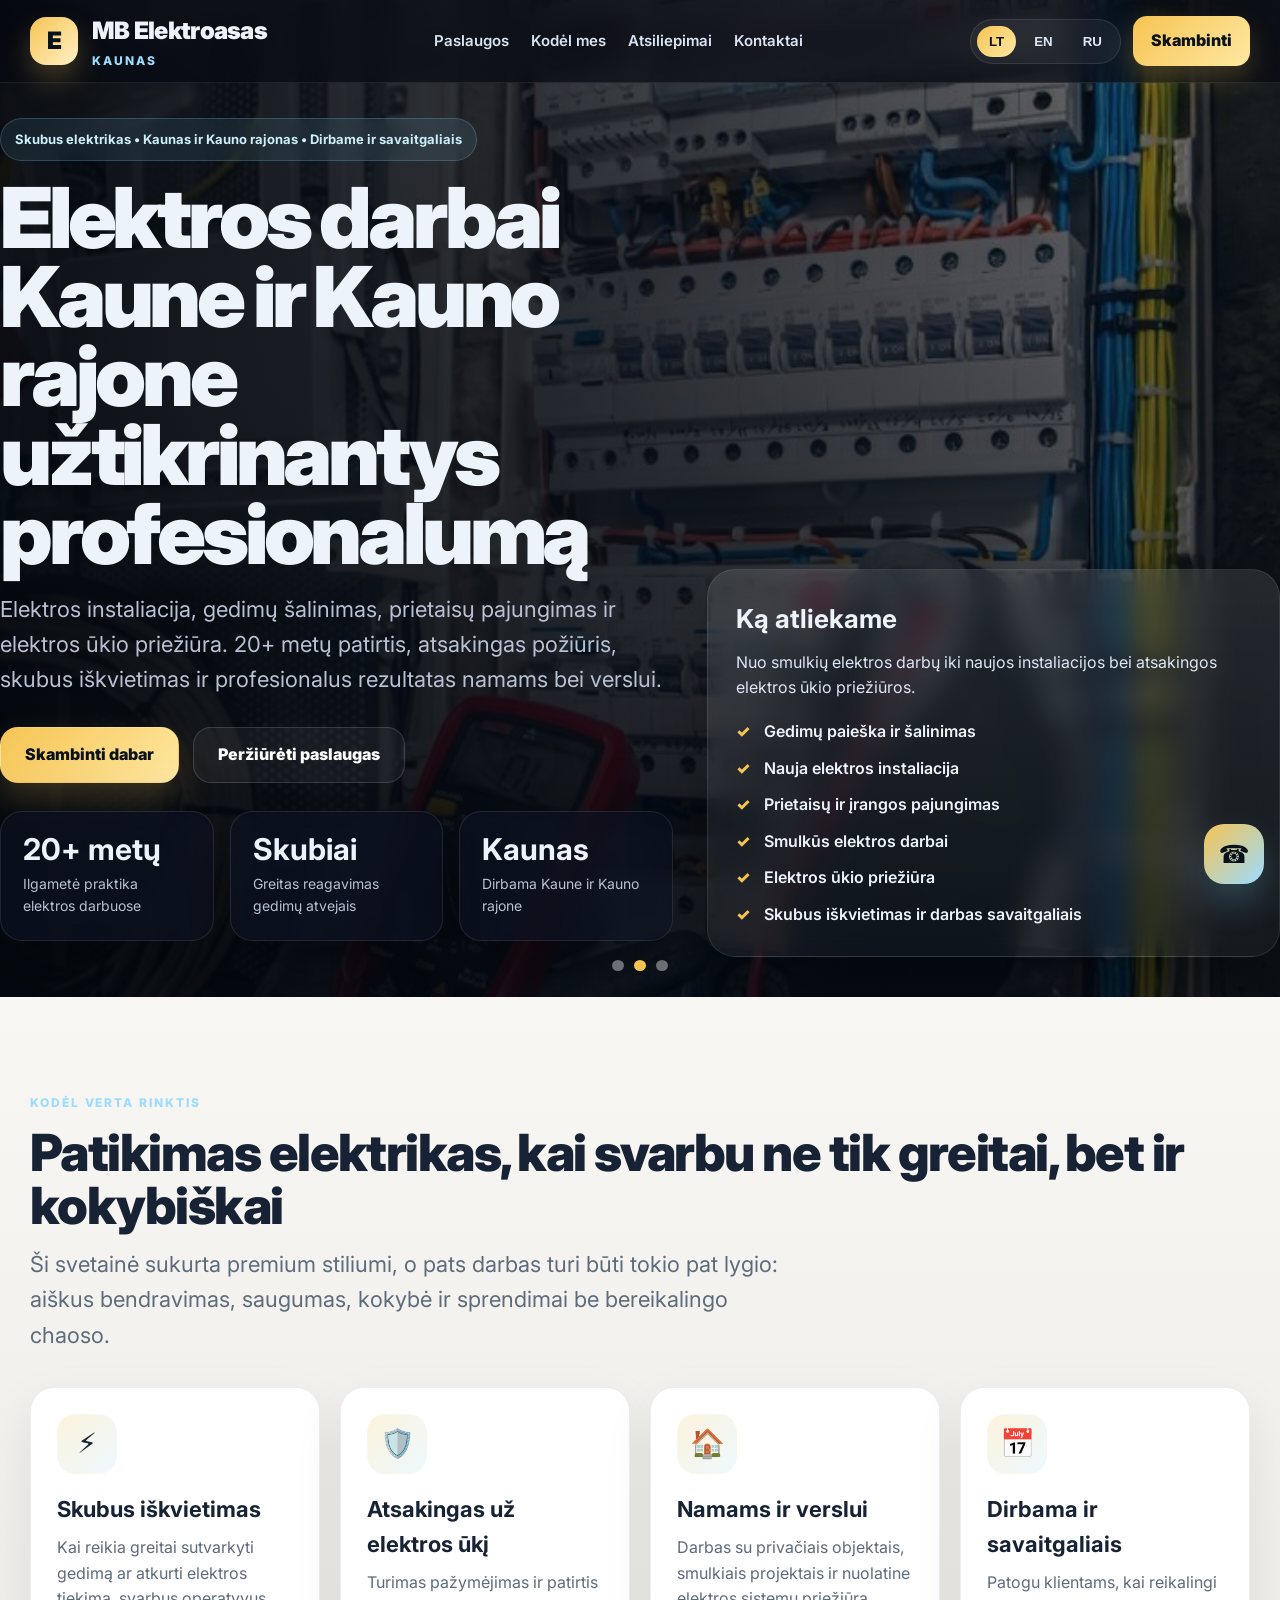
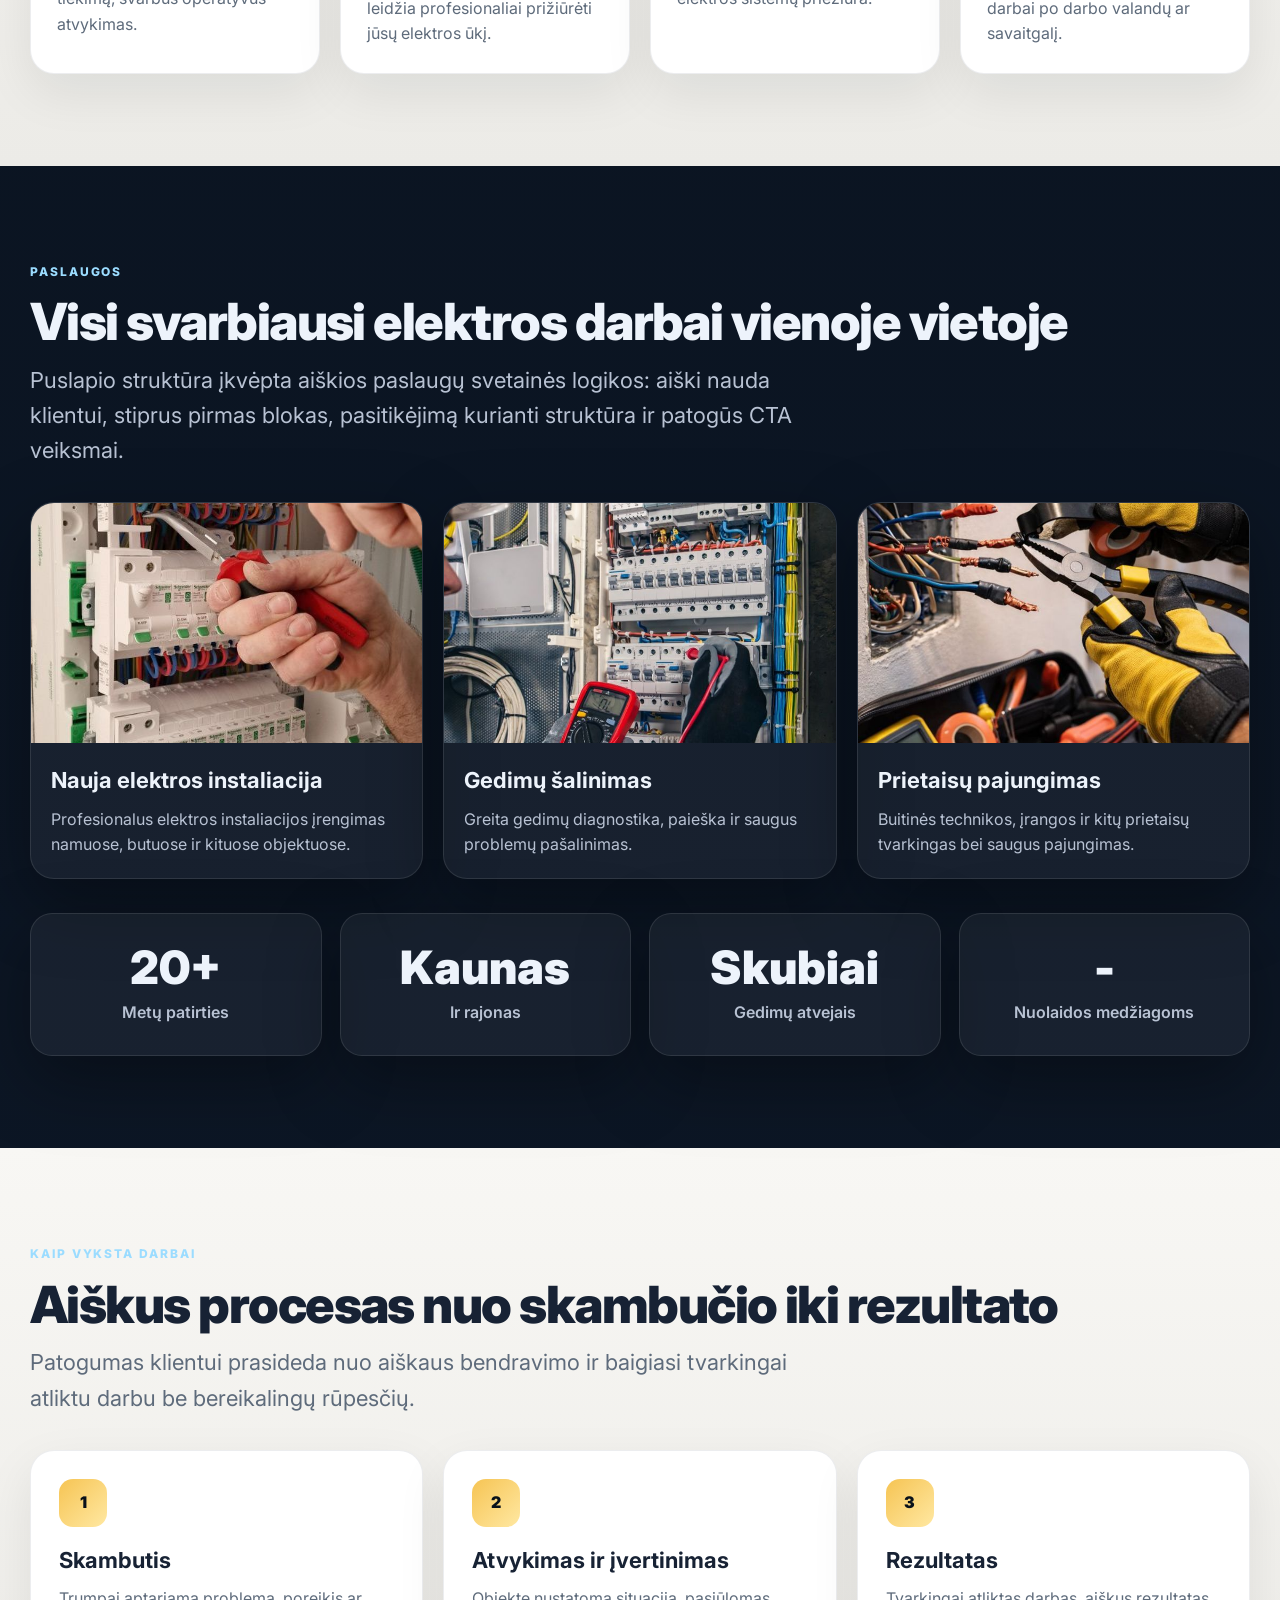
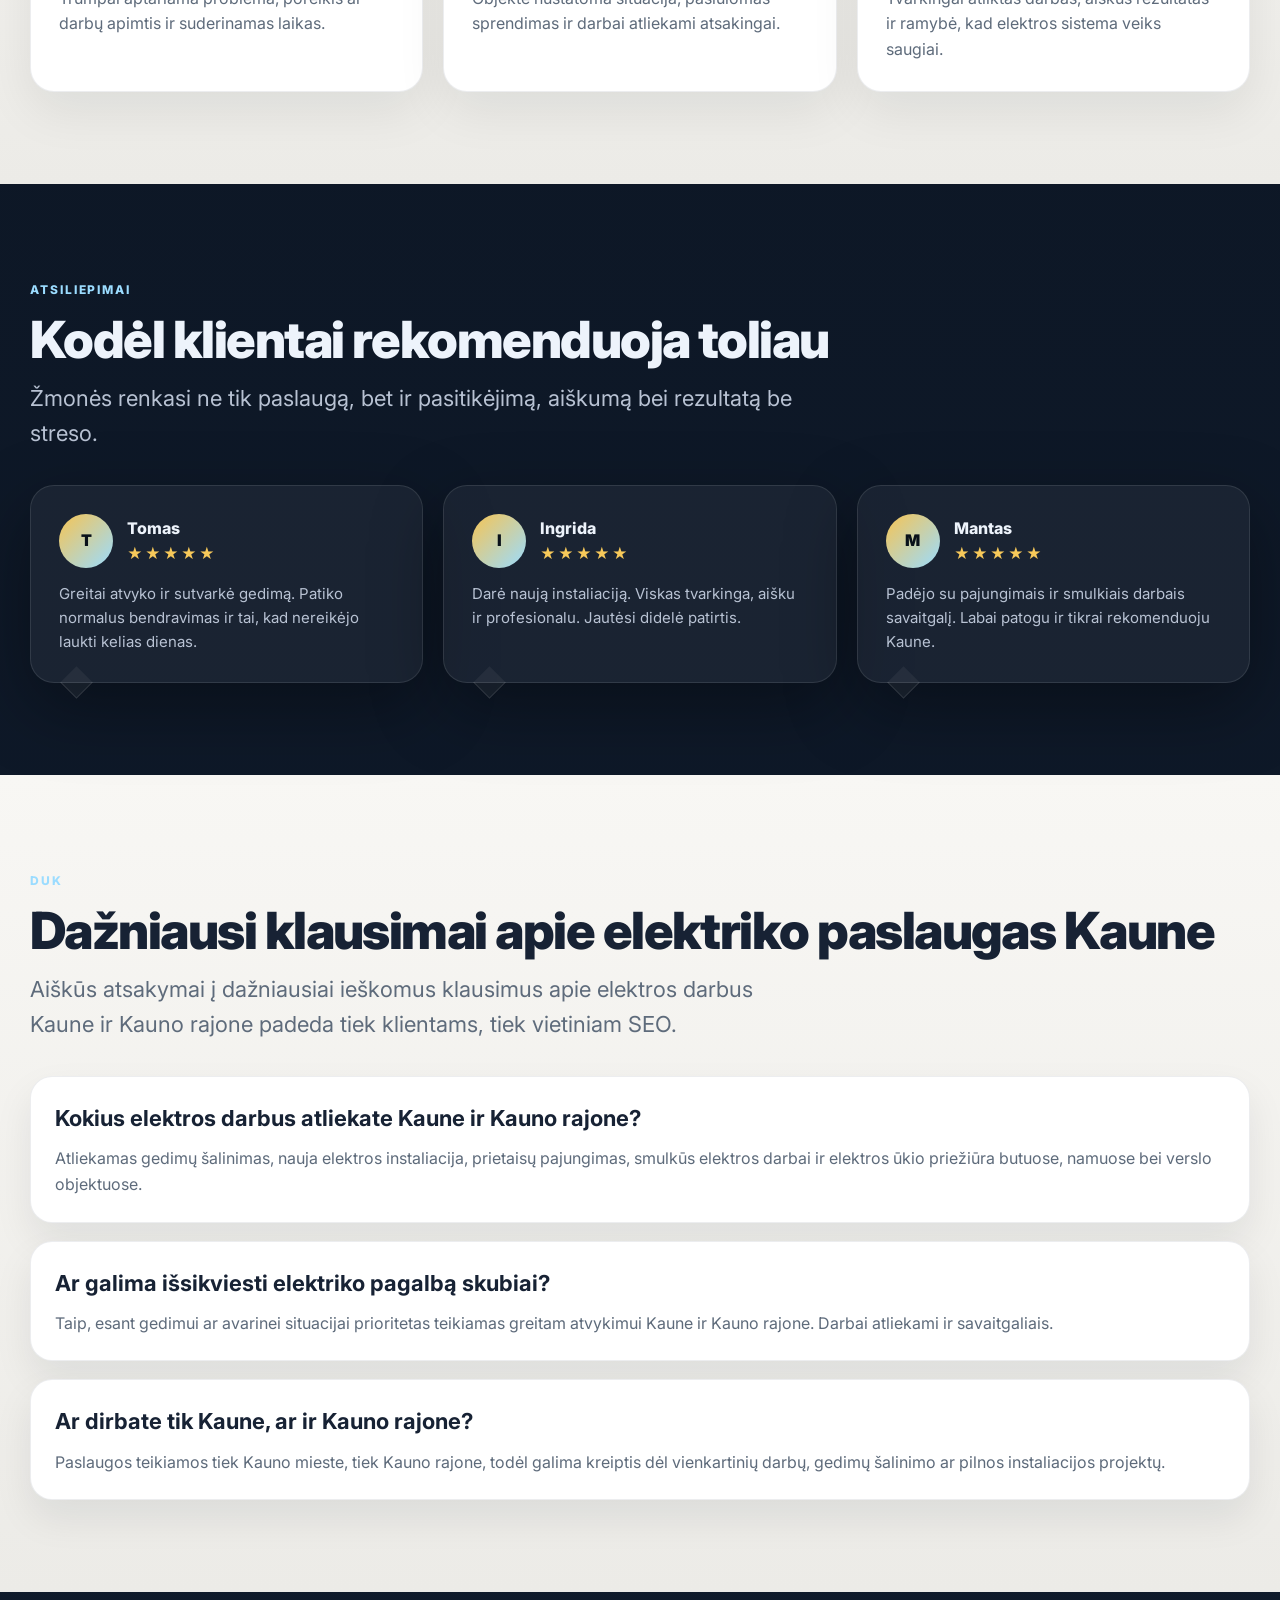
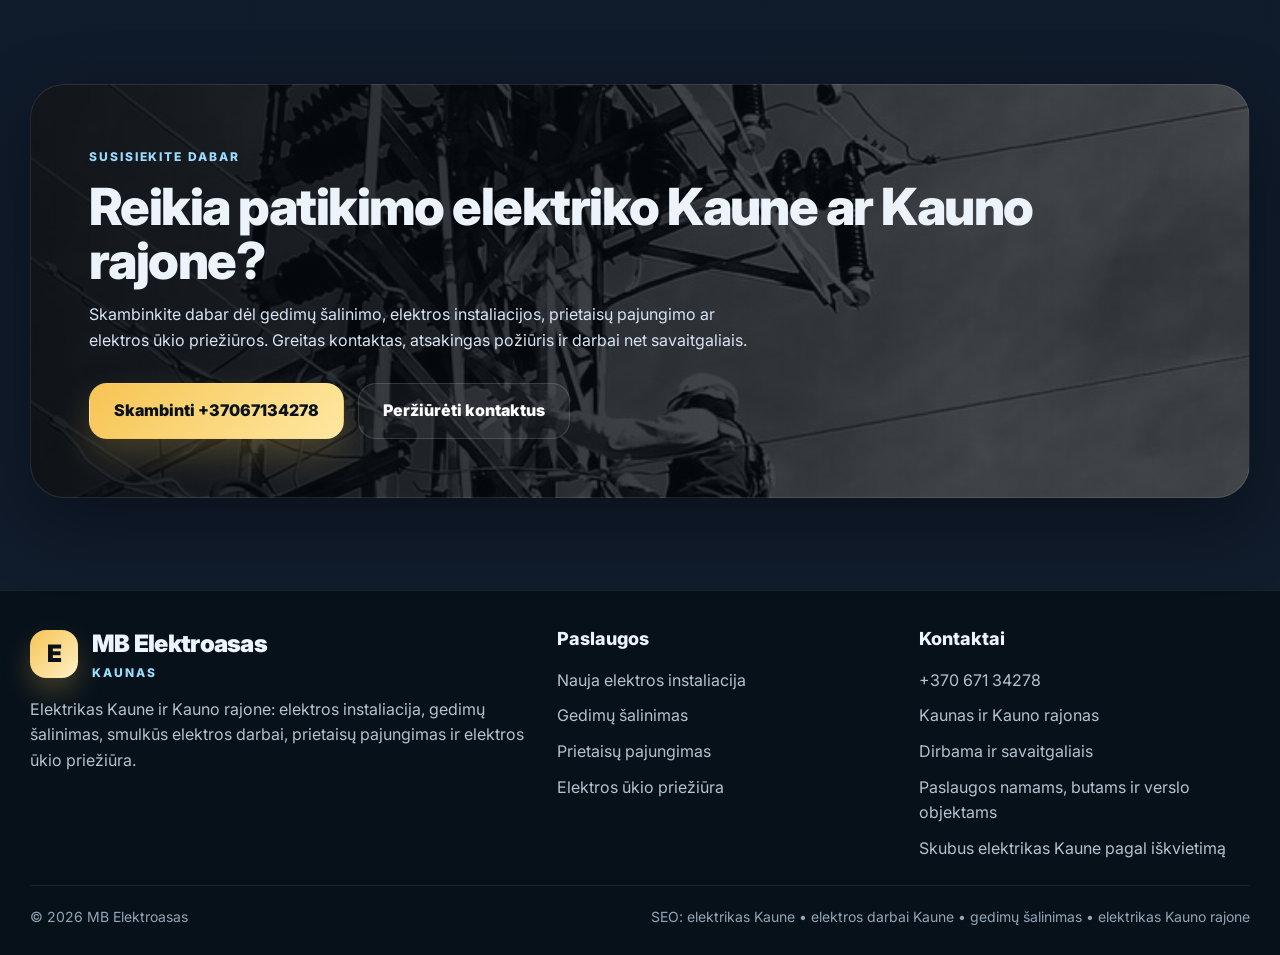
==== index.html @ 73fcef03 "Add files via upload" ====
<!DOCTYPE html>
<html lang="lt">

<head>
  <meta charset="UTF-8" />
  <meta name="viewport" content="width=device-width, initial-scale=1.0" />
  <title>Elektrikas Kaune | Elektros Darbai Kaune ir Kauno Rajone 24/7</title>
  <meta name="description"
    content="Elektrikas Kaune ir Kauno rajone. Skubus iškvietimas, gedimų šalinimas, nauja elektros instaliacija, prietaisų pajungimas, elektros ūkio priežiūra. 20+ metų patirtis, dirbama ir savaitgaliais." />
  <meta name="keywords"
    content="elektrikas Kaune, elektros darbai Kaune, elektrikas Kauno rajone, elektros instaliacija, gedimų šalinimas, skubus elektrikas Kaunas, prietaisų pajungimas" />
  <meta name="robots" content="index, follow, max-image-preview:large, max-snippet:-1, max-video-preview:-1" />
  <meta name="author" content="MB Elektroasas" />
  <meta name="format-detection" content="telephone=yes" />
  <meta name="theme-color" content="#0b1220" />
  <meta property="og:type" content="website" />
  <meta property="og:site_name" content="MB Elektroasas" />
  <meta property="og:locale" content="lt_LT" />
  <meta property="og:title" content="Elektrikas Kaune | Elektros darbai Kaune ir Kauno rajone" />
  <meta property="og:description"
    content="Skubus iškvietimas Kaune ir Kauno rajone. Elektros instaliacija, gedimų šalinimas, prietaisų pajungimas, elektros ūkio priežiūra. 20+ metų patirtis." />
  <meta property="og:image"
    content="images/pirmas.jpg" />
  <meta property="og:image:alt" content="Elektrikas Kaune atlieka elektros darbus" />
  <meta name="twitter:card" content="summary_large_image" />
  <meta name="twitter:title" content="Elektrikas Kaune | Elektros darbai Kaune ir Kauno rajone" />
  <meta name="twitter:description" content="Gedimų šalinimas, elektros instaliacija, prietaisų pajungimas ir greitas iškvietimas Kaune bei Kauno rajone." />
  <meta name="twitter:image" content="images/pirmas.jpg" />
  <link rel="preload" as="image" href="images/pirmas.jpg" />
  <link rel="preconnect" href="https://fonts.googleapis.com">
  <link rel="preconnect" href="https://fonts.gstatic.com" crossorigin>
  <link href="https://fonts.googleapis.com/css2?family=Inter:wght@400;500;600;700;800;900&display=swap"
    rel="stylesheet">

  <script type="application/ld+json">
  {
    "@context": "https://schema.org",
    "@type": "Electrician",
    "name": "Elektrikas Kaune",
    "telephone": "+37067134278",
    "description": "Elektrikas Kaune ir Kauno rajone. Gedimų šalinimas, smulkūs elektros darbai, nauja instaliacija, prietaisų pajungimas, elektros ūkio priežiūra. 20+ metų patirtis.",
    "areaServed": [
      "Kaunas",
      "Kauno rajonas"
    ],
    "priceRange": "€€",
    "image": "images/pirmas.jpg"
  }
  </script>

  <script type="application/ld+json">
  {
    "@context": "https://schema.org",
    "@graph": [
      {
        "@type": "Electrician",
        "@id": "#electrician-seo",
        "name": "MB Elektroasas",
        "alternateName": "Elektrikas Kaune",
        "telephone": "+37067134278",
        "image": [
          "images/pirmas.jpg",
          "images/antras.jpg",
          "images/trecias.jpg",
          "images/paskutinis.jpg"
        ],
        "description": "Patikimas elektrikas Kaune ir Kauno rajone. Gedimų šalinimas, nauja elektros instaliacija, prietaisų pajungimas, smulkūs elektros darbai ir elektros ūkio priežiūra namams bei verslui.",
        "priceRange": "€€",
        "areaServed": [
          {
            "@type": "City",
            "name": "Kaunas"
          },
          {
            "@type": "AdministrativeArea",
            "name": "Kauno rajonas"
          }
        ],
        "serviceArea": [
          {
            "@type": "City",
            "name": "Kaunas"
          },
          {
            "@type": "AdministrativeArea",
            "name": "Kauno rajonas"
          }
        ],
        "availableLanguage": [
          "lt",
          "en",
          "ru"
        ],
        "hasOfferCatalog": {
          "@type": "OfferCatalog",
          "name": "Elektros darbai Kaune",
          "itemListElement": [
            {
              "@type": "Offer",
              "itemOffered": {
                "@type": "Service",
                "name": "Nauja elektros instaliacija"
              }
            },
            {
              "@type": "Offer",
              "itemOffered": {
                "@type": "Service",
                "name": "Gedimų šalinimas"
              }
            },
            {
              "@type": "Offer",
              "itemOffered": {
                "@type": "Service",
                "name": "Prietaisų pajungimas"
              }
            },
            {
              "@type": "Offer",
              "itemOffered": {
                "@type": "Service",
                "name": "Elektros ūkio priežiūra"
              }
            }
          ]
        }
      },
      {
        "@type": "FAQPage",
        "@id": "#faq",
        "mainEntity": [
          {
            "@type": "Question",
            "name": "Kokius elektros darbus atliekate Kaune ir Kauno rajone?",
            "acceptedAnswer": {
              "@type": "Answer",
              "text": "Atliekami gedimų šalinimo, naujos elektros instaliacijos, prietaisų pajungimo, smulkių elektros darbų ir elektros ūkio priežiūros darbai namams bei verslui."
            }
          },
          {
            "@type": "Question",
            "name": "Ar atvykstate skubiai gedimo atveju?",
            "acceptedAnswer": {
              "@type": "Answer",
              "text": "Taip, skubaus gedimo atveju dirbama operatyviai Kaune ir Kauno rajone, taip pat ir savaitgaliais."
            }
          },
          {
            "@type": "Question",
            "name": "Ar dirbate su butais, namais ir verslo objektais?",
            "acceptedAnswer": {
              "@type": "Answer",
              "text": "Taip, elektros darbai atliekami butuose, namuose, komercinėse patalpose ir kituose objektuose pagal poreikį."
            }
          }
        ]
      }
    ]
  }
  </script>

  <style>
    :root {
      --bg: #07101d;
      --bg2: #0d1729;
      --card: rgba(255, 255, 255, .05);
      --line: rgba(255, 255, 255, .10);
      --text: #edf3fb;
      --muted: #b8c2d3;
      --accent: #f6c453;
      --accent2: #7fd4ff;
      --shadow: 0 24px 70px rgba(0, 0, 0, .35);
      --radius: 24px;
      --max: 1220px;
    }

    * {
      box-sizing: border-box
    }

    html {
      scroll-behavior: smooth
    }

    body {
      margin: 0;
      font-family: "Inter", system-ui, sans-serif;
      color: var(--text);
      line-height: 1.6;
      background:
        radial-gradient(circle at top right, rgba(127, 212, 255, .10), transparent 18%),
        radial-gradient(circle at top left, rgba(246, 196, 83, .10), transparent 18%),
        linear-gradient(180deg, #08111d 0%, #111c2d 100%);
      overflow-x: hidden;
    }

    a {
      text-decoration: none;
      color: inherit
    }

    img {
      max-width: 100%;
      display: block
    }

    .container {
      width: min(calc(100% - 32px), var(--max));
      margin-inline: auto
    }

    .section {
      padding: 92px 0
    }

    .eyebrow {
      display: inline-flex;
      align-items: center;
      gap: 8px;
      color: #9bdcff;
      font-size: 12px;
      font-weight: 800;
      text-transform: uppercase;
      letter-spacing: .16em;
      margin-bottom: 14px
    }

    h1,
    h2,
    h3,
    p {
      margin: 0
    }

    h1 {
      font-size: clamp(44px, 7vw, 84px);
      line-height: .94;
      font-weight: 900;
      letter-spacing: -.05em;
      max-width: 880px;
    }

    h2 {
      font-size: clamp(30px, 4vw, 54px);
      line-height: 1.05;
      font-weight: 850;
      letter-spacing: -.03em;
      margin-bottom: 14px;
    }

    .lead {
      max-width: 780px;
      color: var(--muted);
      font-size: clamp(17px, 2vw, 22px);
    }

    .topbar {
      position: fixed;
      inset: 0 0 auto 0;
      z-index: 90;
      background: rgba(6, 10, 18, .68);
      backdrop-filter: blur(14px);
      border-bottom: 1px solid rgba(255, 255, 255, .08);
    }

    .nav {
      min-height: 82px;
      display: flex;
      align-items: center;
      justify-content: space-between;
      gap: 18px;
    }

    .brand {
      display: flex;
      align-items: center;
      gap: 14px;
      font-size: 24px;
      font-weight: 900;
      letter-spacing: -.03em;
    }

    .brand-mark {
      width: 48px;
      height: 48px;
      border-radius: 16px;
      display: grid;
      place-items: center;
      background: linear-gradient(135deg, var(--accent), #fff1c6);
      color: #09111a;
      font-weight: 900;
      box-shadow: 0 14px 28px rgba(246, 196, 83, .24);
    }

    .brand small {
      display: block;
      font-size: 12px;
      font-weight: 800;
      letter-spacing: .16em;
      text-transform: uppercase;
      color: #9bdcff
    }

    .nav-links {
      display: flex;
      gap: 22px;
      flex-wrap: wrap;
    }

    .nav-links a {
      font-size: 15px;
      font-weight: 600;
      color: #d9e4f3
    }

    .nav-links a:hover {
      color: #fff
    }

    .nav-right {
      display: flex;
      align-items: center;
      gap: 12px;
      flex-wrap: wrap
    }

    .lang-switch {
      display: flex;
      gap: 6px;
      padding: 6px;
      border-radius: 999px;
      background: rgba(255, 255, 255, .05);
      border: 1px solid rgba(255, 255, 255, .09)
    }

    .lang-btn {
      border: 0;
      background: transparent;
      color: #dce6f4;
      padding: 8px 12px;
      border-radius: 999px;
      font-weight: 800;
      cursor: pointer
    }

    .lang-btn.active {
      background: linear-gradient(135deg, var(--accent), #ffe8a2);
      color: #09111a
    }

    .call-mini {
      padding: 12px 18px;
      border-radius: 14px;
      font-weight: 850;
      color: #09111a;
      background: linear-gradient(135deg, var(--accent), #ffe8a2);
      box-shadow: 0 14px 28px rgba(246, 196, 83, .22)
    }

    .hero {
      min-height: 100vh;
      display: flex;
      align-items: center;
      position: relative;
      overflow: hidden;
    }

    .hero::before {
      content: "";
      position: absolute;
      inset: 0;
      z-index: 1;
      background:
        linear-gradient(90deg, rgba(4, 8, 14, .92) 0%, rgba(5, 10, 18, .76) 44%, rgba(5, 10, 18, .34) 100%),
        linear-gradient(180deg, rgba(4, 8, 14, .16), rgba(4, 8, 14, .62));
    }

    .slides {
      position: absolute;
      inset: 0
    }

    .slide {
      position: absolute;
      inset: 0;
      opacity: 0;
      transition: opacity .9s ease;
      background-size: cover;
      background-position: center;
      transform: scale(1.04);
    }

    .slide.active {
      opacity: 1
    }

    .hero-grid {
      position: relative;
      z-index: 2;
      width: 100%;
      display: grid;
      grid-template-columns: 1.08fr .92fr;
      gap: 34px;
      align-items: end;
    }

    .hero-content {
      padding-top: 118px;
      padding-bottom: 56px
    }

    .badge {
      display: inline-flex;
      align-items: center;
      gap: 10px;
      padding: 10px 14px;
      border-radius: 999px;
      background: rgba(127, 212, 255, .10);
      border: 1px solid rgba(127, 212, 255, .22);
      color: #cceef9;
      font-size: 13px;
      font-weight: 700;
      backdrop-filter: blur(10px);
    }

    .hero-actions {
      display: flex;
      gap: 14px;
      flex-wrap: wrap;
      margin-top: 30px
    }

    .btn {
      min-height: 56px;
      padding: 0 24px;
      border-radius: 18px;
      display: inline-flex;
      align-items: center;
      justify-content: center;
      font-weight: 850;
      border: 1px solid transparent;
      transition: .25s ease
    }

    .btn:hover {
      transform: translateY(-2px)
    }

    .btn-primary {
      color: #09111a;
      background: linear-gradient(135deg, var(--accent), #ffe8a2);
      box-shadow: 0 16px 35px rgba(246, 196, 83, .22)
    }

    .btn-secondary {
      color: #fff;
      background: rgba(255, 255, 255, .05);
      border-color: rgba(255, 255, 255, .14)
    }

    .hero-stats {
      display: grid;
      grid-template-columns: repeat(3, 1fr);
      gap: 16px;
      margin-top: 28px
    }

    .glass,
    .service,
    .feature-card,
    .stat,
    .review,
    .hero-panel {
      border: 1px solid var(--line);
      box-shadow: var(--shadow)
    }

    .glass {
      border-radius: 22px;
      padding: 22px;
      background: rgba(12, 19, 34, .62);
      backdrop-filter: blur(10px)
    }

    .glass strong {
      display: block;
      font-size: 30px;
      line-height: 1.02
    }

    .glass span {
      display: block;
      color: var(--muted);
      margin-top: 8px;
      font-size: 14px
    }

    .hero-panel {
      margin-bottom: 40px;
      padding: 28px;
      border-radius: 28px;
      background: linear-gradient(180deg, rgba(255, 255, 255, .10), rgba(255, 255, 255, .04));
      backdrop-filter: blur(14px)
    }

    .hero-panel h3 {
      font-size: 26px;
      margin-bottom: 10px
    }

    .hero-panel p {
      color: #dde6f4
    }

    .checklist {
      list-style: none;
      padding: 0;
      margin: 18px 0 0;
      display: grid;
      gap: 11px
    }

    .checklist li {
      position: relative;
      padding-left: 28px;
      font-weight: 600
    }

    .checklist li::before {
      content: "✓";
      position: absolute;
      left: 0;
      top: 0;
      color: var(--accent);
      font-weight: 900
    }

    .slider-dots {
      position: absolute;
      left: 50%;
      bottom: 26px;
      transform: translateX(-50%);
      z-index: 3;
      display: flex;
      gap: 10px
    }

    .dot {
      width: 11px;
      height: 11px;
      border-radius: 50%;
      background: rgba(255, 255, 255, .4);
      border: 0;
      cursor: pointer
    }

    .dot.active {
      background: var(--accent)
    }

    .light {
      background: linear-gradient(180deg, #f8f7f4, #ecebe7);
      color: #172234;
    }

    .light .lead,
    .light .feature-card p,
    .light .review p {
      color: #5e6b7b
    }

    .cards {
      display: grid;
      grid-template-columns: repeat(4, 1fr);
      gap: 20px;
      margin-top: 34px
    }

    .feature-card {
      padding: 26px;
      border-radius: 24px;
      background: var(--card)
    }

    .light .feature-card,
    .light .review {
      background: #fff;
      border-color: rgba(23, 34, 52, .08);
      box-shadow: 0 18px 50px rgba(10, 20, 30, .08)
    }

    .icon {
      width: 60px;
      height: 60px;
      border-radius: 18px;
      display: grid;
      place-items: center;
      font-size: 28px;
      background: linear-gradient(135deg, rgba(246, 196, 83, .20), rgba(127, 212, 255, .14));
      border: 1px solid rgba(255, 255, 255, .12);
      margin-bottom: 18px
    }

    .feature-card h3 {
      font-size: 22px;
      margin-bottom: 8px
    }

    .feature-card p {
      color: var(--muted)
    }

    .services {
      display: grid;
      grid-template-columns: repeat(3, 1fr);
      gap: 20px;
      margin-top: 34px
    }

    .service {
      overflow: hidden;
      border-radius: 24px;
      background: rgba(255, 255, 255, .05);
      transition: .25s ease
    }

    .service:hover {
      transform: translateY(-4px)
    }

    .service img {
      width: 100%;
      height: 240px;
      object-fit: cover
    }

    .service-body {
      padding: 20px
    }

    .service h3 {
      font-size: 22px;
      margin-bottom: 8px
    }

    .service p {
      color: var(--muted)
    }

    .stats {
      display: grid;
      grid-template-columns: repeat(4, 1fr);
      gap: 18px;
      margin-top: 34px
    }

    .stat {
      text-align: center;
      padding: 30px 18px;
      border-radius: 22px;
      background: rgba(255, 255, 255, .05)
    }

    .stat strong {
      display: block;
      font-size: 46px;
      line-height: 1;
      font-weight: 900;
      margin-bottom: 10px
    }

    .stat span {
      color: var(--muted);
      font-weight: 600
    }

    .process {
      display: grid;
      grid-template-columns: repeat(3, 1fr);
      gap: 20px;
      margin-top: 34px
    }

    .process-card {
      padding: 28px;
      border-radius: 24px;
      background: rgba(255, 255, 255, .05);
      border: 1px solid var(--line);
      box-shadow: var(--shadow)
    }

    .process-card .num {
      width: 48px;
      height: 48px;
      border-radius: 14px;
      display: grid;
      place-items: center;
      margin-bottom: 16px;
      background: linear-gradient(135deg, var(--accent), #ffe8a2);
      color: #09111a;
      font-weight: 900
    }

    .process-card h3 {
      font-size: 22px;
      margin-bottom: 8px
    }

    .process-card p {
      color: var(--muted)
    }

    .light .process-card {
      background: #fff;
      border-color: rgba(23, 34, 52, .08);
      box-shadow: 0 18px 50px rgba(10, 20, 30, .08)
    }

    .light .process-card p {
      color: #5e6b7b
    }

    .reviews {
      display: grid;
      grid-template-columns: repeat(3, 1fr);
      gap: 20px;
      margin-top: 34px
    }

    .review {
      padding: 28px;
      border-radius: 24px;
      background: var(--card);
      position: relative
    }

    .review::after {
      content: "";
      position: absolute;
      left: 34px;
      bottom: -12px;
      width: 22px;
      height: 22px;
      background: inherit;
      transform: rotate(45deg);
      border-right: inherit;
      border-bottom: inherit
    }

    .review-head {
      display: flex;
      align-items: center;
      gap: 14px;
      margin-bottom: 14px
    }

    .avatar {
      width: 54px;
      height: 54px;
      border-radius: 50%;
      display: grid;
      place-items: center;
      background: linear-gradient(135deg, var(--accent), #9bdcff);
      color: #09111a;
      font-weight: 900
    }

    .review-name {
      font-weight: 800
    }

    .stars {
      color: #f7c95a;
      letter-spacing: 2px;
      font-size: 15px
    }

    .review p {
      color: var(--muted);
      font-size: 15px
    }

    .cta {
      position: relative;
      overflow: hidden;
      border-radius: 34px;
      padding: 58px;
      background:
        linear-gradient(90deg, rgba(5, 10, 16, .90), rgba(5, 10, 16, .62)),
        url('images/paskutinis.jpg') center/cover no-repeat;
      border: 1px solid rgba(255, 255, 255, .10);
      box-shadow: var(--shadow)
    }

    .cta p {
      max-width: 680px;
      color: #d8e4f4
    }

    .faq {
      display: grid;
      gap: 18px;
      margin-top: 34px
    }

    .faq-item {
      padding: 24px;
      border-radius: 22px;
      background: rgba(255, 255, 255, .05);
      border: 1px solid rgba(255, 255, 255, .09);
      box-shadow: var(--shadow)
    }

    .faq-item h3 {
      font-size: 22px;
      margin-bottom: 10px
    }

    .faq-item p {
      color: var(--muted)
    }

    .light .faq-item {
      background: #fff;
      border-color: rgba(23, 34, 52, .08);
      box-shadow: 0 18px 38px rgba(18, 26, 39, .08)
    }

    .light .faq-item p {
      color: #5e6b7b
    }

    footer {
      background: #07111a;
      padding: 34px 0 26px;
      border-top: 1px solid rgba(255, 255, 255, .08)
    }

    .footer-grid {
      display: grid;
      grid-template-columns: 1.2fr .8fr .8fr;
      gap: 30px
    }

    .footer-title {
      font-size: 18px;
      font-weight: 800;
      margin-bottom: 14px
    }

    .footer-links {
      display: grid;
      gap: 10px
    }

    .footer-links a,
    .footer-text {
      color: #b6c1cf
    }

    .footer-bottom {
      margin-top: 24px;
      padding-top: 20px;
      border-top: 1px solid rgba(255, 255, 255, .08);
      display: flex;
      justify-content: space-between;
      gap: 16px;
      flex-wrap: wrap;
      color: #96a4b7;
      font-size: 14px
    }

    .sticky {
      position: fixed;
      right: 16px;
      bottom: 16px;
      z-index: 95;
      display: grid;
      gap: 12px
    }

    .fab {
      width: 60px;
      height: 60px;
      border-radius: 20px;
      display: grid;
      place-items: center;
      background: linear-gradient(135deg, var(--accent), #9bdcff);
      color: #09111a;
      font-size: 25px;
      font-weight: 900;
      box-shadow: 0 18px 35px rgba(127, 212, 255, .22)
    }

    @media (max-width:1100px) {
      .hero-grid {
        grid-template-columns: 1fr
      }

      .cards,
      .stats,
      .reviews,
      .footer-grid,
      .process {
        grid-template-columns: repeat(2, 1fr)
      }

      .services {
        grid-template-columns: repeat(2, 1fr)
      }
    }

    @media (max-width:720px) {

      .nav-links,
      .call-mini {
        display: none
      }

      .hero {
        min-height: auto;
        padding-top: 84px
      }

      .hero-content {
        padding-top: 56px;
        padding-bottom: 28px
      }

      .hero-stats,
      .cards,
      .services,
      .stats,
      .reviews,
      .footer-grid,
      .process {
        grid-template-columns: 1fr
      }

      .section {
        padding: 72px 0
      }

      .cta {
        padding: 34px 24px
      }

      .brand {
        font-size: 20px
      }

      .brand-mark {
        width: 42px;
        height: 42px
      }
    }
  </style>
</head>

<body>
  <header class="topbar">
    <div class="container nav">
      <a href="#top" class="brand">
        <div class="brand-mark">E</div>
        <span data-i18n="brand"> MB Elektroasas <small>Kaunas</small></span>
      </a>

      <nav class="nav-links">
        <a href="#services" data-i18n="nav_services">Paslaugos</a>
        <a href="#why" data-i18n="nav_why">Kodėl mes</a>
        <a href="#reviews" data-i18n="nav_reviews">Atsiliepimai</a>
        <a href="#contact" data-i18n="nav_contact">Kontaktai</a>
      </nav>

      <div class="nav-right">
        <div class="lang-switch">
          <button class="lang-btn active" data-lang="lt">LT</button>
          <button class="lang-btn" data-lang="en">EN</button>
          <button class="lang-btn" data-lang="ru">RU</button>
        </div>
        <a class="call-mini" href="tel:+37067134278" data-i18n="call_now">Skambinti</a>
      </div>
    </div>
  </header>

  <main id="top">
    <section class="hero">
      <div class="slides">
        <div class="slide active"
          style="background-image:url('images/pirmas.jpg')">
        </div>
        <div class="slide"
          style="background-image:url('images/antras.jpg')">
        </div>
        <div class="slide"
          style="background-image:url('images/trecias.jpg')">
        </div>
      </div>

      <div class="container hero-grid">
        <div class="hero-content">
          <div class="badge" data-i18n="badge">Skubus elektrikas • Kaunas ir Kauno rajonas • Dirbame ir savaitgaliais
          </div>
          <div style="height:18px"></div>
          <h1 data-i18n="hero_title">Elektros darbai Kaune užtikrinantys profesionalumą</h1>
          <p class="lead" style="margin-top:18px" data-i18n="hero_text">Elektros instaliacija, gedimų šalinimas,
            prietaisų pajungimas ir elektros ūkio priežiūra. 20+ metų patirtis, atsakingas požiūris, skubus iškvietimas
            ir profesionalus rezultatas namams bei verslui.</p>

          <div class="hero-actions">
            <a class="btn btn-primary" href="tel:+37067134278" data-i18n="hero_btn1">Skambinti dabar</a>
            <a class="btn btn-secondary" href="#services" data-i18n="hero_btn2">Peržiūrėti paslaugas</a>
          </div>

          <div class="hero-stats">
            <div class="glass">
              <strong data-i18n="glass1n">20+ metų</strong>
              <span data-i18n="glass1t">Ilgametė praktika elektros darbuose</span>
            </div>
            <div class="glass">
              <strong data-i18n="glass2n">Skubiai</strong>
              <span data-i18n="glass2t">Greitas reagavimas gedimų atvejais</span>
            </div>
            <div class="glass">
              <strong data-i18n="glass3n">Kaunas</strong>
              <span data-i18n="glass3t">Dirbama Kaune ir Kauno rajone</span>
            </div>
          </div>
        </div>

        <aside class="hero-panel">
          <h3 data-i18n="panel_title">Ką atliekame</h3>
          <p data-i18n="panel_text">Nuo smulkių elektros darbų iki naujos instaliacijos bei atsakingos elektros ūkio
            priežiūros.</p>
          <ul class="checklist">
            <li data-i18n="panel_li1">Gedimų paieška ir šalinimas</li>
            <li data-i18n="panel_li2">Nauja elektros instaliacija</li>
            <li data-i18n="panel_li3">Prietaisų ir įrangos pajungimas</li>
            <li data-i18n="panel_li4">Smulkūs elektros darbai</li>
            <li data-i18n="panel_li5">Elektros ūkio priežiūra</li>
            <li data-i18n="panel_li6">Skubus iškvietimas ir darbas savaitgaliais</li>
          </ul>
        </aside>
      </div>

      <div class="slider-dots">
        <button class="dot active" data-slide="0"></button>
        <button class="dot" data-slide="1"></button>
        <button class="dot" data-slide="2"></button>
      </div>
    </section>

    <section class="section light" id="why">
      <div class="container">
        <div class="eyebrow" data-i18n="why_eyebrow">Kodėl verta rinktis</div>
        <h2 data-i18n="why_title">Patikimas elektrikas, kai svarbu ne tik greitai, bet ir kokybiškai</h2>
        <p class="lead" data-i18n="why_text">Ši svetainė sukurta premium stiliumi, o pats darbas turi būti tokio pat
          lygio: aiškus bendravimas, saugumas, kokybė ir sprendimai be bereikalingo chaoso.</p>

        <div class="cards">
          <article class="feature-card">
            <div class="icon">⚡</div>
            <h3 data-i18n="why1t">Skubus iškvietimas</h3>
            <p data-i18n="why1d">Kai reikia greitai sutvarkyti gedimą ar atkurti elektros tiekimą, svarbus operatyvus
              atvykimas.</p>
          </article>
          <article class="feature-card">
            <div class="icon">🛡️</div>
            <h3 data-i18n="why2t">Atsakingas už elektros ūkį</h3>
            <p data-i18n="why2d">Turimas pažymėjimas ir patirtis leidžia profesionaliai prižiūrėti jūsų elektros ūkį.
            </p>
          </article>
          <article class="feature-card">
            <div class="icon">🏠</div>
            <h3 data-i18n="why3t">Namams ir verslui</h3>
            <p data-i18n="why3d">Darbas su privačiais objektais, smulkiais projektais ir nuolatine elektros sistemų
              priežiūra.</p>
          </article>
          <article class="feature-card">
            <div class="icon">📅</div>
            <h3 data-i18n="why4t">Dirbama ir savaitgaliais</h3>
            <p data-i18n="why4d">Patogu klientams, kai reikalingi darbai po darbo valandų ar savaitgalį.</p>
          </article>
        </div>
      </div>
    </section>

    <section class="section" id="services">
      <div class="container">
        <div class="eyebrow" data-i18n="services_eyebrow">Paslaugos</div>
        <h2 data-i18n="services_title">Visi svarbiausi elektros darbai vienoje vietoje</h2>
        <p class="lead" data-i18n="services_text">Puslapio struktūra įkvėpta aiškios paslaugų svetainės logikos: aiški
          nauda klientui, stiprus pirmas blokas, pasitikėjimą kurianti struktūra ir patogūs CTA veiksmai.</p>

        <div class="services">
          <article class="service">
            <img src="images/pirmas.jpg" loading="lazy" decoding="async"
              alt="Elektros instaliacija Kaune">
            <div class="service-body">
              <h3 data-i18n="service1t">Nauja elektros instaliacija</h3>
              <p data-i18n="service1d">Profesionalus elektros instaliacijos įrengimas namuose, butuose ir kituose
                objektuose.</p>
            </div>
          </article>
          <article class="service">
            <img src="images/antras.jpg" loading="lazy" decoding="async"
              alt="Gedimų šalinimas Kaune">
            <div class="service-body">
              <h3 data-i18n="service2t">Gedimų šalinimas</h3>
              <p data-i18n="service2d">Greita gedimų diagnostika, paieška ir saugus problemų pašalinimas.</p>
            </div>
          </article>
          <article class="service">
            <img src="images/trecias.jpg" loading="lazy" decoding="async"
              alt="Prietaisų pajungimas">
            <div class="service-body">
              <h3 data-i18n="service3t">Prietaisų pajungimas</h3>
              <p data-i18n="service3d">Buitinės technikos, įrangos ir kitų prietaisų tvarkingas bei saugus pajungimas.
              </p>
            </div>
          </article>
        </div>

        <div class="stats">
          <div class="stat">
            <strong data-i18n="stat1n">20+</strong>
            <span data-i18n="stat1t">Metų patirties</span>
          </div>
          <div class="stat">
            <strong data-i18n="stat2n">Kaunas</strong>
            <span data-i18n="stat2t">Ir Kauno rajonas</span>
          </div>
          <div class="stat">
            <strong data-i18n="stat3n">Skubiai</strong>
            <span data-i18n="stat3t">Gedimų atvejais</span>
          </div>
          <div class="stat">
            <strong data-i18n="stat4n">-</strong>
            <span data-i18n="stat4t">Nuolaidos medžiagoms</span>
          </div>
        </div>
      </div>
    </section>

    <section class="section light">
      <div class="container">
        <div class="eyebrow" data-i18n="process_eyebrow">Kaip vyksta darbai</div>
        <h2 data-i18n="process_title">Aiškus procesas nuo skambučio iki rezultato</h2>
        <p class="lead" data-i18n="process_text">Patogumas klientui prasideda nuo aiškaus bendravimo ir baigiasi
          tvarkingai atliktu darbu be bereikalingų rūpesčių.</p>

        <div class="process">
          <article class="process-card">
            <div class="num">1</div>
            <h3 data-i18n="process1t">Skambutis</h3>
            <p data-i18n="process1d">Trumpai aptariama problema, poreikis ar darbų apimtis ir suderinamas laikas.</p>
          </article>
          <article class="process-card">
            <div class="num">2</div>
            <h3 data-i18n="process2t">Atvykimas ir įvertinimas</h3>
            <p data-i18n="process2d">Objekte nustatoma situacija, pasiūlomas sprendimas ir darbai atliekami atsakingai.
            </p>
          </article>
          <article class="process-card">
            <div class="num">3</div>
            <h3 data-i18n="process3t">Rezultatas</h3>
            <p data-i18n="process3d">Tvarkingai atliktas darbas, aiškus rezultatas ir ramybė, kad elektros sistema veiks
              saugiai.</p>
          </article>
        </div>
      </div>
    </section>

    <section class="section" id="reviews">
      <div class="container">
        <div class="eyebrow" data-i18n="reviews_eyebrow">Atsiliepimai</div>
        <h2 data-i18n="reviews_title">Kodėl klientai rekomenduoja toliau</h2>
        <p class="lead" data-i18n="reviews_text">Žmonės renkasi ne tik paslaugą, bet ir pasitikėjimą, aiškumą bei
          rezultatą be streso.</p>

        <div class="reviews">
          <article class="review">
            <div class="review-head">
              <div class="avatar">T</div>
              <div>
                <div class="review-name" data-i18n="review1n">Tomas</div>
                <div class="stars">★★★★★</div>
              </div>
            </div>
            <p data-i18n="review1d">Greitai atvyko ir sutvarkė gedimą. Patiko normalus bendravimas ir tai, kad nereikėjo
              laukti kelias dienas.</p>
          </article>

          <article class="review">
            <div class="review-head">
              <div class="avatar">I</div>
              <div>
                <div class="review-name" data-i18n="review2n">Ingrida</div>
                <div class="stars">★★★★★</div>
              </div>
            </div>
            <p data-i18n="review2d">Darė naują instaliaciją. Viskas tvarkinga, aišku ir profesionalu. Jautėsi didelė
              patirtis.</p>
          </article>

          <article class="review">
            <div class="review-head">
              <div class="avatar">M</div>
              <div>
                <div class="review-name" data-i18n="review3n">Mantas</div>
                <div class="stars">★★★★★</div>
              </div>
            </div>
            <p data-i18n="review3d">Padėjo su pajungimais ir smulkiais darbais savaitgalį. Labai patogu ir tikrai
              rekomenduoju Kaune.</p>
          </article>
        </div>
      </div>
    </section>

    <section class="section light" id="faq">
      <div class="container">
        <div class="eyebrow">DUK</div>
        <h2>Dažniausi klausimai apie elektriko paslaugas Kaune</h2>
        <p class="lead">Aiškūs atsakymai į dažniausiai ieškomus klausimus apie elektros darbus Kaune ir Kauno rajone padeda tiek klientams, tiek vietiniam SEO.</p>

        <div class="faq">
          <article class="faq-item">
            <h3>Kokius elektros darbus atliekate Kaune ir Kauno rajone?</h3>
            <p>Atliekamas gedimų šalinimas, nauja elektros instaliacija, prietaisų pajungimas, smulkūs elektros darbai ir elektros ūkio priežiūra butuose, namuose bei verslo objektuose.</p>
          </article>
          <article class="faq-item">
            <h3>Ar galima išsikviesti elektriko pagalbą skubiai?</h3>
            <p>Taip, esant gedimui ar avarinei situacijai prioritetas teikiamas greitam atvykimui Kaune ir Kauno rajone. Darbai atliekami ir savaitgaliais.</p>
          </article>
          <article class="faq-item">
            <h3>Ar dirbate tik Kaune, ar ir Kauno rajone?</h3>
            <p>Paslaugos teikiamos tiek Kauno mieste, tiek Kauno rajone, todėl galima kreiptis dėl vienkartinių darbų, gedimų šalinimo ar pilnos instaliacijos projektų.</p>
          </article>
        </div>
      </div>
    </section>

    <section class="section">
      <div class="container">
        <div class="cta">
          <div class="eyebrow" data-i18n="cta_eyebrow">Susisiekite dabar</div>
          <h2 data-i18n="cta_title">Reikia patikimo elektriko Kaune ar Kauno rajone?</h2>
          <p data-i18n="cta_text">Skambinkite dabar dėl gedimų šalinimo, elektros instaliacijos, prietaisų pajungimo ar
            elektros ūkio priežiūros. Greitas kontaktas, atsakingas požiūris ir darbai net savaitgaliais.</p>

          <div class="hero-actions">
            <a class="btn btn-primary" href="tel:+37067134278" data-i18n="cta_btn1">Skambinti +37067134278</a>
            <a class="btn btn-secondary" href="#contact" data-i18n="cta_btn2">Peržiūrėti kontaktus</a>
          </div>
        </div>
      </div>
    </section>
  </main>

  <footer id="contact">
    <div class="container">
      <div class="footer-grid">
        <div>
          <a href="#top" class="brand" style="margin-bottom:14px">
            <div class="brand-mark">E</div>
            <span data-i18n="brand">MB Elektroasas <small>Kaunas</small></span>
          </a>
          <p class="footer-text" data-i18n="footer_text">Elektrikas Kaune ir Kauno rajone: elektros instaliacija, gedimų
            šalinimas, smulkūs elektros darbai, prietaisų pajungimas ir elektros ūkio priežiūra.</p>
        </div>

        <div>
          <div class="footer-title" data-i18n="footer_services">Paslaugos</div>
          <div class="footer-links">
            <a href="#services" data-i18n="footer_s1">Nauja elektros instaliacija</a>
            <a href="#services" data-i18n="footer_s2">Gedimų šalinimas</a>
            <a href="#services" data-i18n="footer_s3">Prietaisų pajungimas</a>
            <a href="#services" data-i18n="footer_s4">Elektros ūkio priežiūra</a>
          </div>
        </div>

        <div>
          <div class="footer-title" data-i18n="footer_contact">Kontaktai</div>
          <div class="footer-links">
            <a href="tel:+37067134278">+370 671 34278</a>
            <span class="footer-text" data-i18n="footer_city">Kaunas ir Kauno rajonas</span>
            <span class="footer-text" data-i18n="footer_note">Dirbama ir savaitgaliais</span>
            <span class="footer-text">Paslaugos namams, butams ir verslo objektams</span>
            <span class="footer-text">Skubus elektrikas Kaune pagal iškvietimą</span>
          </div>
        </div>
      </div>

      <div class="footer-bottom">
        <span>© 2026 MB Elektroasas</span>
        <span data-i18n="footer_seo">SEO: elektrikas Kaune • elektros darbai Kaune • gedimų šalinimas • elektrikas Kauno
          rajone</span>
      </div>
    </div>
  </footer>

  <div class="sticky">
    <a class="fab" href="tel:+37067134278" aria-label="Skambinti">☎</a>
  </div>

  <script>
    const translations = {
      lt: {
        brand: 'MB Elektroasas <small>Kaunas</small>',
        nav_services: 'Paslaugos', nav_why: 'Kodėl mes', nav_reviews: 'Atsiliepimai', nav_contact: 'Kontaktai',
        call_now: 'Skambinti',
        badge: 'Skubus elektrikas • Kaunas ir Kauno rajonas • Dirbame ir savaitgaliais',
        hero_title: 'Elektros darbai Kaune ir Kauno rajone užtikrinantys profesionalumą',
        hero_text: 'Elektros instaliacija, gedimų šalinimas, prietaisų pajungimas ir elektros ūkio priežiūra. 20+ metų patirtis, atsakingas požiūris, skubus iškvietimas ir profesionalus rezultatas namams bei verslui.',
        hero_btn1: 'Skambinti dabar', hero_btn2: 'Peržiūrėti paslaugas',
        glass1n: '20+ metų', glass1t: 'Ilgametė praktika elektros darbuose',
        glass2n: 'Skubiai', glass2t: 'Greitas reagavimas gedimų atvejais',
        glass3n: 'Kaunas', glass3t: 'Dirbama Kaune ir Kauno rajone',
        panel_title: 'Ką atliekame',
        panel_text: 'Nuo smulkių elektros darbų iki naujos instaliacijos bei atsakingos elektros ūkio priežiūros.',
        panel_li1: 'Gedimų paieška ir šalinimas', panel_li2: 'Nauja elektros instaliacija', panel_li3: 'Prietaisų ir įrangos pajungimas',
        panel_li4: 'Smulkūs elektros darbai', panel_li5: 'Elektros ūkio priežiūra', panel_li6: 'Skubus iškvietimas ir darbas savaitgaliais',
        why_eyebrow: 'Kodėl verta rinktis', why_title: 'Patikimas elektrikas, kai svarbu ne tik greitai, bet ir kokybiškai',
        why_text: 'Ši svetainė sukurta premium stiliumi, o pats darbas turi būti tokio pat lygio: aiškus bendravimas, saugumas, kokybė ir sprendimai be bereikalingo chaoso.',
        why1t: 'Skubus iškvietimas', why1d: 'Kai reikia greitai sutvarkyti gedimą ar atkurti elektros tiekimą, svarbus operatyvus atvykimas.',
        why2t: 'Atsakingas už elektros ūkį', why2d: 'Turimas pažymėjimas ir patirtis leidžia profesionaliai prižiūrėti jūsų elektros ūkį.',
        why3t: 'Namams ir verslui', why3d: 'Darbas su privačiais objektais, smulkiais projektais ir nuolatine elektros sistemų priežiūra.',
        why4t: 'Dirbama ir savaitgaliais', why4d: 'Patogu klientams, kai reikalingi darbai po darbo valandų ar savaitgalį.',
        services_eyebrow: 'Paslaugos', services_title: 'Visi svarbiausi elektros darbai vienoje vietoje',
        services_text: 'Puslapio struktūra įkvėpta aiškios paslaugų svetainės logikos: aiški nauda klientui, stiprus pirmas blokas, pasitikėjimą kurianti struktūra ir patogūs CTA veiksmai.',
        service1t: 'Nauja elektros instaliacija', service1d: 'Profesionalus elektros instaliacijos įrengimas namuose, butuose ir kituose objektuose.',
        service2t: 'Gedimų šalinimas', service2d: 'Greita gedimų diagnostika, paieška ir saugus problemų pašalinimas.',
        service3t: 'Prietaisų pajungimas', service3d: 'Buitinės technikos, įrangos ir kitų prietaisų tvarkingas bei saugus pajungimas.',
        stat1n: '20+', stat1t: 'Metų patirties', stat2n: 'Kaunas', stat2t: 'Ir rajonas', stat3n: 'Skubiai', stat3t: 'Gedimų atvejais', stat4n: '-', stat4t: 'Nuolaidos medžiagoms',
        process_eyebrow: 'Kaip vyksta darbai', process_title: 'Aiškus procesas nuo skambučio iki rezultato',
        process_text: 'Patogumas klientui prasideda nuo aiškaus bendravimo ir baigiasi tvarkingai atliktu darbu be bereikalingų rūpesčių.',
        process1t: 'Skambutis', process1d: 'Trumpai aptariama problema, poreikis ar darbų apimtis ir suderinamas laikas.',
        process2t: 'Atvykimas ir įvertinimas', process2d: 'Objekte nustatoma situacija, pasiūlomas sprendimas ir darbai atliekami atsakingai.',
        process3t: 'Rezultatas', process3d: 'Tvarkingai atliktas darbas, aiškus rezultatas ir ramybė, kad elektros sistema veiks saugiai.',
        reviews_eyebrow: 'Atsiliepimai', reviews_title: 'Kodėl klientai rekomenduoja toliau',
        reviews_text: 'Žmonės renkasi ne tik paslaugą, bet ir pasitikėjimą, aiškumą bei rezultatą be streso.',
        review1n: 'Tomas', review1d: 'Greitai atvyko ir sutvarkė gedimą. Patiko normalus bendravimas ir tai, kad nereikėjo laukti kelias dienas.',
        review2n: 'Ingrida', review2d: 'Darė naują instaliaciją. Viskas tvarkinga, aišku ir profesionalu. Jautėsi didelė patirtis.',
        review3n: 'Mantas', review3d: 'Padėjo su pajungimais ir smulkiais darbais savaitgalį. Labai patogu ir tikrai rekomenduoju Kaune.',
        cta_eyebrow: 'Susisiekite dabar', cta_title: 'Reikia patikimo elektriko Kaune ar Kauno rajone?',
        cta_text: 'Skambinkite dabar dėl gedimų šalinimo, elektros instaliacijos, prietaisų pajungimo ar elektros ūkio priežiūros. Greitas kontaktas, atsakingas požiūris ir darbai net savaitgaliais.',
        cta_btn1: 'Skambinti +37067134278', cta_btn2: 'Peržiūrėti kontaktus',
        footer_text: 'Elektrikas Kaune ir Kauno rajone: elektros instaliacija, gedimų šalinimas, smulkūs elektros darbai, prietaisų pajungimas ir elektros ūkio priežiūra.',
        footer_services: 'Paslaugos', footer_s1: 'Nauja elektros instaliacija', footer_s2: 'Gedimų šalinimas', footer_s3: 'Prietaisų pajungimas', footer_s4: 'Elektros ūkio priežiūra',
        footer_contact: 'Kontaktai', footer_city: 'Kaunas ir Kauno rajonas', footer_note: 'Dirbama ir savaitgaliais',
        footer_seo: 'SEO: elektrikas Kaune • elektros darbai Kaune • gedimų šalinimas • elektrikas Kauno rajone'
      },
      en: {
        brand: 'MB Elektroasas <small>Kaunas</small>',
        nav_services: 'Services', nav_why: 'Why us', nav_reviews: 'Reviews', nav_contact: 'Contact',
        call_now: 'Call now',
        badge: 'Emergency electrician • Kaunas and district • Weekend service available',
        hero_title: 'Premium electrical services in Kaunas with a wow effect from the first impression',
        hero_text: 'Electrical installation, fault repair, appliance connection and maintenance of your electrical system. 20+ years of experience, responsible service and fast response for homes and businesses.',
        hero_btn1: 'Call now', hero_btn2: 'View services',
        glass1n: '20+ years', glass1t: 'Long-term experience in electrical work',
        glass2n: 'Fast', glass2t: 'Quick response for urgent faults',
        glass3n: 'Kaunas', glass3t: 'Serving Kaunas and district',
        panel_title: 'What we do',
        panel_text: 'From small electrical jobs to new installations and responsible maintenance of your electrical system.',
        panel_li1: 'Fault diagnostics and repair', panel_li2: 'New electrical installation', panel_li3: 'Appliance and equipment connection',
        panel_li4: 'Small electrical jobs', panel_li5: 'Electrical system maintenance', panel_li6: 'Emergency call-outs and weekend work',
        why_eyebrow: 'Why choose us', why_title: 'Reliable electrician when quality matters as much as speed',
        why_text: 'This site is designed in a premium style, and the work itself should match it: clear communication, safety, quality and practical solutions without unnecessary chaos.',
        why1t: 'Emergency response', why1d: 'Fast arrival matters when a fault needs to be solved without delay.',
        why2t: 'Responsible for electrical systems', why2d: 'Certification and experience allow professional maintenance of your electrical system.',
        why3t: 'Homes and business', why3d: 'Work for private properties, smaller projects and ongoing electrical maintenance.',
        why4t: 'Weekend availability', why4d: 'Convenient when work is needed after hours or during weekends.',
        services_eyebrow: 'Services', services_title: 'All key electrical services in one place',
        services_text: 'The structure is inspired by clear high-converting service websites: strong first impression, clear benefits and convenient call-to-action blocks.',
        service1t: 'New electrical installation', service1d: 'Professional installation work for homes, apartments and other properties.',
        service2t: 'Fault repair', service2d: 'Fast diagnostics and safe troubleshooting for electrical issues.',
        service3t: 'Appliance connection', service3d: 'Neat and safe connection of household appliances and equipment.',
        stat1n: '20+', stat1t: 'Years of experience', stat2n: 'Kaunas', stat2t: 'And district', stat3n: 'Fast', stat3t: 'For urgent faults', stat4n: '-', stat4t: 'Material discounts',
        process_eyebrow: 'How it works', process_title: 'Clear process from call to finished result',
        process_text: 'Client comfort starts with clear communication and ends with neatly completed work.',
        process1t: 'Call', process1d: 'We discuss the issue, the scope of work and agree on the best time.',
        process2t: 'Visit and evaluation', process2d: 'The situation is assessed on site, a solution is offered and the work is carried out responsibly.',
        process3t: 'Result', process3d: 'Neat work, clear result and peace of mind that the system will work safely.',
        reviews_eyebrow: 'Reviews', reviews_title: 'Why clients recommend further',
        reviews_text: 'People choose not only the service, but also trust, clarity and a stress-free result.',
        review1n: 'Tomas', review1d: 'Arrived quickly and fixed the issue. Great communication and no long waiting.',
        review2n: 'Ingrida', review2d: 'New installation was done professionally and neatly. You could feel the experience.',
        review3n: 'Mantas', review3d: 'Helped with connections and small works on the weekend. Very convenient and recommended in Kaunas.',
        cta_eyebrow: 'Contact now', cta_title: 'Need a reliable electrician in Kaunas or nearby?',
        cta_text: 'Call now for fault repair, electrical installation, appliance connection or maintenance of your electrical system. Fast contact and responsible work.',
        cta_btn1: 'Call +37067134278', cta_btn2: 'View contacts',
        footer_text: 'Electrician in Kaunas and district: installation, fault repair, small electrical jobs, appliance connection and maintenance.',
        footer_services: 'Services', footer_s1: 'New electrical installation', footer_s2: 'Fault repair', footer_s3: 'Appliance connection', footer_s4: 'Electrical maintenance',
        footer_contact: 'Contact', footer_city: 'Kaunas and district', footer_note: 'Weekend work available',
        footer_seo: 'SEO: electrician in Kaunas • electrical services Kaunas • fault repair • Kaunas district electrician'
      },
      ru: {
        brand: 'Электрик <small>Каунас</small>',
        nav_services: 'Услуги', nav_why: 'Почему мы', nav_reviews: 'Отзывы', nav_contact: 'Контакты',
        call_now: 'Позвонить',
        badge: 'Срочный электрик • Каунас и район • Работаем и в выходные',
        hero_title: 'Премиальные электромонтажные работы в Каунасе с wow-эффектом с первого взгляда',
        hero_text: 'Электромонтаж, устранение неисправностей, подключение приборов и обслуживание электрического хозяйства. Более 20 лет опыта, ответственный подход и быстрый выезд для дома и бизнеса.',
        hero_btn1: 'Позвонить сейчас', hero_btn2: 'Посмотреть услуги',
        glass1n: '20+ лет', glass1t: 'Большой опыт в электромонтажных работах',
        glass2n: 'Срочно', glass2t: 'Быстрый выезд при авариях',
        glass3n: 'Каунас', glass3t: 'Работаем в Каунасе и районе',
        panel_title: 'Что выполняем',
        panel_text: 'От мелких электромонтажных работ до новой проводки и ответственного обслуживания электрического хозяйства.',
        panel_li1: 'Поиск и устранение неисправностей', panel_li2: 'Новая электропроводка', panel_li3: 'Подключение приборов и оборудования',
        panel_li4: 'Мелкие электромонтажные работы', panel_li5: 'Обслуживание электросистемы', panel_li6: 'Срочный выезд и работа в выходные',
        why_eyebrow: 'Почему выбирают нас', why_title: 'Надежный электрик, когда важны и скорость, и качество',
        why_text: 'Сайт сделан в премиальном стиле, и сама работа должна быть такого же уровня: понятное общение, безопасность и качественный результат.',
        why1t: 'Срочный выезд', why1d: 'Когда нужно быстро устранить неисправность, важна оперативная реакция.',
        why2t: 'Ответственный за электрохозяйство', why2d: 'Наличие удостоверения и опыта позволяет профессионально обслуживать вашу электросистему.',
        why3t: 'Для дома и бизнеса', why3d: 'Работаем с частными объектами, небольшими проектами и постоянным обслуживанием.',
        why4t: 'Работаем в выходные', why4d: 'Удобно, когда работы нужны после рабочего дня или в выходные.',
        services_eyebrow: 'Услуги', services_title: 'Все основные электромонтажные услуги в одном месте',
        services_text: 'Структура вдохновлена понятной логикой продающих сайтов услуг: сильный первый экран, понятная выгода и удобные CTA-блоки.',
        service1t: 'Новая электропроводка', service1d: 'Профессиональный монтаж электропроводки в домах, квартирах и других объектах.',
        service2t: 'Устранение неисправностей', service2d: 'Быстрая диагностика и безопасное решение проблем с электрикой.',
        service3t: 'Подключение приборов', service3d: 'Аккуратное и безопасное подключение бытовой техники и оборудования.',
        stat1n: '20+', stat1t: 'Лет опыта', stat2n: 'Каунас', stat2t: 'И район', stat3n: 'Срочно', stat3t: 'При неисправностях', stat4n: '-', stat4t: 'Скидки на материалы',
        process_eyebrow: 'Как проходит работа', process_title: 'Понятный процесс от звонка до результата',
        process_text: 'Комфорт клиента начинается с понятного общения и заканчивается аккуратно выполненной работой.',
        process1t: 'Звонок', process1d: 'Кратко обсуждаем проблему, объем работ и согласовываем удобное время.',
        process2t: 'Выезд и оценка', process2d: 'На месте оценивается ситуация, предлагается решение и работа выполняется ответственно.',
        process3t: 'Результат', process3d: 'Аккуратно выполненная работа и уверенность, что система будет работать безопасно.',
        reviews_eyebrow: 'Отзывы', reviews_title: 'Почему клиенты рекомендуют дальше',
        reviews_text: 'Люди выбирают не только услугу, но и доверие, понятность и результат без стресса.',
        review1n: 'Томас', review1d: 'Быстро приехал и устранил неисправность. Понравилось нормальное общение и скорость.',
        review2n: 'Ингрида', review2d: 'Делал новую проводку. Всё аккуратно, понятно и профессионально. Видно большой опыт.',
        review3n: 'Мантас', review3d: 'Помог с подключениями и мелкими работами в выходные. Очень удобно, рекомендую в Каунасе.',
        cta_eyebrow: 'Свяжитесь сейчас', cta_title: 'Нужен надежный электрик в Каунасе или районе?',
        cta_text: 'Звоните по вопросам устранения неисправностей, монтажа проводки, подключения приборов или обслуживания электрохозяйства.',
        cta_btn1: 'Позвонить +37067134278', cta_btn2: 'Посмотреть контакты',
        footer_text: 'Электрик в Каунасе и районе: электропроводка, устранение неисправностей, мелкие работы, подключение приборов и обслуживание.',
        footer_services: 'Услуги', footer_s1: 'Новая электропроводка', footer_s2: 'Устранение неисправностей', footer_s3: 'Подключение приборов', footer_s4: 'Обслуживание электросистемы',
        footer_contact: 'Контакты', footer_city: 'Каунас и район', footer_note: 'Работаем и в выходные',
        footer_seo: 'SEO: электрик Каунас • электромонтажные работы Каунас • устранение неисправностей • электрик Каунасский район'
      }
    };

    const setLanguage = (lang) => {
      document.documentElement.lang = lang;
      document.querySelectorAll('[data-i18n]').forEach(el => {
        const key = el.dataset.i18n;
        if (translations[lang][key] !== undefined) el.innerHTML = translations[lang][key];
      });
      document.querySelectorAll('.lang-btn').forEach(btn => {
        btn.classList.toggle('active', btn.dataset.lang === lang);
      });
    };

    document.querySelectorAll('.lang-btn').forEach(btn => {
      btn.addEventListener('click', () => setLanguage(btn.dataset.lang));
    });
    setLanguage('lt');

    const slides = document.querySelectorAll('.slide');
    const dots = document.querySelectorAll('.dot');
    let current = 0;
    const showSlide = (index) => {
      slides.forEach((s, i) => s.classList.toggle('active', i === index));
      dots.forEach((d, i) => d.classList.toggle('active', i === index));
      current = index;
    };
    dots.forEach(dot => dot.addEventListener('click', () => showSlide(+dot.dataset.slide)));
    setInterval(() => showSlide((current + 1) % slides.length), 4500);
  </script>
</body>

</html>
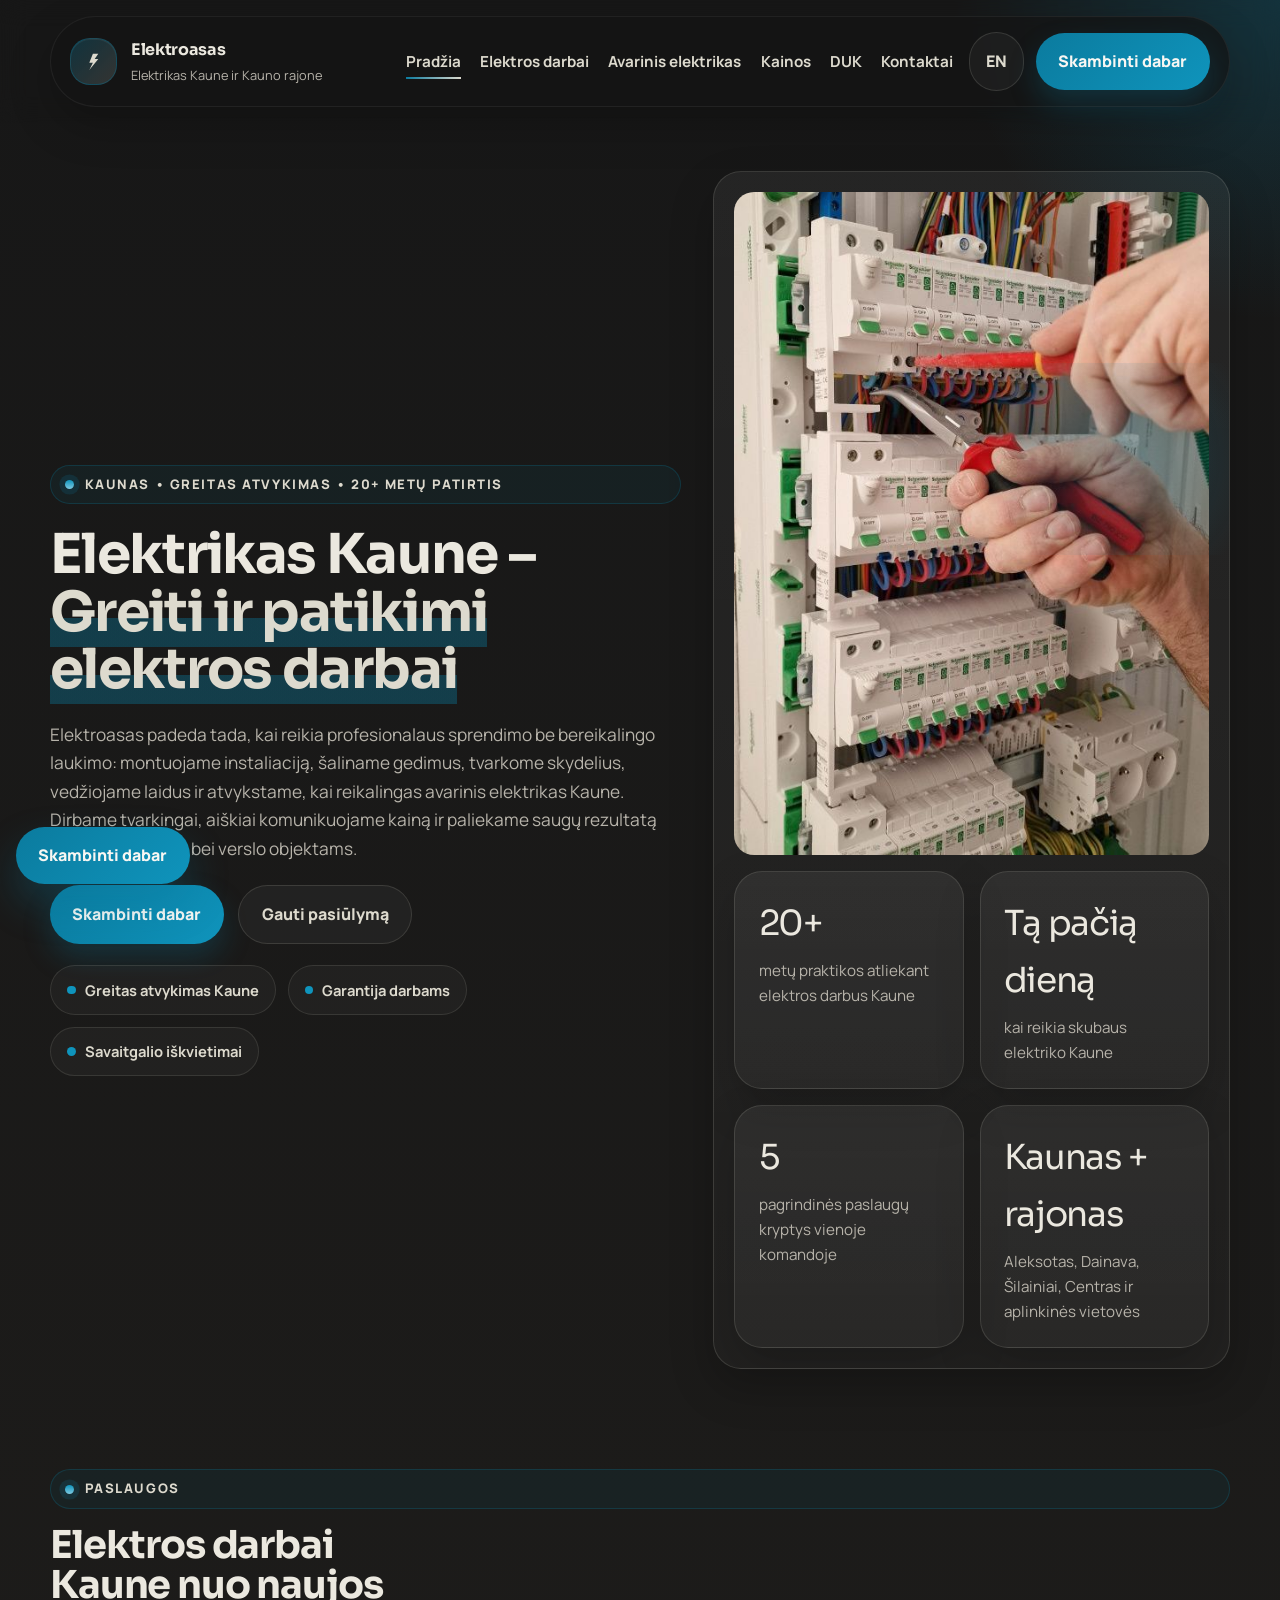
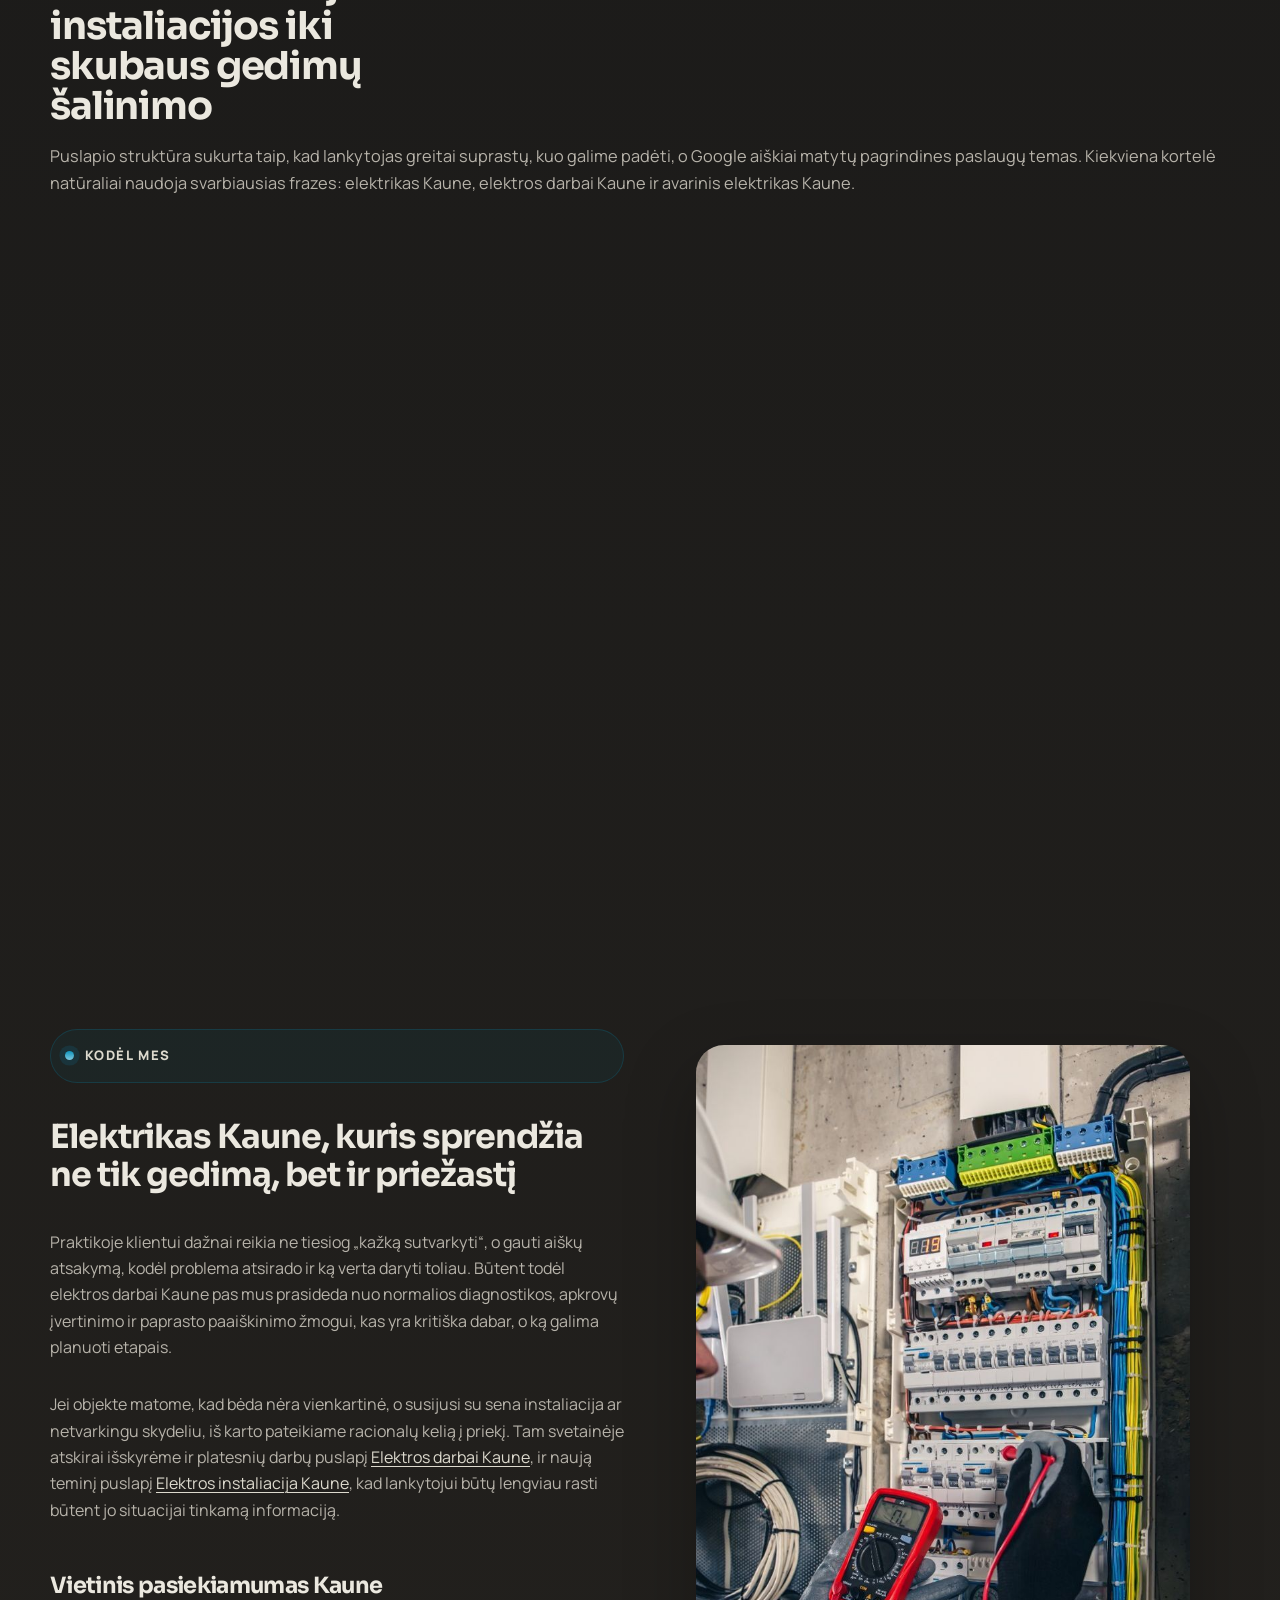
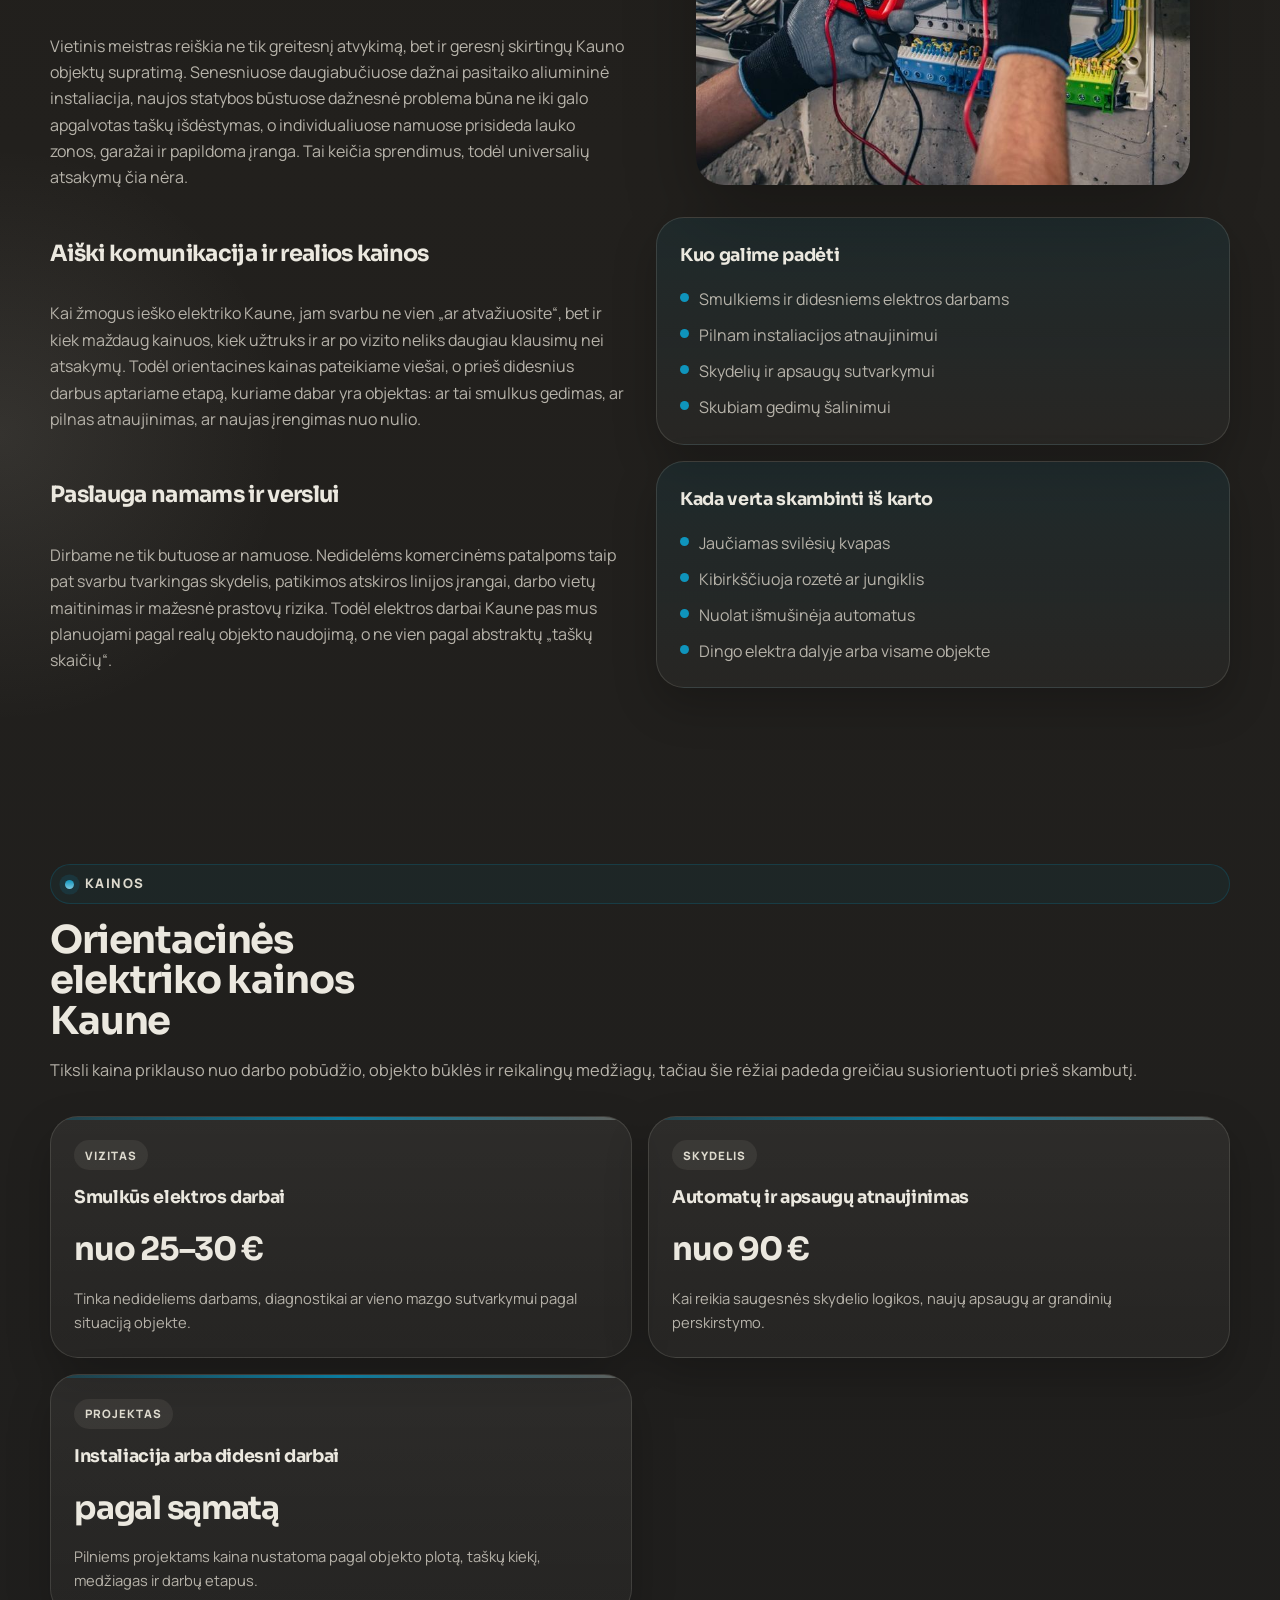
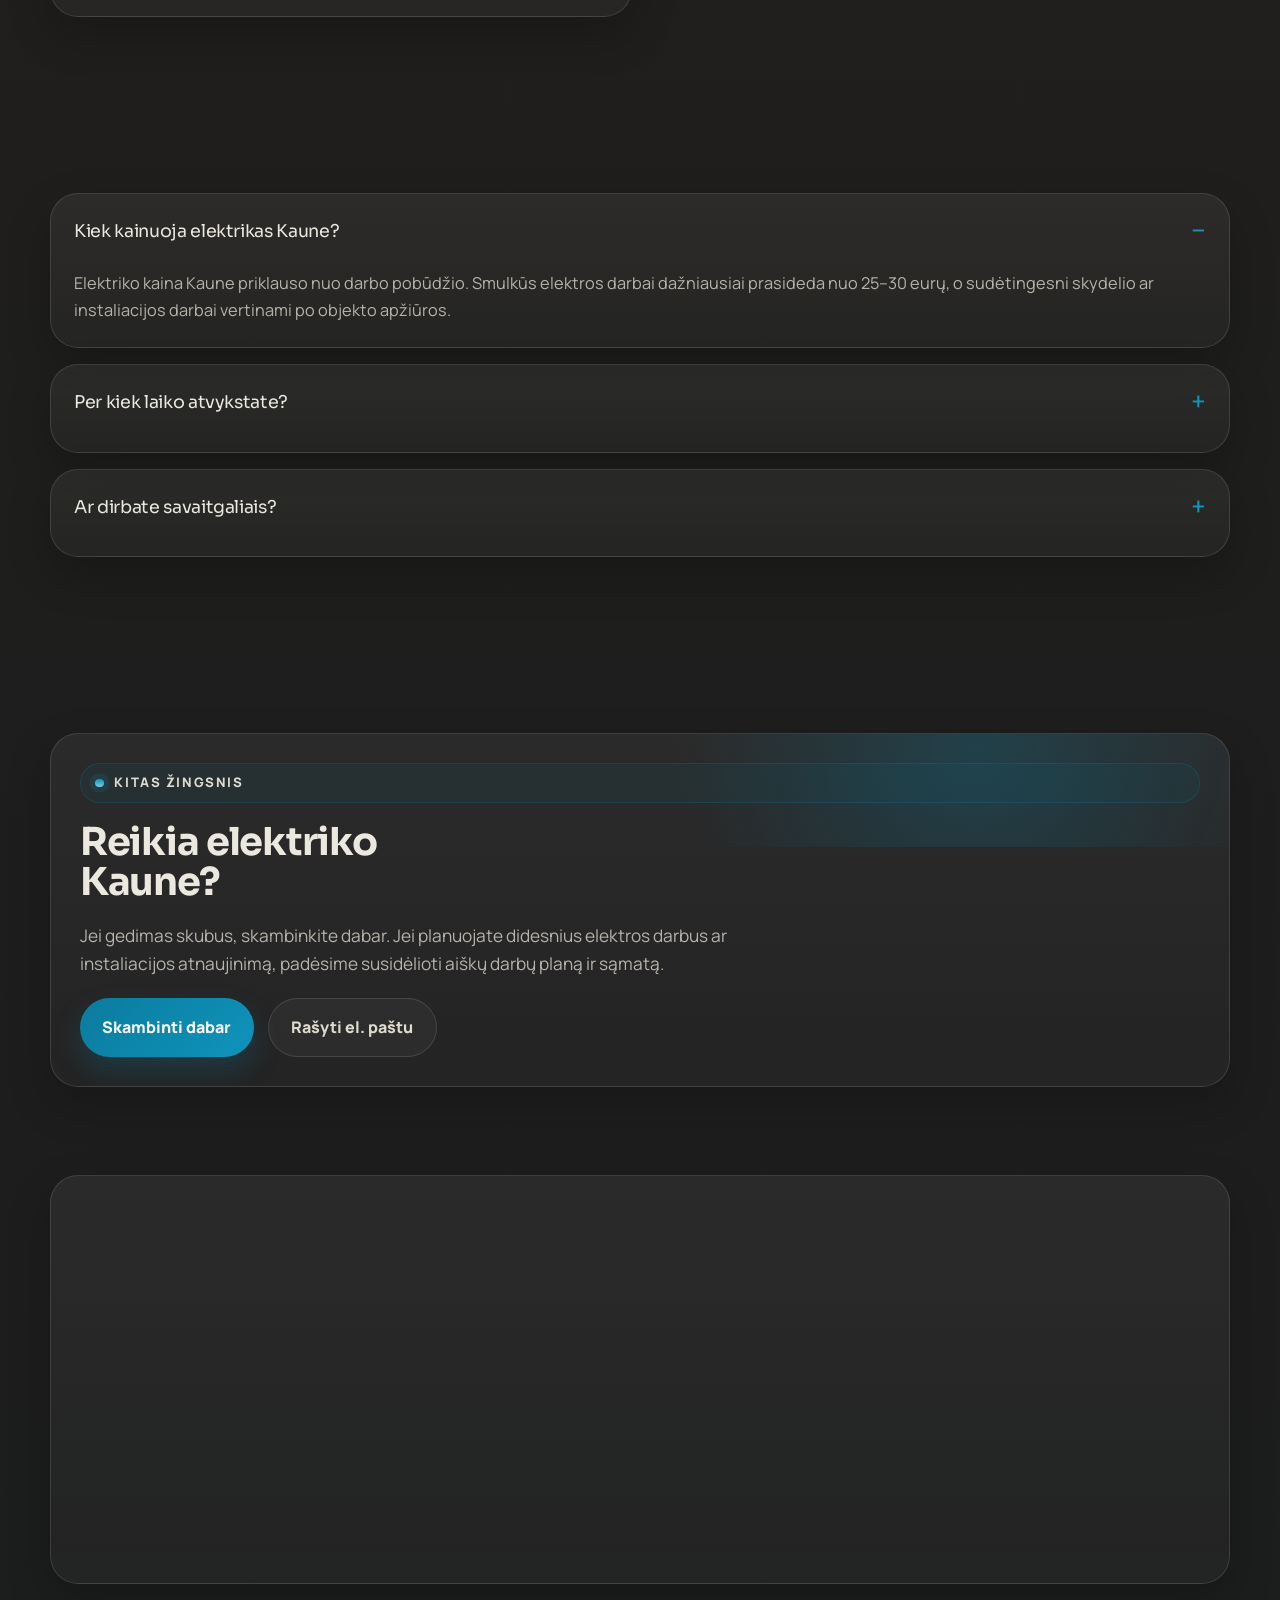
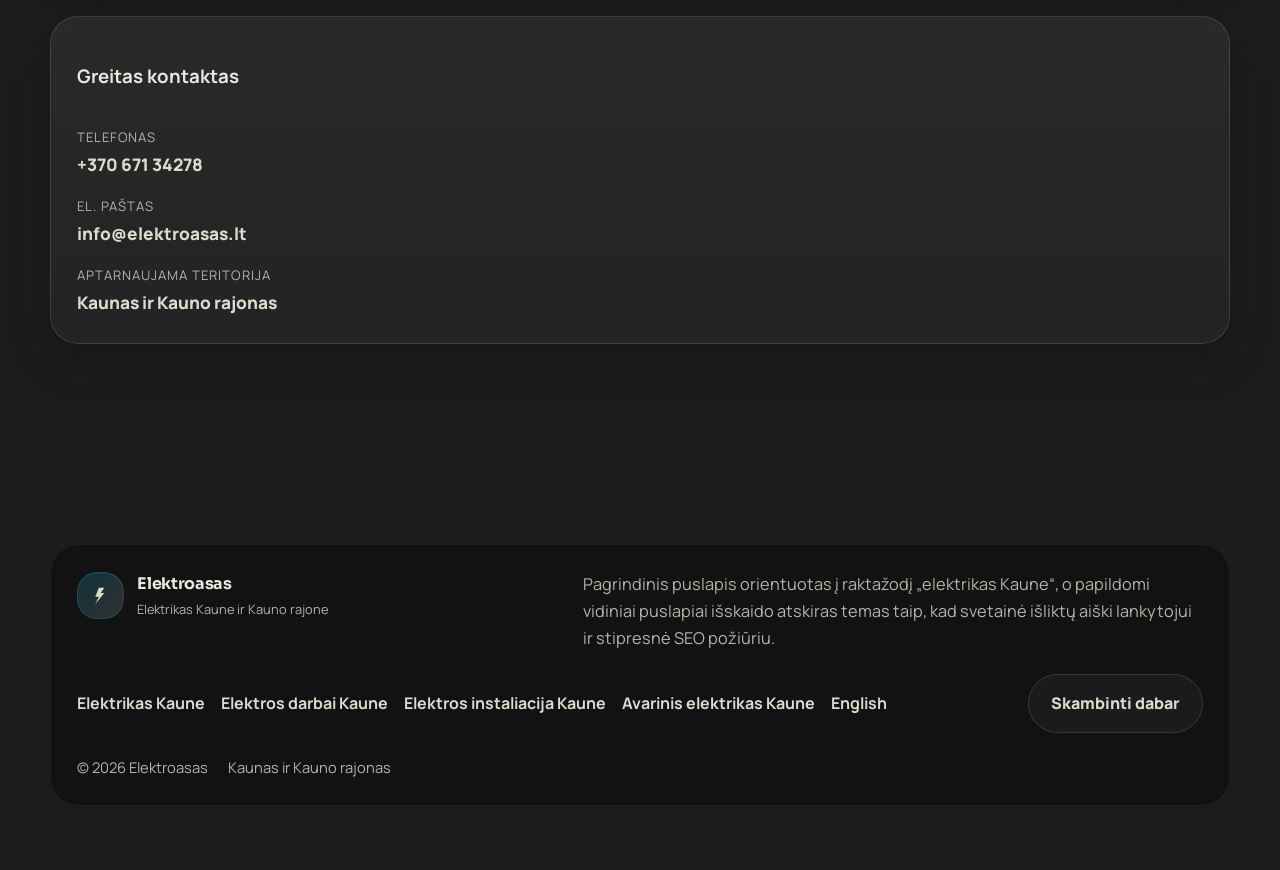
==== commit f8ded27a: "Add files via upload" ====
--- a/index.html
+++ b/index.html
@@ -1,1476 +1,18 @@
-<!DOCTYPE html>
+﻿<!DOCTYPE html>
 <html lang="lt">
-
 <head>
-  <meta charset="UTF-8" />
-  <meta name="viewport" content="width=device-width, initial-scale=1.0" />
-  <title>Elektrikas Kaune | Elektros Darbai Kaune ir Kauno Rajone 24/7</title>
-  <meta name="description"
-    content="Elektrikas Kaune ir Kauno rajone. Skubus iškvietimas, gedimų šalinimas, nauja elektros instaliacija, prietaisų pajungimas, elektros ūkio priežiūra. 20+ metų patirtis, dirbama ir savaitgaliais." />
-  <meta name="keywords"
-    content="elektrikas Kaune, elektros darbai Kaune, elektrikas Kauno rajone, elektros instaliacija, gedimų šalinimas, skubus elektrikas Kaunas, prietaisų pajungimas" />
-  <meta name="robots" content="index, follow, max-image-preview:large, max-snippet:-1, max-video-preview:-1" />
-  <meta name="author" content="MB Elektroasas" />
-  <meta name="format-detection" content="telephone=yes" />
-  <meta name="theme-color" content="#0b1220" />
-  <meta property="og:type" content="website" />
-  <meta property="og:site_name" content="MB Elektroasas" />
-  <meta property="og:locale" content="lt_LT" />
-  <meta property="og:title" content="Elektrikas Kaune | Elektros darbai Kaune ir Kauno rajone" />
-  <meta property="og:description"
-    content="Skubus iškvietimas Kaune ir Kauno rajone. Elektros instaliacija, gedimų šalinimas, prietaisų pajungimas, elektros ūkio priežiūra. 20+ metų patirtis." />
-  <meta property="og:image"
-    content="images/pirmas.jpg" />
-  <meta property="og:image:alt" content="Elektrikas Kaune atlieka elektros darbus" />
-  <meta name="twitter:card" content="summary_large_image" />
-  <meta name="twitter:title" content="Elektrikas Kaune | Elektros darbai Kaune ir Kauno rajone" />
-  <meta name="twitter:description" content="Gedimų šalinimas, elektros instaliacija, prietaisų pajungimas ir greitas iškvietimas Kaune bei Kauno rajone." />
-  <meta name="twitter:image" content="images/pirmas.jpg" />
-  <link rel="preload" as="image" href="images/pirmas.jpg" />
-  <link rel="preconnect" href="https://fonts.googleapis.com">
-  <link rel="preconnect" href="https://fonts.gstatic.com" crossorigin>
-  <link href="https://fonts.googleapis.com/css2?family=Inter:wght@400;500;600;700;800;900&display=swap"
-    rel="stylesheet">
-
-  <script type="application/ld+json">
-  {
-    "@context": "https://schema.org",
-    "@type": "Electrician",
-    "name": "Elektrikas Kaune",
-    "telephone": "+37067134278",
-    "description": "Elektrikas Kaune ir Kauno rajone. Gedimų šalinimas, smulkūs elektros darbai, nauja instaliacija, prietaisų pajungimas, elektros ūkio priežiūra. 20+ metų patirtis.",
-    "areaServed": [
-      "Kaunas",
-      "Kauno rajonas"
-    ],
-    "priceRange": "€€",
-    "image": "images/pirmas.jpg"
-  }
+  <meta charset="UTF-8">
+  <meta http-equiv="refresh" content="0; url=./elektrikas-kaune/index.html">
+  <meta name="viewport" content="width=device-width, initial-scale=1.0">
+  <title>Elektroasas | Elektrikas Kaune</title>
+  <meta name="robots" content="noindex, follow">
+  <link rel="canonical" href="./elektrikas-kaune/index.html">
+  <script>
+    window.location.replace("./elektrikas-kaune/index.html");
   </script>
-
-  <script type="application/ld+json">
-  {
-    "@context": "https://schema.org",
-    "@graph": [
-      {
-        "@type": "Electrician",
-        "@id": "#electrician-seo",
-        "name": "MB Elektroasas",
-        "alternateName": "Elektrikas Kaune",
-        "telephone": "+37067134278",
-        "image": [
-          "images/pirmas.jpg",
-          "images/antras.jpg",
-          "images/trecias.jpg",
-          "images/paskutinis.jpg"
-        ],
-        "description": "Patikimas elektrikas Kaune ir Kauno rajone. Gedimų šalinimas, nauja elektros instaliacija, prietaisų pajungimas, smulkūs elektros darbai ir elektros ūkio priežiūra namams bei verslui.",
-        "priceRange": "€€",
-        "areaServed": [
-          {
-            "@type": "City",
-            "name": "Kaunas"
-          },
-          {
-            "@type": "AdministrativeArea",
-            "name": "Kauno rajonas"
-          }
-        ],
-        "serviceArea": [
-          {
-            "@type": "City",
-            "name": "Kaunas"
-          },
-          {
-            "@type": "AdministrativeArea",
-            "name": "Kauno rajonas"
-          }
-        ],
-        "availableLanguage": [
-          "lt",
-          "en",
-          "ru"
-        ],
-        "hasOfferCatalog": {
-          "@type": "OfferCatalog",
-          "name": "Elektros darbai Kaune",
-          "itemListElement": [
-            {
-              "@type": "Offer",
-              "itemOffered": {
-                "@type": "Service",
-                "name": "Nauja elektros instaliacija"
-              }
-            },
-            {
-              "@type": "Offer",
-              "itemOffered": {
-                "@type": "Service",
-                "name": "Gedimų šalinimas"
-              }
-            },
-            {
-              "@type": "Offer",
-              "itemOffered": {
-                "@type": "Service",
-                "name": "Prietaisų pajungimas"
-              }
-            },
-            {
-              "@type": "Offer",
-              "itemOffered": {
-                "@type": "Service",
-                "name": "Elektros ūkio priežiūra"
-              }
-            }
-          ]
-        }
-      },
-      {
-        "@type": "FAQPage",
-        "@id": "#faq",
-        "mainEntity": [
-          {
-            "@type": "Question",
-            "name": "Kokius elektros darbus atliekate Kaune ir Kauno rajone?",
-            "acceptedAnswer": {
-              "@type": "Answer",
-              "text": "Atliekami gedimų šalinimo, naujos elektros instaliacijos, prietaisų pajungimo, smulkių elektros darbų ir elektros ūkio priežiūros darbai namams bei verslui."
-            }
-          },
-          {
-            "@type": "Question",
-            "name": "Ar atvykstate skubiai gedimo atveju?",
-            "acceptedAnswer": {
-              "@type": "Answer",
-              "text": "Taip, skubaus gedimo atveju dirbama operatyviai Kaune ir Kauno rajone, taip pat ir savaitgaliais."
-            }
-          },
-          {
-            "@type": "Question",
-            "name": "Ar dirbate su butais, namais ir verslo objektais?",
-            "acceptedAnswer": {
-              "@type": "Answer",
-              "text": "Taip, elektros darbai atliekami butuose, namuose, komercinėse patalpose ir kituose objektuose pagal poreikį."
-            }
-          }
-        ]
-      }
-    ]
-  }
-  </script>
-
-  <style>
-    :root {
-      --bg: #07101d;
-      --bg2: #0d1729;
-      --card: rgba(255, 255, 255, .05);
-      --line: rgba(255, 255, 255, .10);
-      --text: #edf3fb;
-      --muted: #b8c2d3;
-      --accent: #f6c453;
-      --accent2: #7fd4ff;
-      --shadow: 0 24px 70px rgba(0, 0, 0, .35);
-      --radius: 24px;
-      --max: 1220px;
-    }
-
-    * {
-      box-sizing: border-box
-    }
-
-    html {
-      scroll-behavior: smooth
-    }
-
-    body {
-      margin: 0;
-      font-family: "Inter", system-ui, sans-serif;
-      color: var(--text);
-      line-height: 1.6;
-      background:
-        radial-gradient(circle at top right, rgba(127, 212, 255, .10), transparent 18%),
-        radial-gradient(circle at top left, rgba(246, 196, 83, .10), transparent 18%),
-        linear-gradient(180deg, #08111d 0%, #111c2d 100%);
-      overflow-x: hidden;
-    }
-
-    a {
-      text-decoration: none;
-      color: inherit
-    }
-
-    img {
-      max-width: 100%;
-      display: block
-    }
-
-    .container {
-      width: min(calc(100% - 32px), var(--max));
-      margin-inline: auto
-    }
-
-    .section {
-      padding: 92px 0
-    }
-
-    .eyebrow {
-      display: inline-flex;
-      align-items: center;
-      gap: 8px;
-      color: #9bdcff;
-      font-size: 12px;
-      font-weight: 800;
-      text-transform: uppercase;
-      letter-spacing: .16em;
-      margin-bottom: 14px
-    }
-
-    h1,
-    h2,
-    h3,
-    p {
-      margin: 0
-    }
-
-    h1 {
-      font-size: clamp(44px, 7vw, 84px);
-      line-height: .94;
-      font-weight: 900;
-      letter-spacing: -.05em;
-      max-width: 880px;
-    }
-
-    h2 {
-      font-size: clamp(30px, 4vw, 54px);
-      line-height: 1.05;
-      font-weight: 850;
-      letter-spacing: -.03em;
-      margin-bottom: 14px;
-    }
-
-    .lead {
-      max-width: 780px;
-      color: var(--muted);
-      font-size: clamp(17px, 2vw, 22px);
-    }
-
-    .topbar {
-      position: fixed;
-      inset: 0 0 auto 0;
-      z-index: 90;
-      background: rgba(6, 10, 18, .68);
-      backdrop-filter: blur(14px);
-      border-bottom: 1px solid rgba(255, 255, 255, .08);
-    }
-
-    .nav {
-      min-height: 82px;
-      display: flex;
-      align-items: center;
-      justify-content: space-between;
-      gap: 18px;
-    }
-
-    .brand {
-      display: flex;
-      align-items: center;
-      gap: 14px;
-      font-size: 24px;
-      font-weight: 900;
-      letter-spacing: -.03em;
-    }
-
-    .brand-mark {
-      width: 48px;
-      height: 48px;
-      border-radius: 16px;
-      display: grid;
-      place-items: center;
-      background: linear-gradient(135deg, var(--accent), #fff1c6);
-      color: #09111a;
-      font-weight: 900;
-      box-shadow: 0 14px 28px rgba(246, 196, 83, .24);
-    }
-
-    .brand small {
-      display: block;
-      font-size: 12px;
-      font-weight: 800;
-      letter-spacing: .16em;
-      text-transform: uppercase;
-      color: #9bdcff
-    }
-
-    .nav-links {
-      display: flex;
-      gap: 22px;
-      flex-wrap: wrap;
-    }
-
-    .nav-links a {
-      font-size: 15px;
-      font-weight: 600;
-      color: #d9e4f3
-    }
-
-    .nav-links a:hover {
-      color: #fff
-    }
-
-    .nav-right {
-      display: flex;
-      align-items: center;
-      gap: 12px;
-      flex-wrap: wrap
-    }
-
-    .lang-switch {
-      display: flex;
-      gap: 6px;
-      padding: 6px;
-      border-radius: 999px;
-      background: rgba(255, 255, 255, .05);
-      border: 1px solid rgba(255, 255, 255, .09)
-    }
-
-    .lang-btn {
-      border: 0;
-      background: transparent;
-      color: #dce6f4;
-      padding: 8px 12px;
-      border-radius: 999px;
-      font-weight: 800;
-      cursor: pointer
-    }
-
-    .lang-btn.active {
-      background: linear-gradient(135deg, var(--accent), #ffe8a2);
-      color: #09111a
-    }
-
-    .call-mini {
-      padding: 12px 18px;
-      border-radius: 14px;
-      font-weight: 850;
-      color: #09111a;
-      background: linear-gradient(135deg, var(--accent), #ffe8a2);
-      box-shadow: 0 14px 28px rgba(246, 196, 83, .22)
-    }
-
-    .hero {
-      min-height: 100vh;
-      display: flex;
-      align-items: center;
-      position: relative;
-      overflow: hidden;
-    }
-
-    .hero::before {
-      content: "";
-      position: absolute;
-      inset: 0;
-      z-index: 1;
-      background:
-        linear-gradient(90deg, rgba(4, 8, 14, .92) 0%, rgba(5, 10, 18, .76) 44%, rgba(5, 10, 18, .34) 100%),
-        linear-gradient(180deg, rgba(4, 8, 14, .16), rgba(4, 8, 14, .62));
-    }
-
-    .slides {
-      position: absolute;
-      inset: 0
-    }
-
-    .slide {
-      position: absolute;
-      inset: 0;
-      opacity: 0;
-      transition: opacity .9s ease;
-      background-size: cover;
-      background-position: center;
-      transform: scale(1.04);
-    }
-
-    .slide.active {
-      opacity: 1
-    }
-
-    .hero-grid {
-      position: relative;
-      z-index: 2;
-      width: 100%;
-      display: grid;
-      grid-template-columns: 1.08fr .92fr;
-      gap: 34px;
-      align-items: end;
-    }
-
-    .hero-content {
-      padding-top: 118px;
-      padding-bottom: 56px
-    }
-
-    .badge {
-      display: inline-flex;
-      align-items: center;
-      gap: 10px;
-      padding: 10px 14px;
-      border-radius: 999px;
-      background: rgba(127, 212, 255, .10);
-      border: 1px solid rgba(127, 212, 255, .22);
-      color: #cceef9;
-      font-size: 13px;
-      font-weight: 700;
-      backdrop-filter: blur(10px);
-    }
-
-    .hero-actions {
-      display: flex;
-      gap: 14px;
-      flex-wrap: wrap;
-      margin-top: 30px
-    }
-
-    .btn {
-      min-height: 56px;
-      padding: 0 24px;
-      border-radius: 18px;
-      display: inline-flex;
-      align-items: center;
-      justify-content: center;
-      font-weight: 850;
-      border: 1px solid transparent;
-      transition: .25s ease
-    }
-
-    .btn:hover {
-      transform: translateY(-2px)
-    }
-
-    .btn-primary {
-      color: #09111a;
-      background: linear-gradient(135deg, var(--accent), #ffe8a2);
-      box-shadow: 0 16px 35px rgba(246, 196, 83, .22)
-    }
-
-    .btn-secondary {
-      color: #fff;
-      background: rgba(255, 255, 255, .05);
-      border-color: rgba(255, 255, 255, .14)
-    }
-
-    .hero-stats {
-      display: grid;
-      grid-template-columns: repeat(3, 1fr);
-      gap: 16px;
-      margin-top: 28px
-    }
-
-    .glass,
-    .service,
-    .feature-card,
-    .stat,
-    .review,
-    .hero-panel {
-      border: 1px solid var(--line);
-      box-shadow: var(--shadow)
-    }
-
-    .glass {
-      border-radius: 22px;
-      padding: 22px;
-      background: rgba(12, 19, 34, .62);
-      backdrop-filter: blur(10px)
-    }
-
-    .glass strong {
-      display: block;
-      font-size: 30px;
-      line-height: 1.02
-    }
-
-    .glass span {
-      display: block;
-      color: var(--muted);
-      margin-top: 8px;
-      font-size: 14px
-    }
-
-    .hero-panel {
-      margin-bottom: 40px;
-      padding: 28px;
-      border-radius: 28px;
-      background: linear-gradient(180deg, rgba(255, 255, 255, .10), rgba(255, 255, 255, .04));
-      backdrop-filter: blur(14px)
-    }
-
-    .hero-panel h3 {
-      font-size: 26px;
-      margin-bottom: 10px
-    }
-
-    .hero-panel p {
-      color: #dde6f4
-    }
-
-    .checklist {
-      list-style: none;
-      padding: 0;
-      margin: 18px 0 0;
-      display: grid;
-      gap: 11px
-    }
-
-    .checklist li {
-      position: relative;
-      padding-left: 28px;
-      font-weight: 600
-    }
-
-    .checklist li::before {
-      content: "✓";
-      position: absolute;
-      left: 0;
-      top: 0;
-      color: var(--accent);
-      font-weight: 900
-    }
-
-    .slider-dots {
-      position: absolute;
-      left: 50%;
-      bottom: 26px;
-      transform: translateX(-50%);
-      z-index: 3;
-      display: flex;
-      gap: 10px
-    }
-
-    .dot {
-      width: 11px;
-      height: 11px;
-      border-radius: 50%;
-      background: rgba(255, 255, 255, .4);
-      border: 0;
-      cursor: pointer
-    }
-
-    .dot.active {
-      background: var(--accent)
-    }
-
-    .light {
-      background: linear-gradient(180deg, #f8f7f4, #ecebe7);
-      color: #172234;
-    }
-
-    .light .lead,
-    .light .feature-card p,
-    .light .review p {
-      color: #5e6b7b
-    }
-
-    .cards {
-      display: grid;
-      grid-template-columns: repeat(4, 1fr);
-      gap: 20px;
-      margin-top: 34px
-    }
-
-    .feature-card {
-      padding: 26px;
-      border-radius: 24px;
-      background: var(--card)
-    }
-
-    .light .feature-card,
-    .light .review {
-      background: #fff;
-      border-color: rgba(23, 34, 52, .08);
-      box-shadow: 0 18px 50px rgba(10, 20, 30, .08)
-    }
-
-    .icon {
-      width: 60px;
-      height: 60px;
-      border-radius: 18px;
-      display: grid;
-      place-items: center;
-      font-size: 28px;
-      background: linear-gradient(135deg, rgba(246, 196, 83, .20), rgba(127, 212, 255, .14));
-      border: 1px solid rgba(255, 255, 255, .12);
-      margin-bottom: 18px
-    }
-
-    .feature-card h3 {
-      font-size: 22px;
-      margin-bottom: 8px
-    }
-
-    .feature-card p {
-      color: var(--muted)
-    }
-
-    .services {
-      display: grid;
-      grid-template-columns: repeat(3, 1fr);
-      gap: 20px;
-      margin-top: 34px
-    }
-
-    .service {
-      overflow: hidden;
-      border-radius: 24px;
-      background: rgba(255, 255, 255, .05);
-      transition: .25s ease
-    }
-
-    .service:hover {
-      transform: translateY(-4px)
-    }
-
-    .service img {
-      width: 100%;
-      height: 240px;
-      object-fit: cover
-    }
-
-    .service-body {
-      padding: 20px
-    }
-
-    .service h3 {
-      font-size: 22px;
-      margin-bottom: 8px
-    }
-
-    .service p {
-      color: var(--muted)
-    }
-
-    .stats {
-      display: grid;
-      grid-template-columns: repeat(4, 1fr);
-      gap: 18px;
-      margin-top: 34px
-    }
-
-    .stat {
-      text-align: center;
-      padding: 30px 18px;
-      border-radius: 22px;
-      background: rgba(255, 255, 255, .05)
-    }
-
-    .stat strong {
-      display: block;
-      font-size: 46px;
-      line-height: 1;
-      font-weight: 900;
-      margin-bottom: 10px
-    }
-
-    .stat span {
-      color: var(--muted);
-      font-weight: 600
-    }
-
-    .process {
-      display: grid;
-      grid-template-columns: repeat(3, 1fr);
-      gap: 20px;
-      margin-top: 34px
-    }
-
-    .process-card {
-      padding: 28px;
-      border-radius: 24px;
-      background: rgba(255, 255, 255, .05);
-      border: 1px solid var(--line);
-      box-shadow: var(--shadow)
-    }
-
-    .process-card .num {
-      width: 48px;
-      height: 48px;
-      border-radius: 14px;
-      display: grid;
-      place-items: center;
-      margin-bottom: 16px;
-      background: linear-gradient(135deg, var(--accent), #ffe8a2);
-      color: #09111a;
-      font-weight: 900
-    }
-
-    .process-card h3 {
-      font-size: 22px;
-      margin-bottom: 8px
-    }
-
-    .process-card p {
-      color: var(--muted)
-    }
-
-    .light .process-card {
-      background: #fff;
-      border-color: rgba(23, 34, 52, .08);
-      box-shadow: 0 18px 50px rgba(10, 20, 30, .08)
-    }
-
-    .light .process-card p {
-      color: #5e6b7b
-    }
-
-    .reviews {
-      display: grid;
-      grid-template-columns: repeat(3, 1fr);
-      gap: 20px;
-      margin-top: 34px
-    }
-
-    .review {
-      padding: 28px;
-      border-radius: 24px;
-      background: var(--card);
-      position: relative
-    }
-
-    .review::after {
-      content: "";
-      position: absolute;
-      left: 34px;
-      bottom: -12px;
-      width: 22px;
-      height: 22px;
-      background: inherit;
-      transform: rotate(45deg);
-      border-right: inherit;
-      border-bottom: inherit
-    }
-
-    .review-head {
-      display: flex;
-      align-items: center;
-      gap: 14px;
-      margin-bottom: 14px
-    }
-
-    .avatar {
-      width: 54px;
-      height: 54px;
-      border-radius: 50%;
-      display: grid;
-      place-items: center;
-      background: linear-gradient(135deg, var(--accent), #9bdcff);
-      color: #09111a;
-      font-weight: 900
-    }
-
-    .review-name {
-      font-weight: 800
-    }
-
-    .stars {
-      color: #f7c95a;
-      letter-spacing: 2px;
-      font-size: 15px
-    }
-
-    .review p {
-      color: var(--muted);
-      font-size: 15px
-    }
-
-    .cta {
-      position: relative;
-      overflow: hidden;
-      border-radius: 34px;
-      padding: 58px;
-      background:
-        linear-gradient(90deg, rgba(5, 10, 16, .90), rgba(5, 10, 16, .62)),
-        url('images/paskutinis.jpg') center/cover no-repeat;
-      border: 1px solid rgba(255, 255, 255, .10);
-      box-shadow: var(--shadow)
-    }
-
-    .cta p {
-      max-width: 680px;
-      color: #d8e4f4
-    }
-
-    .faq {
-      display: grid;
-      gap: 18px;
-      margin-top: 34px
-    }
-
-    .faq-item {
-      padding: 24px;
-      border-radius: 22px;
-      background: rgba(255, 255, 255, .05);
-      border: 1px solid rgba(255, 255, 255, .09);
-      box-shadow: var(--shadow)
-    }
-
-    .faq-item h3 {
-      font-size: 22px;
-      margin-bottom: 10px
-    }
-
-    .faq-item p {
-      color: var(--muted)
-    }
-
-    .light .faq-item {
-      background: #fff;
-      border-color: rgba(23, 34, 52, .08);
-      box-shadow: 0 18px 38px rgba(18, 26, 39, .08)
-    }
-
-    .light .faq-item p {
-      color: #5e6b7b
-    }
-
-    footer {
-      background: #07111a;
-      padding: 34px 0 26px;
-      border-top: 1px solid rgba(255, 255, 255, .08)
-    }
-
-    .footer-grid {
-      display: grid;
-      grid-template-columns: 1.2fr .8fr .8fr;
-      gap: 30px
-    }
-
-    .footer-title {
-      font-size: 18px;
-      font-weight: 800;
-      margin-bottom: 14px
-    }
-
-    .footer-links {
-      display: grid;
-      gap: 10px
-    }
-
-    .footer-links a,
-    .footer-text {
-      color: #b6c1cf
-    }
-
-    .footer-bottom {
-      margin-top: 24px;
-      padding-top: 20px;
-      border-top: 1px solid rgba(255, 255, 255, .08);
-      display: flex;
-      justify-content: space-between;
-      gap: 16px;
-      flex-wrap: wrap;
-      color: #96a4b7;
-      font-size: 14px
-    }
-
-    .sticky {
-      position: fixed;
-      right: 16px;
-      bottom: 16px;
-      z-index: 95;
-      display: grid;
-      gap: 12px
-    }
-
-    .fab {
-      width: 60px;
-      height: 60px;
-      border-radius: 20px;
-      display: grid;
-      place-items: center;
-      background: linear-gradient(135deg, var(--accent), #9bdcff);
-      color: #09111a;
-      font-size: 25px;
-      font-weight: 900;
-      box-shadow: 0 18px 35px rgba(127, 212, 255, .22)
-    }
-
-    @media (max-width:1100px) {
-      .hero-grid {
-        grid-template-columns: 1fr
-      }
-
-      .cards,
-      .stats,
-      .reviews,
-      .footer-grid,
-      .process {
-        grid-template-columns: repeat(2, 1fr)
-      }
-
-      .services {
-        grid-template-columns: repeat(2, 1fr)
-      }
-    }
-
-    @media (max-width:720px) {
-
-      .nav-links,
-      .call-mini {
-        display: none
-      }
-
-      .hero {
-        min-height: auto;
-        padding-top: 84px
-      }
-
-      .hero-content {
-        padding-top: 56px;
-        padding-bottom: 28px
-      }
-
-      .hero-stats,
-      .cards,
-      .services,
-      .stats,
-      .reviews,
-      .footer-grid,
-      .process {
-        grid-template-columns: 1fr
-      }
-
-      .section {
-        padding: 72px 0
-      }
-
-      .cta {
-        padding: 34px 24px
-      }
-
-      .brand {
-        font-size: 20px
-      }
-
-      .brand-mark {
-        width: 42px;
-        height: 42px
-      }
-    }
-  </style>
 </head>
-
 <body>
-  <header class="topbar">
-    <div class="container nav">
-      <a href="#top" class="brand">
-        <div class="brand-mark">E</div>
-        <span data-i18n="brand"> MB Elektroasas <small>Kaunas</small></span>
-      </a>
-
-      <nav class="nav-links">
-        <a href="#services" data-i18n="nav_services">Paslaugos</a>
-        <a href="#why" data-i18n="nav_why">Kodėl mes</a>
-        <a href="#reviews" data-i18n="nav_reviews">Atsiliepimai</a>
-        <a href="#contact" data-i18n="nav_contact">Kontaktai</a>
-      </nav>
-
-      <div class="nav-right">
-        <div class="lang-switch">
-          <button class="lang-btn active" data-lang="lt">LT</button>
-          <button class="lang-btn" data-lang="en">EN</button>
-          <button class="lang-btn" data-lang="ru">RU</button>
-        </div>
-        <a class="call-mini" href="tel:+37067134278" data-i18n="call_now">Skambinti</a>
-      </div>
-    </div>
-  </header>
-
-  <main id="top">
-    <section class="hero">
-      <div class="slides">
-        <div class="slide active"
-          style="background-image:url('images/pirmas.jpg')">
-        </div>
-        <div class="slide"
-          style="background-image:url('images/antras.jpg')">
-        </div>
-        <div class="slide"
-          style="background-image:url('images/trecias.jpg')">
-        </div>
-      </div>
-
-      <div class="container hero-grid">
-        <div class="hero-content">
-          <div class="badge" data-i18n="badge">Skubus elektrikas • Kaunas ir Kauno rajonas • Dirbame ir savaitgaliais
-          </div>
-          <div style="height:18px"></div>
-          <h1 data-i18n="hero_title">Elektros darbai Kaune užtikrinantys profesionalumą</h1>
-          <p class="lead" style="margin-top:18px" data-i18n="hero_text">Elektros instaliacija, gedimų šalinimas,
-            prietaisų pajungimas ir elektros ūkio priežiūra. 20+ metų patirtis, atsakingas požiūris, skubus iškvietimas
-            ir profesionalus rezultatas namams bei verslui.</p>
-
-          <div class="hero-actions">
-            <a class="btn btn-primary" href="tel:+37067134278" data-i18n="hero_btn1">Skambinti dabar</a>
-            <a class="btn btn-secondary" href="#services" data-i18n="hero_btn2">Peržiūrėti paslaugas</a>
-          </div>
-
-          <div class="hero-stats">
-            <div class="glass">
-              <strong data-i18n="glass1n">20+ metų</strong>
-              <span data-i18n="glass1t">Ilgametė praktika elektros darbuose</span>
-            </div>
-            <div class="glass">
-              <strong data-i18n="glass2n">Skubiai</strong>
-              <span data-i18n="glass2t">Greitas reagavimas gedimų atvejais</span>
-            </div>
-            <div class="glass">
-              <strong data-i18n="glass3n">Kaunas</strong>
-              <span data-i18n="glass3t">Dirbama Kaune ir Kauno rajone</span>
-            </div>
-          </div>
-        </div>
-
-        <aside class="hero-panel">
-          <h3 data-i18n="panel_title">Ką atliekame</h3>
-          <p data-i18n="panel_text">Nuo smulkių elektros darbų iki naujos instaliacijos bei atsakingos elektros ūkio
-            priežiūros.</p>
-          <ul class="checklist">
-            <li data-i18n="panel_li1">Gedimų paieška ir šalinimas</li>
-            <li data-i18n="panel_li2">Nauja elektros instaliacija</li>
-            <li data-i18n="panel_li3">Prietaisų ir įrangos pajungimas</li>
-            <li data-i18n="panel_li4">Smulkūs elektros darbai</li>
-            <li data-i18n="panel_li5">Elektros ūkio priežiūra</li>
-            <li data-i18n="panel_li6">Skubus iškvietimas ir darbas savaitgaliais</li>
-          </ul>
-        </aside>
-      </div>
-
-      <div class="slider-dots">
-        <button class="dot active" data-slide="0"></button>
-        <button class="dot" data-slide="1"></button>
-        <button class="dot" data-slide="2"></button>
-      </div>
-    </section>
-
-    <section class="section light" id="why">
-      <div class="container">
-        <div class="eyebrow" data-i18n="why_eyebrow">Kodėl verta rinktis</div>
-        <h2 data-i18n="why_title">Patikimas elektrikas, kai svarbu ne tik greitai, bet ir kokybiškai</h2>
-        <p class="lead" data-i18n="why_text">Ši svetainė sukurta premium stiliumi, o pats darbas turi būti tokio pat
-          lygio: aiškus bendravimas, saugumas, kokybė ir sprendimai be bereikalingo chaoso.</p>
-
-        <div class="cards">
-          <article class="feature-card">
-            <div class="icon">⚡</div>
-            <h3 data-i18n="why1t">Skubus iškvietimas</h3>
-            <p data-i18n="why1d">Kai reikia greitai sutvarkyti gedimą ar atkurti elektros tiekimą, svarbus operatyvus
-              atvykimas.</p>
-          </article>
-          <article class="feature-card">
-            <div class="icon">🛡️</div>
-            <h3 data-i18n="why2t">Atsakingas už elektros ūkį</h3>
-            <p data-i18n="why2d">Turimas pažymėjimas ir patirtis leidžia profesionaliai prižiūrėti jūsų elektros ūkį.
-            </p>
-          </article>
-          <article class="feature-card">
-            <div class="icon">🏠</div>
-            <h3 data-i18n="why3t">Namams ir verslui</h3>
-            <p data-i18n="why3d">Darbas su privačiais objektais, smulkiais projektais ir nuolatine elektros sistemų
-              priežiūra.</p>
-          </article>
-          <article class="feature-card">
-            <div class="icon">📅</div>
-            <h3 data-i18n="why4t">Dirbama ir savaitgaliais</h3>
-            <p data-i18n="why4d">Patogu klientams, kai reikalingi darbai po darbo valandų ar savaitgalį.</p>
-          </article>
-        </div>
-      </div>
-    </section>
-
-    <section class="section" id="services">
-      <div class="container">
-        <div class="eyebrow" data-i18n="services_eyebrow">Paslaugos</div>
-        <h2 data-i18n="services_title">Visi svarbiausi elektros darbai vienoje vietoje</h2>
-        <p class="lead" data-i18n="services_text">Puslapio struktūra įkvėpta aiškios paslaugų svetainės logikos: aiški
-          nauda klientui, stiprus pirmas blokas, pasitikėjimą kurianti struktūra ir patogūs CTA veiksmai.</p>
-
-        <div class="services">
-          <article class="service">
-            <img src="images/pirmas.jpg" loading="lazy" decoding="async"
-              alt="Elektros instaliacija Kaune">
-            <div class="service-body">
-              <h3 data-i18n="service1t">Nauja elektros instaliacija</h3>
-              <p data-i18n="service1d">Profesionalus elektros instaliacijos įrengimas namuose, butuose ir kituose
-                objektuose.</p>
-            </div>
-          </article>
-          <article class="service">
-            <img src="images/antras.jpg" loading="lazy" decoding="async"
-              alt="Gedimų šalinimas Kaune">
-            <div class="service-body">
-              <h3 data-i18n="service2t">Gedimų šalinimas</h3>
-              <p data-i18n="service2d">Greita gedimų diagnostika, paieška ir saugus problemų pašalinimas.</p>
-            </div>
-          </article>
-          <article class="service">
-            <img src="images/trecias.jpg" loading="lazy" decoding="async"
-              alt="Prietaisų pajungimas">
-            <div class="service-body">
-              <h3 data-i18n="service3t">Prietaisų pajungimas</h3>
-              <p data-i18n="service3d">Buitinės technikos, įrangos ir kitų prietaisų tvarkingas bei saugus pajungimas.
-              </p>
-            </div>
-          </article>
-        </div>
-
-        <div class="stats">
-          <div class="stat">
-            <strong data-i18n="stat1n">20+</strong>
-            <span data-i18n="stat1t">Metų patirties</span>
-          </div>
-          <div class="stat">
-            <strong data-i18n="stat2n">Kaunas</strong>
-            <span data-i18n="stat2t">Ir Kauno rajonas</span>
-          </div>
-          <div class="stat">
-            <strong data-i18n="stat3n">Skubiai</strong>
-            <span data-i18n="stat3t">Gedimų atvejais</span>
-          </div>
-          <div class="stat">
-            <strong data-i18n="stat4n">-</strong>
-            <span data-i18n="stat4t">Nuolaidos medžiagoms</span>
-          </div>
-        </div>
-      </div>
-    </section>
-
-    <section class="section light">
-      <div class="container">
-        <div class="eyebrow" data-i18n="process_eyebrow">Kaip vyksta darbai</div>
-        <h2 data-i18n="process_title">Aiškus procesas nuo skambučio iki rezultato</h2>
-        <p class="lead" data-i18n="process_text">Patogumas klientui prasideda nuo aiškaus bendravimo ir baigiasi
-          tvarkingai atliktu darbu be bereikalingų rūpesčių.</p>
-
-        <div class="process">
-          <article class="process-card">
-            <div class="num">1</div>
-            <h3 data-i18n="process1t">Skambutis</h3>
-            <p data-i18n="process1d">Trumpai aptariama problema, poreikis ar darbų apimtis ir suderinamas laikas.</p>
-          </article>
-          <article class="process-card">
-            <div class="num">2</div>
-            <h3 data-i18n="process2t">Atvykimas ir įvertinimas</h3>
-            <p data-i18n="process2d">Objekte nustatoma situacija, pasiūlomas sprendimas ir darbai atliekami atsakingai.
-            </p>
-          </article>
-          <article class="process-card">
-            <div class="num">3</div>
-            <h3 data-i18n="process3t">Rezultatas</h3>
-            <p data-i18n="process3d">Tvarkingai atliktas darbas, aiškus rezultatas ir ramybė, kad elektros sistema veiks
-              saugiai.</p>
-          </article>
-        </div>
-      </div>
-    </section>
-
-    <section class="section" id="reviews">
-      <div class="container">
-        <div class="eyebrow" data-i18n="reviews_eyebrow">Atsiliepimai</div>
-        <h2 data-i18n="reviews_title">Kodėl klientai rekomenduoja toliau</h2>
-        <p class="lead" data-i18n="reviews_text">Žmonės renkasi ne tik paslaugą, bet ir pasitikėjimą, aiškumą bei
-          rezultatą be streso.</p>
-
-        <div class="reviews">
-          <article class="review">
-            <div class="review-head">
-              <div class="avatar">T</div>
-              <div>
-                <div class="review-name" data-i18n="review1n">Tomas</div>
-                <div class="stars">★★★★★</div>
-              </div>
-            </div>
-            <p data-i18n="review1d">Greitai atvyko ir sutvarkė gedimą. Patiko normalus bendravimas ir tai, kad nereikėjo
-              laukti kelias dienas.</p>
-          </article>
-
-          <article class="review">
-            <div class="review-head">
-              <div class="avatar">I</div>
-              <div>
-                <div class="review-name" data-i18n="review2n">Ingrida</div>
-                <div class="stars">★★★★★</div>
-              </div>
-            </div>
-            <p data-i18n="review2d">Darė naują instaliaciją. Viskas tvarkinga, aišku ir profesionalu. Jautėsi didelė
-              patirtis.</p>
-          </article>
-
-          <article class="review">
-            <div class="review-head">
-              <div class="avatar">M</div>
-              <div>
-                <div class="review-name" data-i18n="review3n">Mantas</div>
-                <div class="stars">★★★★★</div>
-              </div>
-            </div>
-            <p data-i18n="review3d">Padėjo su pajungimais ir smulkiais darbais savaitgalį. Labai patogu ir tikrai
-              rekomenduoju Kaune.</p>
-          </article>
-        </div>
-      </div>
-    </section>
-
-    <section class="section light" id="faq">
-      <div class="container">
-        <div class="eyebrow">DUK</div>
-        <h2>Dažniausi klausimai apie elektriko paslaugas Kaune</h2>
-        <p class="lead">Aiškūs atsakymai į dažniausiai ieškomus klausimus apie elektros darbus Kaune ir Kauno rajone padeda tiek klientams, tiek vietiniam SEO.</p>
-
-        <div class="faq">
-          <article class="faq-item">
-            <h3>Kokius elektros darbus atliekate Kaune ir Kauno rajone?</h3>
-            <p>Atliekamas gedimų šalinimas, nauja elektros instaliacija, prietaisų pajungimas, smulkūs elektros darbai ir elektros ūkio priežiūra butuose, namuose bei verslo objektuose.</p>
-          </article>
-          <article class="faq-item">
-            <h3>Ar galima išsikviesti elektriko pagalbą skubiai?</h3>
-            <p>Taip, esant gedimui ar avarinei situacijai prioritetas teikiamas greitam atvykimui Kaune ir Kauno rajone. Darbai atliekami ir savaitgaliais.</p>
-          </article>
-          <article class="faq-item">
-            <h3>Ar dirbate tik Kaune, ar ir Kauno rajone?</h3>
-            <p>Paslaugos teikiamos tiek Kauno mieste, tiek Kauno rajone, todėl galima kreiptis dėl vienkartinių darbų, gedimų šalinimo ar pilnos instaliacijos projektų.</p>
-          </article>
-        </div>
-      </div>
-    </section>
-
-    <section class="section">
-      <div class="container">
-        <div class="cta">
-          <div class="eyebrow" data-i18n="cta_eyebrow">Susisiekite dabar</div>
-          <h2 data-i18n="cta_title">Reikia patikimo elektriko Kaune ar Kauno rajone?</h2>
-          <p data-i18n="cta_text">Skambinkite dabar dėl gedimų šalinimo, elektros instaliacijos, prietaisų pajungimo ar
-            elektros ūkio priežiūros. Greitas kontaktas, atsakingas požiūris ir darbai net savaitgaliais.</p>
-
-          <div class="hero-actions">
-            <a class="btn btn-primary" href="tel:+37067134278" data-i18n="cta_btn1">Skambinti +37067134278</a>
-            <a class="btn btn-secondary" href="#contact" data-i18n="cta_btn2">Peržiūrėti kontaktus</a>
-          </div>
-        </div>
-      </div>
-    </section>
-  </main>
-
-  <footer id="contact">
-    <div class="container">
-      <div class="footer-grid">
-        <div>
-          <a href="#top" class="brand" style="margin-bottom:14px">
-            <div class="brand-mark">E</div>
-            <span data-i18n="brand">MB Elektroasas <small>Kaunas</small></span>
-          </a>
-          <p class="footer-text" data-i18n="footer_text">Elektrikas Kaune ir Kauno rajone: elektros instaliacija, gedimų
-            šalinimas, smulkūs elektros darbai, prietaisų pajungimas ir elektros ūkio priežiūra.</p>
-        </div>
-
-        <div>
-          <div class="footer-title" data-i18n="footer_services">Paslaugos</div>
-          <div class="footer-links">
-            <a href="#services" data-i18n="footer_s1">Nauja elektros instaliacija</a>
-            <a href="#services" data-i18n="footer_s2">Gedimų šalinimas</a>
-            <a href="#services" data-i18n="footer_s3">Prietaisų pajungimas</a>
-            <a href="#services" data-i18n="footer_s4">Elektros ūkio priežiūra</a>
-          </div>
-        </div>
-
-        <div>
-          <div class="footer-title" data-i18n="footer_contact">Kontaktai</div>
-          <div class="footer-links">
-            <a href="tel:+37067134278">+370 671 34278</a>
-            <span class="footer-text" data-i18n="footer_city">Kaunas ir Kauno rajonas</span>
-            <span class="footer-text" data-i18n="footer_note">Dirbama ir savaitgaliais</span>
-            <span class="footer-text">Paslaugos namams, butams ir verslo objektams</span>
-            <span class="footer-text">Skubus elektrikas Kaune pagal iškvietimą</span>
-          </div>
-        </div>
-      </div>
-
-      <div class="footer-bottom">
-        <span>© 2026 MB Elektroasas</span>
-        <span data-i18n="footer_seo">SEO: elektrikas Kaune • elektros darbai Kaune • gedimų šalinimas • elektrikas Kauno
-          rajone</span>
-      </div>
-    </div>
-  </footer>
-
-  <div class="sticky">
-    <a class="fab" href="tel:+37067134278" aria-label="Skambinti">☎</a>
-  </div>
-
-  <script>
-    const translations = {
-      lt: {
-        brand: 'MB Elektroasas <small>Kaunas</small>',
-        nav_services: 'Paslaugos', nav_why: 'Kodėl mes', nav_reviews: 'Atsiliepimai', nav_contact: 'Kontaktai',
-        call_now: 'Skambinti',
-        badge: 'Skubus elektrikas • Kaunas ir Kauno rajonas • Dirbame ir savaitgaliais',
-        hero_title: 'Elektros darbai Kaune ir Kauno rajone užtikrinantys profesionalumą',
-        hero_text: 'Elektros instaliacija, gedimų šalinimas, prietaisų pajungimas ir elektros ūkio priežiūra. 20+ metų patirtis, atsakingas požiūris, skubus iškvietimas ir profesionalus rezultatas namams bei verslui.',
-        hero_btn1: 'Skambinti dabar', hero_btn2: 'Peržiūrėti paslaugas',
-        glass1n: '20+ metų', glass1t: 'Ilgametė praktika elektros darbuose',
-        glass2n: 'Skubiai', glass2t: 'Greitas reagavimas gedimų atvejais',
-        glass3n: 'Kaunas', glass3t: 'Dirbama Kaune ir Kauno rajone',
-        panel_title: 'Ką atliekame',
-        panel_text: 'Nuo smulkių elektros darbų iki naujos instaliacijos bei atsakingos elektros ūkio priežiūros.',
-        panel_li1: 'Gedimų paieška ir šalinimas', panel_li2: 'Nauja elektros instaliacija', panel_li3: 'Prietaisų ir įrangos pajungimas',
-        panel_li4: 'Smulkūs elektros darbai', panel_li5: 'Elektros ūkio priežiūra', panel_li6: 'Skubus iškvietimas ir darbas savaitgaliais',
-        why_eyebrow: 'Kodėl verta rinktis', why_title: 'Patikimas elektrikas, kai svarbu ne tik greitai, bet ir kokybiškai',
-        why_text: 'Ši svetainė sukurta premium stiliumi, o pats darbas turi būti tokio pat lygio: aiškus bendravimas, saugumas, kokybė ir sprendimai be bereikalingo chaoso.',
-        why1t: 'Skubus iškvietimas', why1d: 'Kai reikia greitai sutvarkyti gedimą ar atkurti elektros tiekimą, svarbus operatyvus atvykimas.',
-        why2t: 'Atsakingas už elektros ūkį', why2d: 'Turimas pažymėjimas ir patirtis leidžia profesionaliai prižiūrėti jūsų elektros ūkį.',
-        why3t: 'Namams ir verslui', why3d: 'Darbas su privačiais objektais, smulkiais projektais ir nuolatine elektros sistemų priežiūra.',
-        why4t: 'Dirbama ir savaitgaliais', why4d: 'Patogu klientams, kai reikalingi darbai po darbo valandų ar savaitgalį.',
-        services_eyebrow: 'Paslaugos', services_title: 'Visi svarbiausi elektros darbai vienoje vietoje',
-        services_text: 'Puslapio struktūra įkvėpta aiškios paslaugų svetainės logikos: aiški nauda klientui, stiprus pirmas blokas, pasitikėjimą kurianti struktūra ir patogūs CTA veiksmai.',
-        service1t: 'Nauja elektros instaliacija', service1d: 'Profesionalus elektros instaliacijos įrengimas namuose, butuose ir kituose objektuose.',
-        service2t: 'Gedimų šalinimas', service2d: 'Greita gedimų diagnostika, paieška ir saugus problemų pašalinimas.',
-        service3t: 'Prietaisų pajungimas', service3d: 'Buitinės technikos, įrangos ir kitų prietaisų tvarkingas bei saugus pajungimas.',
-        stat1n: '20+', stat1t: 'Metų patirties', stat2n: 'Kaunas', stat2t: 'Ir rajonas', stat3n: 'Skubiai', stat3t: 'Gedimų atvejais', stat4n: '-', stat4t: 'Nuolaidos medžiagoms',
-        process_eyebrow: 'Kaip vyksta darbai', process_title: 'Aiškus procesas nuo skambučio iki rezultato',
-        process_text: 'Patogumas klientui prasideda nuo aiškaus bendravimo ir baigiasi tvarkingai atliktu darbu be bereikalingų rūpesčių.',
-        process1t: 'Skambutis', process1d: 'Trumpai aptariama problema, poreikis ar darbų apimtis ir suderinamas laikas.',
-        process2t: 'Atvykimas ir įvertinimas', process2d: 'Objekte nustatoma situacija, pasiūlomas sprendimas ir darbai atliekami atsakingai.',
-        process3t: 'Rezultatas', process3d: 'Tvarkingai atliktas darbas, aiškus rezultatas ir ramybė, kad elektros sistema veiks saugiai.',
-        reviews_eyebrow: 'Atsiliepimai', reviews_title: 'Kodėl klientai rekomenduoja toliau',
-        reviews_text: 'Žmonės renkasi ne tik paslaugą, bet ir pasitikėjimą, aiškumą bei rezultatą be streso.',
-        review1n: 'Tomas', review1d: 'Greitai atvyko ir sutvarkė gedimą. Patiko normalus bendravimas ir tai, kad nereikėjo laukti kelias dienas.',
-        review2n: 'Ingrida', review2d: 'Darė naują instaliaciją. Viskas tvarkinga, aišku ir profesionalu. Jautėsi didelė patirtis.',
-        review3n: 'Mantas', review3d: 'Padėjo su pajungimais ir smulkiais darbais savaitgalį. Labai patogu ir tikrai rekomenduoju Kaune.',
-        cta_eyebrow: 'Susisiekite dabar', cta_title: 'Reikia patikimo elektriko Kaune ar Kauno rajone?',
-        cta_text: 'Skambinkite dabar dėl gedimų šalinimo, elektros instaliacijos, prietaisų pajungimo ar elektros ūkio priežiūros. Greitas kontaktas, atsakingas požiūris ir darbai net savaitgaliais.',
-        cta_btn1: 'Skambinti +37067134278', cta_btn2: 'Peržiūrėti kontaktus',
-        footer_text: 'Elektrikas Kaune ir Kauno rajone: elektros instaliacija, gedimų šalinimas, smulkūs elektros darbai, prietaisų pajungimas ir elektros ūkio priežiūra.',
-        footer_services: 'Paslaugos', footer_s1: 'Nauja elektros instaliacija', footer_s2: 'Gedimų šalinimas', footer_s3: 'Prietaisų pajungimas', footer_s4: 'Elektros ūkio priežiūra',
-        footer_contact: 'Kontaktai', footer_city: 'Kaunas ir Kauno rajonas', footer_note: 'Dirbama ir savaitgaliais',
-        footer_seo: 'SEO: elektrikas Kaune • elektros darbai Kaune • gedimų šalinimas • elektrikas Kauno rajone'
-      },
-      en: {
-        brand: 'MB Elektroasas <small>Kaunas</small>',
-        nav_services: 'Services', nav_why: 'Why us', nav_reviews: 'Reviews', nav_contact: 'Contact',
-        call_now: 'Call now',
-        badge: 'Emergency electrician • Kaunas and district • Weekend service available',
-        hero_title: 'Premium electrical services in Kaunas with a wow effect from the first impression',
-        hero_text: 'Electrical installation, fault repair, appliance connection and maintenance of your electrical system. 20+ years of experience, responsible service and fast response for homes and businesses.',
-        hero_btn1: 'Call now', hero_btn2: 'View services',
-        glass1n: '20+ years', glass1t: 'Long-term experience in electrical work',
-        glass2n: 'Fast', glass2t: 'Quick response for urgent faults',
-        glass3n: 'Kaunas', glass3t: 'Serving Kaunas and district',
-        panel_title: 'What we do',
-        panel_text: 'From small electrical jobs to new installations and responsible maintenance of your electrical system.',
-        panel_li1: 'Fault diagnostics and repair', panel_li2: 'New electrical installation', panel_li3: 'Appliance and equipment connection',
-        panel_li4: 'Small electrical jobs', panel_li5: 'Electrical system maintenance', panel_li6: 'Emergency call-outs and weekend work',
-        why_eyebrow: 'Why choose us', why_title: 'Reliable electrician when quality matters as much as speed',
-        why_text: 'This site is designed in a premium style, and the work itself should match it: clear communication, safety, quality and practical solutions without unnecessary chaos.',
-        why1t: 'Emergency response', why1d: 'Fast arrival matters when a fault needs to be solved without delay.',
-        why2t: 'Responsible for electrical systems', why2d: 'Certification and experience allow professional maintenance of your electrical system.',
-        why3t: 'Homes and business', why3d: 'Work for private properties, smaller projects and ongoing electrical maintenance.',
-        why4t: 'Weekend availability', why4d: 'Convenient when work is needed after hours or during weekends.',
-        services_eyebrow: 'Services', services_title: 'All key electrical services in one place',
-        services_text: 'The structure is inspired by clear high-converting service websites: strong first impression, clear benefits and convenient call-to-action blocks.',
-        service1t: 'New electrical installation', service1d: 'Professional installation work for homes, apartments and other properties.',
-        service2t: 'Fault repair', service2d: 'Fast diagnostics and safe troubleshooting for electrical issues.',
-        service3t: 'Appliance connection', service3d: 'Neat and safe connection of household appliances and equipment.',
-        stat1n: '20+', stat1t: 'Years of experience', stat2n: 'Kaunas', stat2t: 'And district', stat3n: 'Fast', stat3t: 'For urgent faults', stat4n: '-', stat4t: 'Material discounts',
-        process_eyebrow: 'How it works', process_title: 'Clear process from call to finished result',
-        process_text: 'Client comfort starts with clear communication and ends with neatly completed work.',
-        process1t: 'Call', process1d: 'We discuss the issue, the scope of work and agree on the best time.',
-        process2t: 'Visit and evaluation', process2d: 'The situation is assessed on site, a solution is offered and the work is carried out responsibly.',
-        process3t: 'Result', process3d: 'Neat work, clear result and peace of mind that the system will work safely.',
-        reviews_eyebrow: 'Reviews', reviews_title: 'Why clients recommend further',
-        reviews_text: 'People choose not only the service, but also trust, clarity and a stress-free result.',
-        review1n: 'Tomas', review1d: 'Arrived quickly and fixed the issue. Great communication and no long waiting.',
-        review2n: 'Ingrida', review2d: 'New installation was done professionally and neatly. You could feel the experience.',
-        review3n: 'Mantas', review3d: 'Helped with connections and small works on the weekend. Very convenient and recommended in Kaunas.',
-        cta_eyebrow: 'Contact now', cta_title: 'Need a reliable electrician in Kaunas or nearby?',
-        cta_text: 'Call now for fault repair, electrical installation, appliance connection or maintenance of your electrical system. Fast contact and responsible work.',
-        cta_btn1: 'Call +37067134278', cta_btn2: 'View contacts',
-        footer_text: 'Electrician in Kaunas and district: installation, fault repair, small electrical jobs, appliance connection and maintenance.',
-        footer_services: 'Services', footer_s1: 'New electrical installation', footer_s2: 'Fault repair', footer_s3: 'Appliance connection', footer_s4: 'Electrical maintenance',
-        footer_contact: 'Contact', footer_city: 'Kaunas and district', footer_note: 'Weekend work available',
-        footer_seo: 'SEO: electrician in Kaunas • electrical services Kaunas • fault repair • Kaunas district electrician'
-      },
-      ru: {
-        brand: 'Электрик <small>Каунас</small>',
-        nav_services: 'Услуги', nav_why: 'Почему мы', nav_reviews: 'Отзывы', nav_contact: 'Контакты',
-        call_now: 'Позвонить',
-        badge: 'Срочный электрик • Каунас и район • Работаем и в выходные',
-        hero_title: 'Премиальные электромонтажные работы в Каунасе с wow-эффектом с первого взгляда',
-        hero_text: 'Электромонтаж, устранение неисправностей, подключение приборов и обслуживание электрического хозяйства. Более 20 лет опыта, ответственный подход и быстрый выезд для дома и бизнеса.',
-        hero_btn1: 'Позвонить сейчас', hero_btn2: 'Посмотреть услуги',
-        glass1n: '20+ лет', glass1t: 'Большой опыт в электромонтажных работах',
-        glass2n: 'Срочно', glass2t: 'Быстрый выезд при авариях',
-        glass3n: 'Каунас', glass3t: 'Работаем в Каунасе и районе',
-        panel_title: 'Что выполняем',
-        panel_text: 'От мелких электромонтажных работ до новой проводки и ответственного обслуживания электрического хозяйства.',
-        panel_li1: 'Поиск и устранение неисправностей', panel_li2: 'Новая электропроводка', panel_li3: 'Подключение приборов и оборудования',
-        panel_li4: 'Мелкие электромонтажные работы', panel_li5: 'Обслуживание электросистемы', panel_li6: 'Срочный выезд и работа в выходные',
-        why_eyebrow: 'Почему выбирают нас', why_title: 'Надежный электрик, когда важны и скорость, и качество',
-        why_text: 'Сайт сделан в премиальном стиле, и сама работа должна быть такого же уровня: понятное общение, безопасность и качественный результат.',
-        why1t: 'Срочный выезд', why1d: 'Когда нужно быстро устранить неисправность, важна оперативная реакция.',
-        why2t: 'Ответственный за электрохозяйство', why2d: 'Наличие удостоверения и опыта позволяет профессионально обслуживать вашу электросистему.',
-        why3t: 'Для дома и бизнеса', why3d: 'Работаем с частными объектами, небольшими проектами и постоянным обслуживанием.',
-        why4t: 'Работаем в выходные', why4d: 'Удобно, когда работы нужны после рабочего дня или в выходные.',
-        services_eyebrow: 'Услуги', services_title: 'Все основные электромонтажные услуги в одном месте',
-        services_text: 'Структура вдохновлена понятной логикой продающих сайтов услуг: сильный первый экран, понятная выгода и удобные CTA-блоки.',
-        service1t: 'Новая электропроводка', service1d: 'Профессиональный монтаж электропроводки в домах, квартирах и других объектах.',
-        service2t: 'Устранение неисправностей', service2d: 'Быстрая диагностика и безопасное решение проблем с электрикой.',
-        service3t: 'Подключение приборов', service3d: 'Аккуратное и безопасное подключение бытовой техники и оборудования.',
-        stat1n: '20+', stat1t: 'Лет опыта', stat2n: 'Каунас', stat2t: 'И район', stat3n: 'Срочно', stat3t: 'При неисправностях', stat4n: '-', stat4t: 'Скидки на материалы',
-        process_eyebrow: 'Как проходит работа', process_title: 'Понятный процесс от звонка до результата',
-        process_text: 'Комфорт клиента начинается с понятного общения и заканчивается аккуратно выполненной работой.',
-        process1t: 'Звонок', process1d: 'Кратко обсуждаем проблему, объем работ и согласовываем удобное время.',
-        process2t: 'Выезд и оценка', process2d: 'На месте оценивается ситуация, предлагается решение и работа выполняется ответственно.',
-        process3t: 'Результат', process3d: 'Аккуратно выполненная работа и уверенность, что система будет работать безопасно.',
-        reviews_eyebrow: 'Отзывы', reviews_title: 'Почему клиенты рекомендуют дальше',
-        reviews_text: 'Люди выбирают не только услугу, но и доверие, понятность и результат без стресса.',
-        review1n: 'Томас', review1d: 'Быстро приехал и устранил неисправность. Понравилось нормальное общение и скорость.',
-        review2n: 'Ингрида', review2d: 'Делал новую проводку. Всё аккуратно, понятно и профессионально. Видно большой опыт.',
-        review3n: 'Мантас', review3d: 'Помог с подключениями и мелкими работами в выходные. Очень удобно, рекомендую в Каунасе.',
-        cta_eyebrow: 'Свяжитесь сейчас', cta_title: 'Нужен надежный электрик в Каунасе или районе?',
-        cta_text: 'Звоните по вопросам устранения неисправностей, монтажа проводки, подключения приборов или обслуживания электрохозяйства.',
-        cta_btn1: 'Позвонить +37067134278', cta_btn2: 'Посмотреть контакты',
-        footer_text: 'Электрик в Каунасе и районе: электропроводка, устранение неисправностей, мелкие работы, подключение приборов и обслуживание.',
-        footer_services: 'Услуги', footer_s1: 'Новая электропроводка', footer_s2: 'Устранение неисправностей', footer_s3: 'Подключение приборов', footer_s4: 'Обслуживание электросистемы',
-        footer_contact: 'Контакты', footer_city: 'Каунас и район', footer_note: 'Работаем и в выходные',
-        footer_seo: 'SEO: электрик Каунас • электромонтажные работы Каунас • устранение неисправностей • электрик Каунасский район'
-      }
-    };
-
-    const setLanguage = (lang) => {
-      document.documentElement.lang = lang;
-      document.querySelectorAll('[data-i18n]').forEach(el => {
-        const key = el.dataset.i18n;
-        if (translations[lang][key] !== undefined) el.innerHTML = translations[lang][key];
-      });
-      document.querySelectorAll('.lang-btn').forEach(btn => {
-        btn.classList.toggle('active', btn.dataset.lang === lang);
-      });
-    };
-
-    document.querySelectorAll('.lang-btn').forEach(btn => {
-      btn.addEventListener('click', () => setLanguage(btn.dataset.lang));
-    });
-    setLanguage('lt');
-
-    const slides = document.querySelectorAll('.slide');
-    const dots = document.querySelectorAll('.dot');
-    let current = 0;
-    const showSlide = (index) => {
-      slides.forEach((s, i) => s.classList.toggle('active', i === index));
-      dots.forEach((d, i) => d.classList.toggle('active', i === index));
-      current = index;
-    };
-    dots.forEach(dot => dot.addEventListener('click', () => showSlide(+dot.dataset.slide)));
-    setInterval(() => showSlide((current + 1) % slides.length), 4500);
-  </script>
+  <p>Redirecting to the main page. If it does not open automatically, use <a href="./elektrikas-kaune/index.html">Elektrikas Kaune</a>.</p>
 </body>
-
 </html>
+
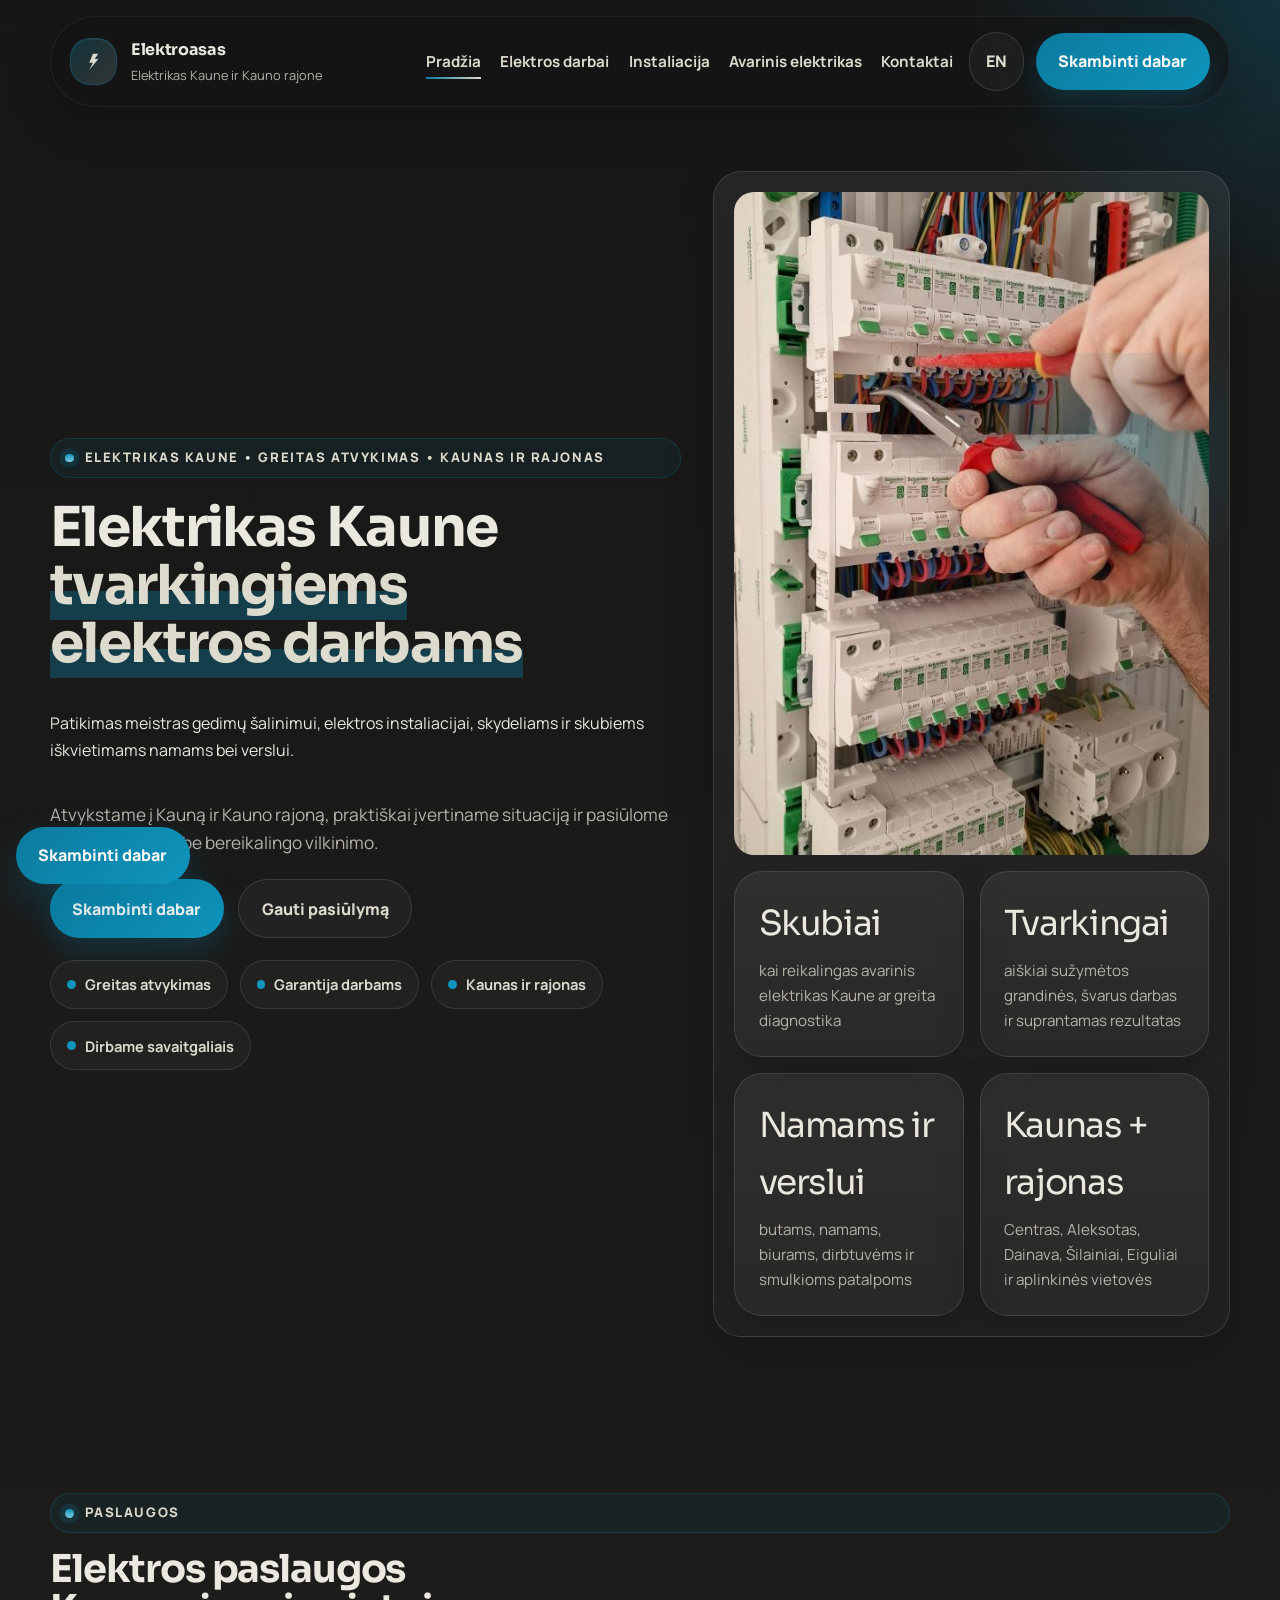
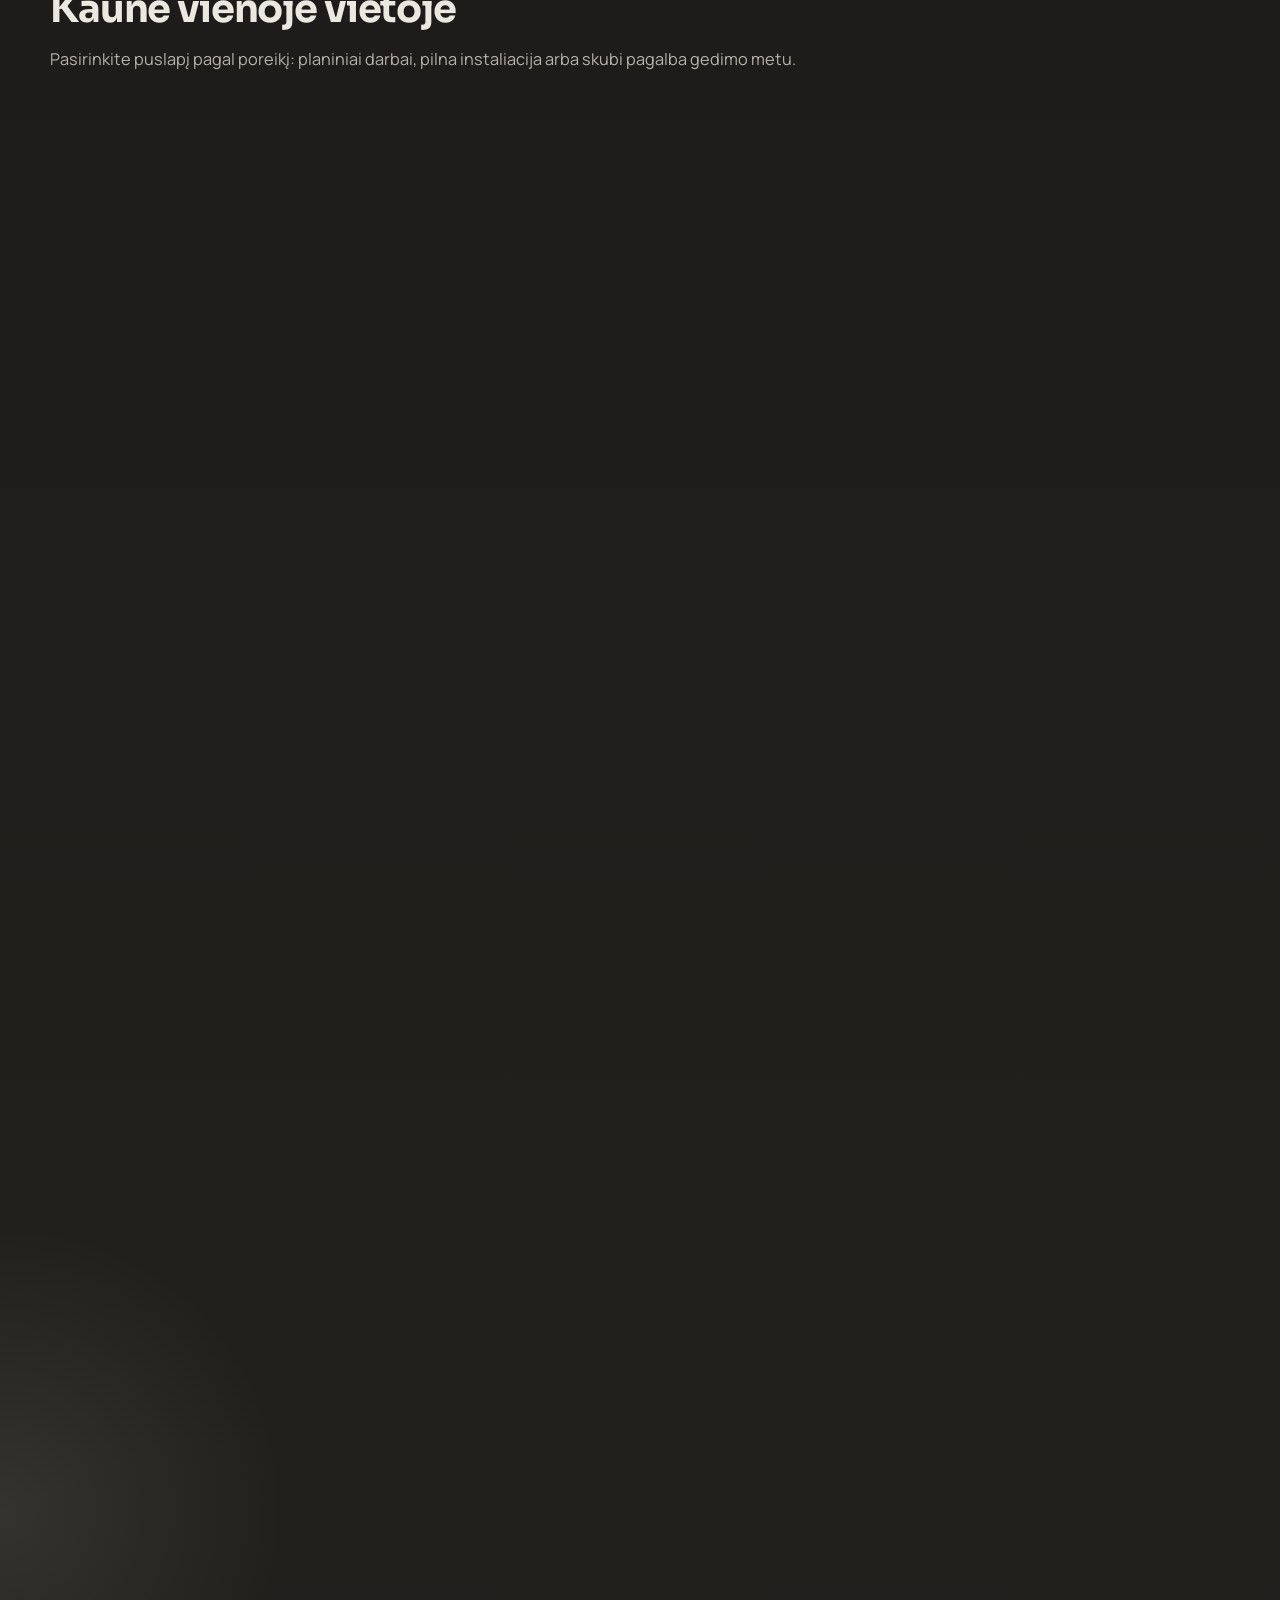
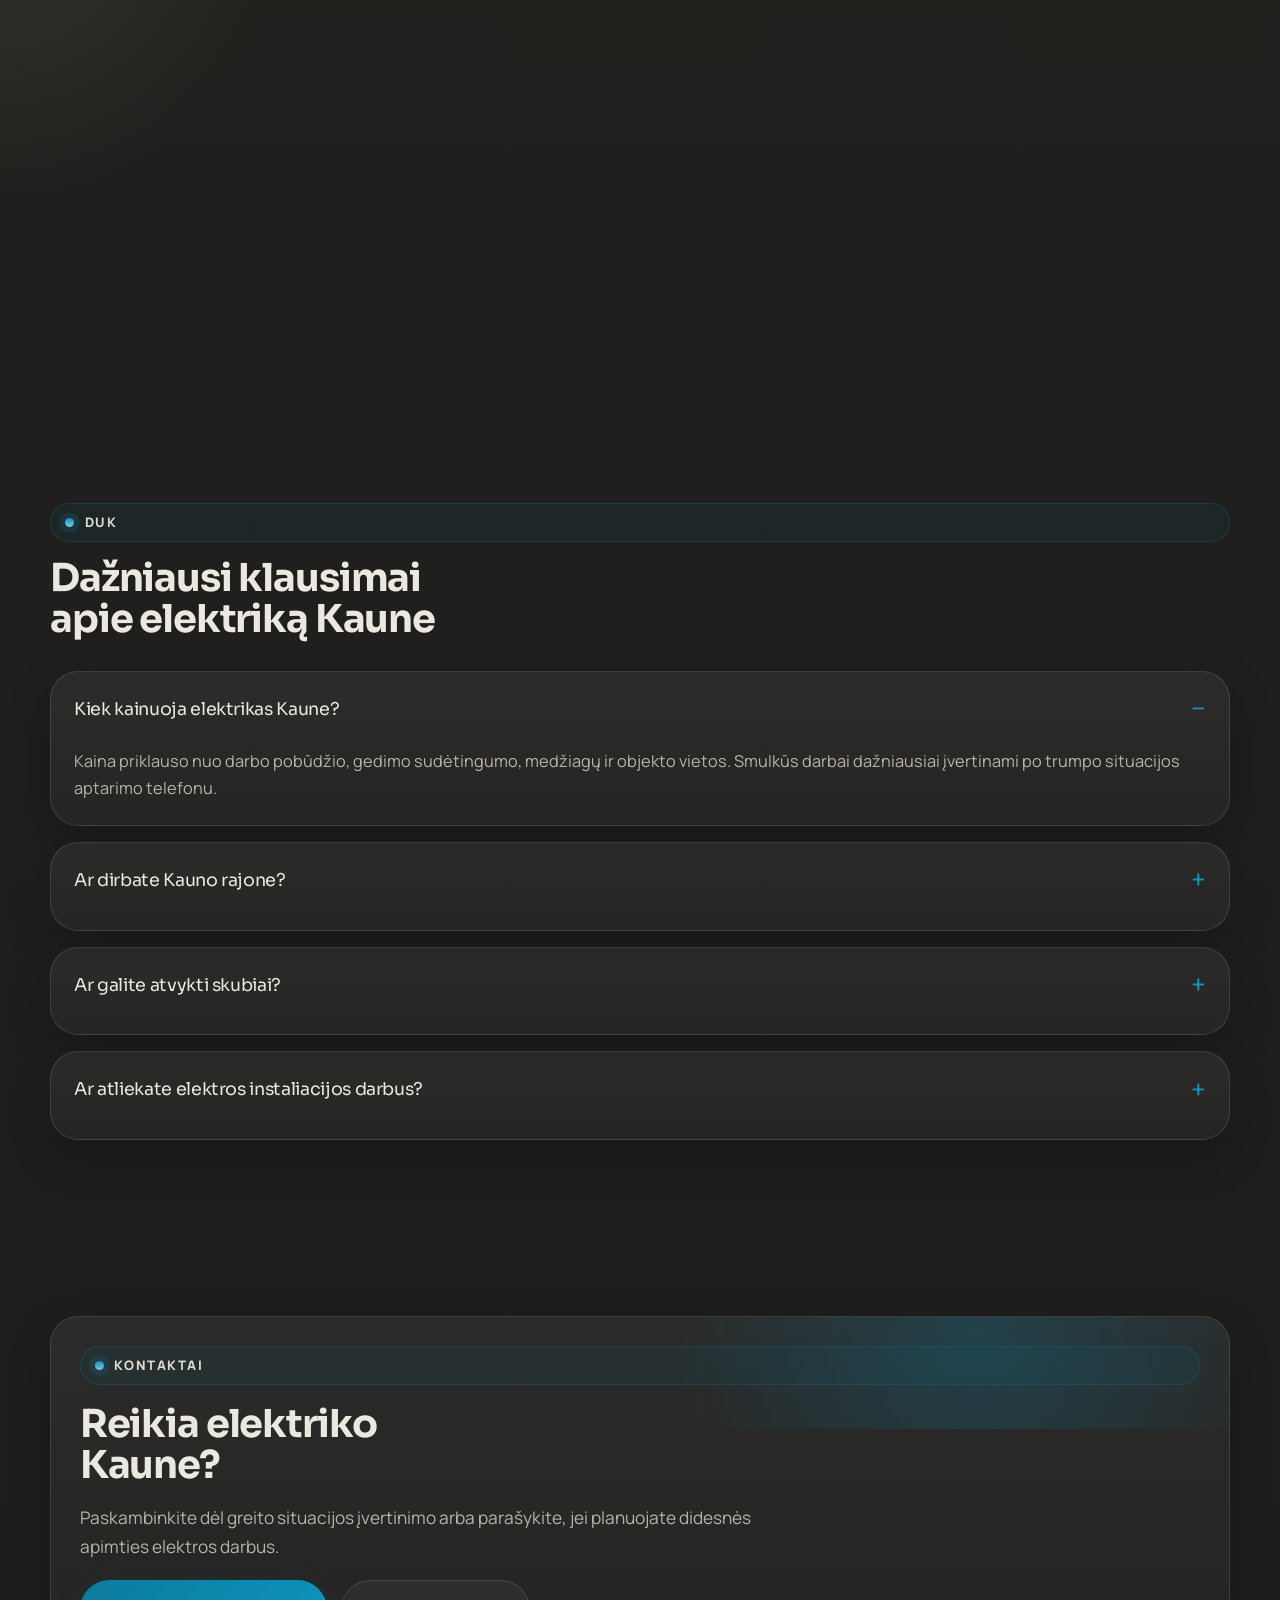
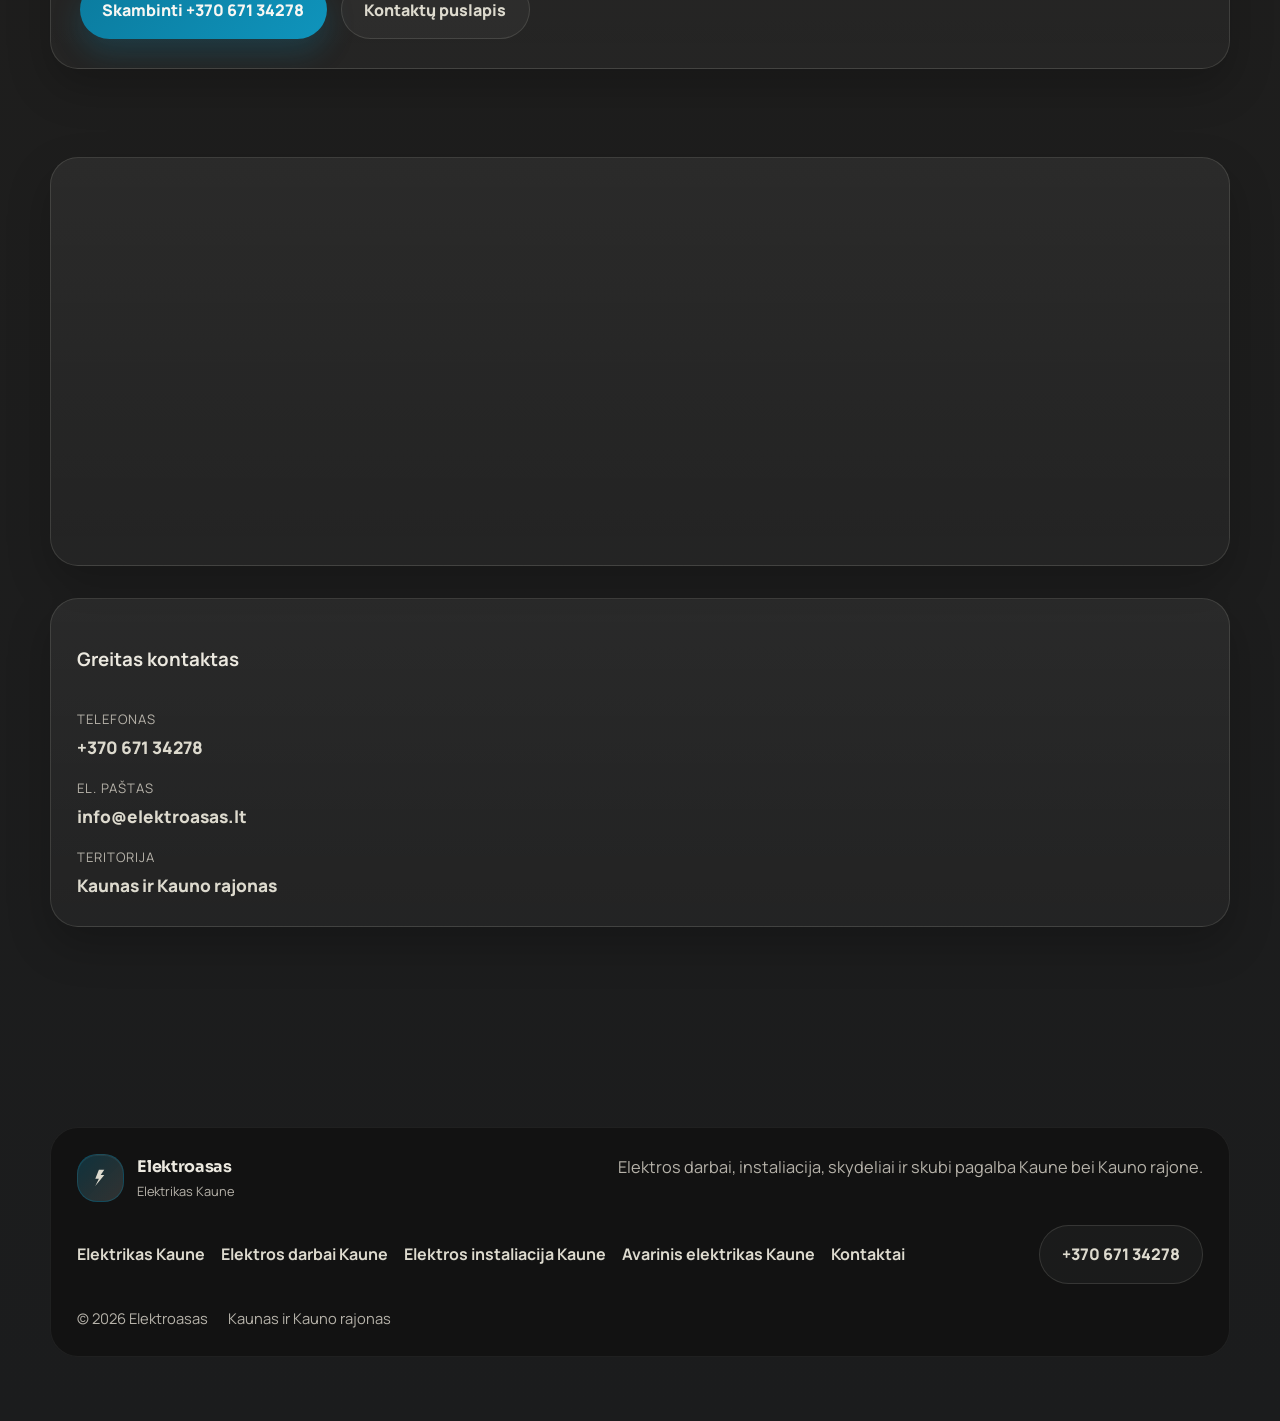
==== commit 0181007f: "Add files via upload" ====
--- a/index.html
+++ b/index.html
@@ -1,18 +1,483 @@
-﻿<!DOCTYPE html>
+<!DOCTYPE html>
 <html lang="lt">
 <head>
   <meta charset="UTF-8">
-  <meta http-equiv="refresh" content="0; url=./elektrikas-kaune/index.html">
   <meta name="viewport" content="width=device-width, initial-scale=1.0">
-  <title>Elektroasas | Elektrikas Kaune</title>
-  <meta name="robots" content="noindex, follow">
-  <link rel="canonical" href="./elektrikas-kaune/index.html">
+  <title>Elektrikas Kaune | Elektroasas</title>
+  <meta name="description" content="Reikia elektriko Kaune ar Kauno rajone? Gedimai, instaliacija, skydeliai ir skubūs iškvietimai. Skambinkite Elektroasas.">
+  <meta name="robots" content="index, follow">
+  <meta name="theme-color" content="#212121">
+  <meta name="format-detection" content="telephone=yes">
+  <meta name="author" content="Elektroasas">
+  <link rel="canonical" href="https://elektroasas.lt/">
+  <link rel="alternate" hreflang="lt" href="https://elektroasas.lt/">
+  <link rel="alternate" hreflang="en" href="https://elektroasas.lt/en/">
+  <link rel="alternate" hreflang="x-default" href="https://elektroasas.lt/">
+  <meta property="og:type" content="website">
+  <meta property="og:locale" content="lt_LT">
+  <meta property="og:site_name" content="Elektroasas">
+  <meta property="og:url" content="https://elektroasas.lt/">
+  <meta property="og:title" content="Elektrikas Kaune | Elektroasas">
+  <meta property="og:description" content="Reikia elektriko Kaune ar Kauno rajone? Gedimai, instaliacija, skydeliai ir skubūs iškvietimai. Skambinkite Elektroasas.">
+  <meta property="og:image" content="https://elektroasas.lt/images/pirmas.jpg">
+  <meta property="og:image:alt" content="Elektrikas Kaune tikrina elektros skydelį objekte">
+  <meta name="twitter:card" content="summary_large_image">
+  <meta name="twitter:title" content="Elektrikas Kaune | Elektroasas">
+  <meta name="twitter:description" content="Reikia elektriko Kaune ar Kauno rajone? Gedimai, instaliacija, skydeliai ir skubūs iškvietimai. Skambinkite Elektroasas.">
+  <meta name="twitter:image" content="https://elektroasas.lt/images/pirmas.jpg">
+  <link rel="icon" href="assets/favicon.svg" type="image/svg+xml">
+  <link rel="preconnect" href="https://fonts.googleapis.com">
+  <link rel="preconnect" href="https://fonts.gstatic.com" crossorigin>
+  <link href="https://fonts.googleapis.com/css2?family=Manrope:wght@400;500;700;800&family=Sora:wght@500;700;800&display=swap" rel="stylesheet">
+  <link rel="stylesheet" href="assets/styles.css">
+  <!-- Google Search Console verification placeholder -->
+  <meta name="google-site-verification" content="PASTE_GOOGLE_SEARCH_CONSOLE_TOKEN_HERE">
+  <!-- Google Analytics 4 placeholder: replace G-XXXXXXXXXX and uncomment when ready. -->
+  <!--
+  <script async src="https://www.googletagmanager.com/gtag/js?id=G-XXXXXXXXXX"></script>
   <script>
-    window.location.replace("./elektrikas-kaune/index.html");
+    window.dataLayer = window.dataLayer || [];
+    function gtag(){dataLayer.push(arguments);}
+    gtag("js", new Date());
+    gtag("config", "G-XXXXXXXXXX");
+  </script>
+  -->
+  <!-- Google Tag Manager placeholder: replace GTM-XXXXXXX and add the matching noscript iframe after <body> if used. -->
+  <script type="application/ld+json">
+  {
+    "@context": "https://schema.org",
+    "@graph": [
+      {
+        "@type": "WebSite",
+        "@id": "https://elektroasas.lt/#website",
+        "name": "Elektroasas",
+        "url": "https://elektroasas.lt/",
+        "inLanguage": "lt-LT"
+      },
+      {
+        "@type": "WebPage",
+        "@id": "https://elektroasas.lt/#webpage",
+        "url": "https://elektroasas.lt/",
+        "name": "Elektrikas Kaune | Elektroasas",
+        "isPartOf": {
+          "@id": "https://elektroasas.lt/#website"
+        },
+        "about": {
+          "@id": "https://elektroasas.lt/#elektroasas"
+        },
+        "inLanguage": "lt-LT"
+      },
+      {
+        "@type": [
+          "LocalBusiness",
+          "Electrician"
+        ],
+        "@id": "https://elektroasas.lt/#elektroasas",
+        "name": "Elektroasas",
+        "description": "Elektrikas Kaune ir Kauno rajone: elektros darbai, elektros instaliacija, skydelių montavimas, gedimų šalinimas ir skubūs iškvietimai.",
+        "url": "https://elektroasas.lt/",
+        "telephone": "+37067134278",
+        "email": "info@elektroasas.lt",
+        "image": "https://elektroasas.lt/images/pirmas.jpg",
+        "logo": "https://elektroasas.lt/assets/favicon.svg",
+        "priceRange": "€€",
+        "address": {
+          "@type": "PostalAddress",
+          "addressLocality": "Kaunas",
+          "addressRegion": "Kauno apskritis",
+          "addressCountry": "LT"
+        },
+        "areaServed": [
+          {
+            "@type": "City",
+            "name": "Kaunas"
+          },
+          {
+            "@type": "AdministrativeArea",
+            "name": "Kauno rajonas"
+          }
+        ],
+        "knowsAbout": [
+          "Elektrikas Kaune",
+          "Elektros darbai Kaune",
+          "Avarinis elektrikas Kaune",
+          "Elektros instaliacija Kaune",
+          "Skydelių montavimas"
+        ],
+        "hasOfferCatalog": {
+          "@type": "OfferCatalog",
+          "name": "Elektriko paslaugos Kaune",
+          "itemListElement": [
+            {
+              "@type": "Offer",
+              "url": "https://elektroasas.lt/elektros-darbai-kaune/",
+              "itemOffered": {
+                "@type": "Service",
+                "name": "Elektros darbai Kaune"
+              }
+            },
+            {
+              "@type": "Offer",
+              "url": "https://elektroasas.lt/elektros-instaliacija-kaune/",
+              "itemOffered": {
+                "@type": "Service",
+                "name": "Elektros instaliacija Kaune"
+              }
+            },
+            {
+              "@type": "Offer",
+              "url": "https://elektroasas.lt/avarinis-elektrikas-kaune/",
+              "itemOffered": {
+                "@type": "Service",
+                "name": "Avarinis elektrikas Kaune"
+              }
+            }
+          ]
+        }
+      },
+      {
+        "@type": "FAQPage",
+        "@id": "https://elektroasas.lt/#faq",
+        "mainEntity": [
+          {
+            "@type": "Question",
+            "name": "Kiek kainuoja elektrikas Kaune?",
+            "acceptedAnswer": {
+              "@type": "Answer",
+              "text": "Kaina priklauso nuo darbo pobūdžio, gedimo sudėtingumo, medžiagų ir objekto vietos. Smulkūs darbai dažniausiai įvertinami po trumpo situacijos aptarimo telefonu."
+            }
+          },
+          {
+            "@type": "Question",
+            "name": "Ar dirbate Kauno rajone?",
+            "acceptedAnswer": {
+              "@type": "Answer",
+              "text": "Taip, elektriko paslaugos teikiamos Kaune ir Kauno rajone pagal darbų pobūdį ir užimtumą."
+            }
+          },
+          {
+            "@type": "Question",
+            "name": "Ar galite atvykti skubiai?",
+            "acceptedAnswer": {
+              "@type": "Answer",
+              "text": "Skubiems gedimams Kaune teikiamas prioritetas. Jei kibirkščiuoja rozetė, kaista skydelis ar dingo elektra, geriausia skambinti iš karto."
+            }
+          },
+          {
+            "@type": "Question",
+            "name": "Ar atliekate elektros instaliacijos darbus?",
+            "acceptedAnswer": {
+              "@type": "Answer",
+              "text": "Taip, atliekame naujos elektros instaliacijos įrengimą, senos instaliacijos keitimą, taškų planavimą ir skydelio paruošimą."
+            }
+          },
+          {
+            "@type": "Question",
+            "name": "Kaip greičiausia susisiekti?",
+            "acceptedAnswer": {
+              "@type": "Answer",
+              "text": "Greičiausias būdas yra skambutis telefonu +370 671 34278. Didesniems darbams galima parašyti ir el. paštu info@elektroasas.lt."
+            }
+          }
+        ]
+      },
+      {
+        "@type": "BreadcrumbList",
+        "@id": "https://elektroasas.lt/#breadcrumbs",
+        "itemListElement": [
+          {
+            "@type": "ListItem",
+            "position": 1,
+            "name": "Elektrikas Kaune",
+            "item": "https://elektroasas.lt/"
+          }
+        ]
+      }
+    ]
+  }
   </script>
 </head>
 <body>
-  <p>Redirecting to the main page. If it does not open automatically, use <a href="./elektrikas-kaune/index.html">Elektrikas Kaune</a>.</p>
+  <div class="page-shell">
+    <header class="site-header">
+      <div class="container">
+        <div class="header-bar">
+          <a class="brand" href="/" aria-label="Elektroasas pradžia">
+            <span class="brand-mark" aria-hidden="true">
+              <svg viewBox="0 0 24 24" fill="none">
+                <path d="M7 3h10l-4 6h4l-10 12 4-8H7l4-10Z" fill="currentColor"/>
+              </svg>
+            </span>
+            <span class="brand-copy">
+              <span class="brand-name">Elektroasas</span>
+              <span class="brand-meta">Elektrikas Kaune ir Kauno rajone</span>
+            </span>
+          </a>
+
+          <button class="nav-toggle" type="button" data-nav-toggle aria-label="Atidaryti meniu" aria-expanded="false">
+            <svg viewBox="0 0 24 24" fill="none" stroke="currentColor" stroke-width="2">
+              <path d="M4 7h16M4 12h16M4 17h16"/>
+            </svg>
+          </button>
+
+          <nav class="nav" data-nav-panel aria-label="Pagrindinė navigacija">
+            <div class="nav-links">
+              <a class="nav-link" href="/" aria-current="page">Pradžia</a>
+              <a class="nav-link" href="/elektros-darbai-kaune/">Elektros darbai</a>
+              <a class="nav-link" href="/elektros-instaliacija-kaune/">Instaliacija</a>
+              <a class="nav-link" href="/avarinis-elektrikas-kaune/">Avarinis elektrikas</a>
+              <a class="nav-link" href="/kontaktai/">Kontaktai</a>
+            </div>
+            <div class="nav-actions">
+              <a class="language-link" href="/en/" lang="en" hreflang="en">EN</a>
+              <a class="nav-phone" href="tel:+37067134278">Skambinti dabar</a>
+            </div>
+          </nav>
+        </div>
+      </div>
+    </header>
+
+    <main>
+      <section class="hero">
+        <div class="container">
+          <div class="hero-grid">
+            <div class="hero-copy reveal">
+              <span class="eyebrow">Elektrikas Kaune • Greitas atvykimas • Kaunas ir rajonas</span>
+              <h1 class="hero-title">Elektrikas Kaune <span class="highlight">tvarkingiems elektros darbams</span></h1>
+              <p class="hero-subtitle">Patikimas meistras gedimų šalinimui, elektros instaliacijai, skydeliams ir skubiems iškvietimams namams bei verslui.</p>
+              <p class="hero-text">Atvykstame į Kauną ir Kauno rajoną, praktiškai įvertiname situaciją ir pasiūlome aiškų sprendimą be bereikalingo vilkinimo.</p>
+              <div class="button-row">
+                <a class="button button-primary" href="tel:+37067134278">Skambinti dabar</a>
+                <a class="button button-secondary" href="/kontaktai/">Gauti pasiūlymą</a>
+              </div>
+              <div class="trust-row">
+                <span class="trust-pill"><span></span>Greitas atvykimas</span>
+                <span class="trust-pill"><span></span>Garantija darbams</span>
+                <span class="trust-pill"><span></span>Kaunas ir rajonas</span>
+                <span class="trust-pill"><span></span>Dirbame savaitgaliais</span>
+              </div>
+            </div>
+
+            <div class="hero-panel reveal" style="--delay: 120ms;">
+              <img src="images/pirmas.jpg" width="537" height="750" alt="Elektrikas Kaune tikrina ir montuoja elektros skydelį" loading="eager">
+              <div class="stats-grid">
+                <article class="glass-card">
+                  <p class="stat-value">Skubiai</p>
+                  <p class="stat-label">kai reikalingas avarinis elektrikas Kaune ar greita diagnostika</p>
+                </article>
+                <article class="glass-card">
+                  <p class="stat-value">Tvarkingai</p>
+                  <p class="stat-label">aiškiai sužymėtos grandinės, švarus darbas ir suprantamas rezultatas</p>
+                </article>
+                <article class="glass-card">
+                  <p class="stat-value">Namams ir verslui</p>
+                  <p class="stat-label">butams, namams, biurams, dirbtuvėms ir smulkioms patalpoms</p>
+                </article>
+                <article class="glass-card">
+                  <p class="stat-value">Kaunas + rajonas</p>
+                  <p class="stat-label">Centras, Aleksotas, Dainava, Šilainiai, Eiguliai ir aplinkinės vietovės</p>
+                </article>
+              </div>
+            </div>
+          </div>
+        </div>
+      </section>
+
+      <section class="section" id="paslaugos">
+        <div class="container">
+          <div class="section-head reveal">
+            <span class="eyebrow">Paslaugos</span>
+            <h2 class="section-title">Elektros paslaugos Kaune vienoje vietoje</h2>
+            <p class="section-text">Pasirinkite puslapį pagal poreikį: planiniai darbai, pilna instaliacija arba skubi pagalba gedimo metu.</p>
+          </div>
+
+          <div class="cards-grid cards-3">
+            <article class="service-card reveal">
+              <span class="card-tag">Darbai</span>
+              <h3>Elektros darbai Kaune</h3>
+              <p class="card-text">Instaliacija, skydeliai, laidų vedžiojimas, apšvietimo taškai ir renovacijos darbai butams, namams bei verslo patalpoms.</p>
+              <a class="text-link" href="/elektros-darbai-kaune/">Plačiau apie elektros darbus</a>
+            </article>
+            <article class="service-card reveal" style="--delay: 70ms;">
+              <span class="card-tag">Instaliacija</span>
+              <h3>Elektros instaliacija Kaune</h3>
+              <p class="card-text">Naujos sistemos įrengimas, senos instaliacijos keitimas, taškų planas, apkrovų logika ir saugus skydelio paruošimas.</p>
+              <a class="text-link" href="/elektros-instaliacija-kaune/">Plačiau apie instaliaciją</a>
+            </article>
+            <article class="service-card reveal" style="--delay: 140ms;">
+              <span class="card-tag">Skubiai</span>
+              <h3>Avarinis elektrikas Kaune</h3>
+              <p class="card-text">Pagalba dingus elektrai, kibirkščiuojant rozetėms, kaistant skydeliui, išmušinėjant automatams ar jaučiant svilėsių kvapą.</p>
+              <a class="text-link" href="/avarinis-elektrikas-kaune/">Skubių gedimų pagalba</a>
+            </article>
+          </div>
+        </div>
+      </section>
+
+      <section class="section">
+        <div class="container">
+          <div class="split-grid">
+            <article class="seo-copy reveal">
+              <span class="eyebrow">Kaunas ir rajonas</span>
+              <h2>Vietinis elektrikas aiškiems sprendimams</h2>
+              <p>Elektros darbai namuose ar verslo patalpose turi būti ne tik atlikti, bet ir suprantamai paaiškinti. Todėl prieš pradėdami darbus aptariame problemą, galimus sprendimus, kainos logiką ir darbų eigą.</p>
+              <p>Dirbame su dažniausiomis Kauno situacijomis: senesnėmis aliumininėmis linijomis, netvarkingais skydeliais, trūkstamais taškais virtuvėje, naujos statybos įrengimu, smulkiais gedimais ir skubiais iškvietimais.</p>
+              <h3>Kada verta skambinti</h3>
+              <p>Skambinkite, jei reikia įrengti naują tašką, sutvarkyti skydelį, suplanuoti instaliaciją, pašalinti gedimą arba greitai įvertinti pavojingą situaciją. Jei nežinote, kokio puslapio jums reikia, pradėkite nuo trumpo skambučio.</p>
+            </article>
+
+            <div class="panel-grid reveal" style="--delay: 120ms;">
+              <figure class="media-card">
+                <img src="images/trecias.jpg" width="736" height="736" alt="Elektros skydelio montavimas Kaune" loading="lazy">
+              </figure>
+              <article class="list-card">
+                <h3>Dažniausiai padedame, kai reikia</h3>
+                <ul class="check-list">
+                  <li>sutvarkyti dingusią arba nestabilią elektrą</li>
+                  <li>įrengti naują elektros instaliaciją</li>
+                  <li>sumontuoti ar atnaujinti skydelį</li>
+                  <li>pridėti rozetes, jungiklius ar apšvietimo taškus</li>
+                </ul>
+              </article>
+            </div>
+          </div>
+        </div>
+      </section>
+
+      <section class="section" id="atsiliepimai">
+        <div class="container">
+          <div class="section-head reveal">
+            <span class="eyebrow">Pasitikėjimas</span>
+            <h2 class="section-title">Tvarkinga komunikacija nuo pirmo skambučio</h2>
+            <p class="section-text">Klientams svarbiausia aiškumas: kada meistras atvyks, ką tikrins, kiek tai gali kainuoti ir koks sprendimas bus patikimiausias.</p>
+          </div>
+
+          <div class="reviews-grid">
+            <article class="review-card reveal">
+              <div class="review-stars">5/5</div>
+              <h3>Greita reakcija</h3>
+              <p class="card-text">Skubūs gedimai vertinami pirmiausia pagal saugumą, o ne pagal formalų darbų sąrašą.</p>
+            </article>
+            <article class="review-card reveal" style="--delay: 70ms;">
+              <div class="review-stars">5/5</div>
+              <h3>Aiški darbų eiga</h3>
+              <p class="card-text">Prieš pradedant darbus paaiškinama, kas bus daroma ir kodėl pasirinktas būtent toks sprendimas.</p>
+            </article>
+            <article class="review-card reveal" style="--delay: 140ms;">
+              <div class="review-stars">5/5</div>
+              <h3>Vietinis pasiekiamumas</h3>
+              <p class="card-text">Kaunas ir Kauno rajonas aptarnaujami greičiau, nes darbai planuojami vietoje.</p>
+            </article>
+          </div>
+        </div>
+      </section>
+
+      <section class="section" id="duk">
+        <div class="container">
+          <div class="section-head reveal">
+            <span class="eyebrow">DUK</span>
+            <h2 class="section-title">Dažniausi klausimai apie elektriką Kaune</h2>
+          </div>
+
+          <div class="faq-list">
+            <details class="faq-item reveal" open>
+              <summary>Kiek kainuoja elektrikas Kaune?</summary>
+              <p class="faq-answer">Kaina priklauso nuo darbo pobūdžio, gedimo sudėtingumo, medžiagų ir objekto vietos. Smulkūs darbai dažniausiai įvertinami po trumpo situacijos aptarimo telefonu.</p>
+            </details>
+            <details class="faq-item reveal" style="--delay: 60ms;">
+              <summary>Ar dirbate Kauno rajone?</summary>
+              <p class="faq-answer">Taip, elektriko paslaugos teikiamos Kaune ir Kauno rajone pagal darbų pobūdį ir užimtumą.</p>
+            </details>
+            <details class="faq-item reveal" style="--delay: 120ms;">
+              <summary>Ar galite atvykti skubiai?</summary>
+              <p class="faq-answer">Skubiems gedimams Kaune teikiamas prioritetas. Jei kibirkščiuoja rozetė, kaista skydelis ar dingo elektra, geriausia skambinti iš karto.</p>
+            </details>
+            <details class="faq-item reveal" style="--delay: 180ms;">
+              <summary>Ar atliekate elektros instaliacijos darbus?</summary>
+              <p class="faq-answer">Taip, atliekame naujos elektros instaliacijos įrengimą, senos instaliacijos keitimą, taškų planavimą ir skydelio paruošimą.</p>
+            </details>
+          </div>
+        </div>
+      </section>
+
+      <section class="section" id="kontaktai">
+        <div class="container">
+          <div class="cta-panel reveal">
+            <span class="eyebrow">Kontaktai</span>
+            <h2 class="cta-title">Reikia elektriko Kaune?</h2>
+            <p class="lead">Paskambinkite dėl greito situacijos įvertinimo arba parašykite, jei planuojate didesnės apimties elektros darbus.</p>
+            <div class="button-row">
+              <a class="button button-primary" href="tel:+37067134278">Skambinti +370 671 34278</a>
+              <a class="button button-secondary" href="/kontaktai/">Kontaktų puslapis</a>
+            </div>
+          </div>
+
+          <div class="contact-grid section">
+            <div class="map-card reveal">
+              <iframe title="Elektriko Kaune aptarnaujama teritorija" loading="lazy" referrerpolicy="no-referrer-when-downgrade" src="https://www.google.com/maps?q=Kaunas%2C%20Lithuania&z=12&output=embed"></iframe>
+            </div>
+            <aside class="contact-card reveal" style="--delay: 100ms;">
+              <h3>Greitas kontaktas</h3>
+              <div class="contact-line">
+                <span class="contact-label">Telefonas</span>
+                <a class="contact-value" href="tel:+37067134278">+370 671 34278</a>
+              </div>
+              <div class="contact-line">
+                <span class="contact-label">El. paštas</span>
+                <a class="contact-value" href="mailto:info@elektroasas.lt">info@elektroasas.lt</a>
+              </div>
+              <div class="contact-line">
+                <span class="contact-label">Teritorija</span>
+                <span class="contact-value">Kaunas ir Kauno rajonas</span>
+              </div>
+            </aside>
+          </div>
+        </div>
+      </section>
+    </main>
+
+    <footer class="footer">
+      <div class="container">
+        <div class="footer-inner">
+          <div class="footer-top">
+            <div>
+              <a class="brand" href="/">
+                <span class="brand-mark" aria-hidden="true">
+                  <svg viewBox="0 0 24 24" fill="none">
+                    <path d="M7 3h10l-4 6h4l-10 12 4-8H7l4-10Z" fill="currentColor"/>
+                  </svg>
+                </span>
+                <span class="brand-copy">
+                  <span class="brand-name">Elektroasas</span>
+                  <span class="brand-meta">Elektrikas Kaune</span>
+                </span>
+              </a>
+            </div>
+            <p class="footer-copy">Elektros darbai, instaliacija, skydeliai ir skubi pagalba Kaune bei Kauno rajone.</p>
+          </div>
+          <div class="footer-nav">
+            <div class="footer-links">
+              <a href="/">Elektrikas Kaune</a>
+              <a href="/elektros-darbai-kaune/">Elektros darbai Kaune</a>
+              <a href="/elektros-instaliacija-kaune/">Elektros instaliacija Kaune</a>
+              <a href="/avarinis-elektrikas-kaune/">Avarinis elektrikas Kaune</a>
+              <a href="/kontaktai/">Kontaktai</a>
+            </div>
+            <a class="button button-secondary" href="tel:+37067134278">+370 671 34278</a>
+          </div>
+          <div class="footer-meta">
+            <span>© <span data-year></span> Elektroasas</span>
+            <span>Kaunas ir Kauno rajonas</span>
+          </div>
+        </div>
+      </div>
+    </footer>
+
+    <div class="sticky-call">
+      <a class="button button-primary" href="tel:+37067134278">Skambinti dabar</a>
+    </div>
+  </div>
+
+  <script src="assets/app.js"></script>
 </body>
-</html>
-
+</html>
--- a/assets/styles.css
+++ b/assets/styles.css
@@ -0,0 +1,954 @@
+:root {
+  --color-dark: #212121;
+  --color-dark-soft: #2b2b2b;
+  --color-accent: #0b7b9e;
+  --color-accent-strong: #0f94bc;
+  --color-light: #dddace;
+  --color-white: #f8f7f3;
+  --color-text: #ebe8df;
+  --color-muted: #b7b3aa;
+  --color-border: rgba(221, 218, 206, 0.14);
+  --color-shadow: rgba(0, 0, 0, 0.28);
+  --max-width: 1180px;
+  --radius-lg: 28px;
+  --radius-md: 22px;
+  --shadow-lg: 0 28px 70px var(--color-shadow);
+  --shadow-md: 0 18px 44px rgba(0, 0, 0, 0.22);
+  --transition: 220ms ease;
+}
+
+*,
+*::before,
+*::after {
+  box-sizing: border-box;
+}
+
+html {
+  scroll-behavior: smooth;
+}
+
+body {
+  margin: 0;
+  font-family: "Manrope", system-ui, sans-serif;
+  color: var(--color-text);
+  background:
+    radial-gradient(circle at top right, rgba(11, 123, 158, 0.28), transparent 20rem),
+    radial-gradient(circle at left center, rgba(221, 218, 206, 0.1), transparent 18rem),
+    linear-gradient(180deg, #171717 0%, #22201d 46%, #1b1c1d 100%);
+  min-height: 100vh;
+  line-height: 1.65;
+}
+
+body::before {
+  content: "";
+  position: fixed;
+  inset: 0;
+  background-image:
+    linear-gradient(rgba(255, 255, 255, 0.025) 1px, transparent 1px),
+    linear-gradient(90deg, rgba(255, 255, 255, 0.025) 1px, transparent 1px);
+  background-size: 42px 42px;
+  opacity: 0.2;
+  pointer-events: none;
+  z-index: -1;
+}
+
+img {
+  display: block;
+  width: 100%;
+  height: auto;
+}
+
+a {
+  color: inherit;
+  text-decoration: none;
+}
+
+button,
+input,
+textarea,
+select {
+  font: inherit;
+}
+
+.page-shell {
+  overflow: clip;
+}
+
+.container {
+  width: min(calc(100% - 2rem), var(--max-width));
+  margin-inline: auto;
+}
+
+.section {
+  padding: 5.5rem 0;
+}
+
+.section-tight {
+  padding-top: 2rem;
+}
+
+.eyebrow {
+  display: inline-flex;
+  align-items: center;
+  gap: 0.65rem;
+  padding: 0.5rem 0.9rem;
+  border: 1px solid rgba(11, 123, 158, 0.25);
+  border-radius: 999px;
+  background: rgba(11, 123, 158, 0.08);
+  color: var(--color-light);
+  font-size: 0.82rem;
+  font-weight: 800;
+  letter-spacing: 0.12em;
+  text-transform: uppercase;
+}
+
+.eyebrow::before {
+  content: "";
+  width: 0.55rem;
+  height: 0.55rem;
+  border-radius: 999px;
+  background: linear-gradient(180deg, var(--color-accent-strong), #7cc9e1);
+  box-shadow: 0 0 0 0.35rem rgba(11, 123, 158, 0.18);
+}
+
+.section-head {
+  display: grid;
+  gap: 1rem;
+  margin-bottom: 2rem;
+}
+
+.section-title,
+.hero-title,
+.page-title,
+.cta-title {
+  margin: 0;
+  font-family: "Sora", "Manrope", sans-serif;
+  line-height: 1.05;
+  letter-spacing: -0.03em;
+}
+
+.hero-title {
+  font-size: clamp(2.35rem, 4.3vw, 4.6rem);
+  max-width: 13ch;
+}
+
+.page-title {
+  font-size: clamp(2rem, 4vw, 4rem);
+  max-width: 11ch;
+}
+
+.section-title {
+  font-size: clamp(1.85rem, 3vw, 3rem);
+  max-width: 14ch;
+}
+
+.section-text,
+.hero-text,
+.lead,
+.card-text,
+.faq-answer,
+.footer-copy {
+  margin: 0;
+  color: var(--color-muted);
+  font-size: 1.02rem;
+}
+
+.hero-text,
+.lead {
+  font-size: 1.08rem;
+  max-width: 62ch;
+}
+
+.button-row,
+.inline-actions {
+  display: flex;
+  flex-wrap: wrap;
+  gap: 0.9rem;
+}
+
+.button,
+.nav-phone,
+.language-link {
+  display: inline-flex;
+  align-items: center;
+  justify-content: center;
+  gap: 0.55rem;
+  padding: 0.95rem 1.4rem;
+  border-radius: 999px;
+  font-weight: 800;
+  transition: transform var(--transition), background var(--transition), border-color var(--transition), color var(--transition), box-shadow var(--transition);
+}
+
+.button:hover,
+.nav-phone:hover,
+.language-link:hover {
+  transform: translateY(-2px);
+}
+
+.button-primary,
+.nav-phone {
+  background: linear-gradient(135deg, var(--color-accent), var(--color-accent-strong));
+  color: var(--color-white);
+  box-shadow: 0 14px 28px rgba(11, 123, 158, 0.25);
+}
+
+.button-secondary,
+.language-link {
+  background: rgba(255, 255, 255, 0.04);
+  border: 1px solid var(--color-border);
+  color: var(--color-light);
+}
+
+.button-ghost {
+  border: 1px solid rgba(221, 218, 206, 0.18);
+  background: transparent;
+  color: var(--color-light);
+}
+
+.site-header {
+  position: sticky;
+  top: 0;
+  z-index: 100;
+  padding: 1rem 0;
+  backdrop-filter: blur(14px);
+}
+
+.site-header.is-scrolled {
+  background: rgba(18, 18, 18, 0.72);
+  border-bottom: 1px solid rgba(255, 255, 255, 0.06);
+}
+
+.header-bar {
+  display: flex;
+  align-items: center;
+  justify-content: space-between;
+  gap: 1rem;
+  padding: 0.95rem 1.2rem;
+  border: 1px solid rgba(255, 255, 255, 0.06);
+  border-radius: 999px;
+  background: rgba(20, 20, 20, 0.72);
+  box-shadow: var(--shadow-md);
+}
+
+.brand {
+  display: inline-flex;
+  align-items: center;
+  gap: 0.85rem;
+  min-width: 0;
+}
+
+.brand-mark {
+  display: grid;
+  place-items: center;
+  width: 2.95rem;
+  height: 2.95rem;
+  border-radius: 20px;
+  background: linear-gradient(135deg, rgba(11, 123, 158, 0.3), rgba(221, 218, 206, 0.16));
+  border: 1px solid rgba(11, 123, 158, 0.35);
+  box-shadow: inset 0 1px 0 rgba(255, 255, 255, 0.06);
+}
+
+.brand-mark svg {
+  width: 1.35rem;
+  height: 1.35rem;
+  color: var(--color-light);
+}
+
+.brand-copy {
+  display: grid;
+  gap: 0.08rem;
+}
+
+.brand-name {
+  font-family: "Sora", "Manrope", sans-serif;
+  font-size: 1rem;
+  font-weight: 700;
+  letter-spacing: -0.02em;
+}
+
+.brand-meta {
+  color: var(--color-muted);
+  font-size: 0.8rem;
+}
+
+.nav {
+  display: flex;
+  align-items: center;
+  gap: 1rem;
+}
+
+.nav-links {
+  display: flex;
+  align-items: center;
+  gap: 1.2rem;
+}
+
+.nav-link {
+  position: relative;
+  color: var(--color-light);
+  font-weight: 700;
+  font-size: 0.95rem;
+}
+
+.nav-link::after {
+  content: "";
+  position: absolute;
+  left: 0;
+  bottom: -0.32rem;
+  width: 100%;
+  height: 2px;
+  transform: scaleX(0);
+  transform-origin: left;
+  background: linear-gradient(90deg, var(--color-accent), var(--color-light));
+  transition: transform var(--transition);
+}
+
+.nav-link:hover::after,
+.nav-link[aria-current="page"]::after {
+  transform: scaleX(1);
+}
+
+.nav-actions {
+  display: flex;
+  align-items: center;
+  gap: 0.75rem;
+}
+
+.language-link {
+  min-width: 3.35rem;
+  padding-inline: 1rem;
+}
+
+.nav-toggle {
+  display: none;
+  width: 3rem;
+  height: 3rem;
+  padding: 0;
+  border: 1px solid var(--color-border);
+  border-radius: 999px;
+  background: rgba(255, 255, 255, 0.04);
+  color: var(--color-light);
+}
+
+.nav-toggle svg {
+  width: 1.15rem;
+  height: 1.15rem;
+}
+
+.hero {
+  padding: 3rem 0 4.25rem;
+}
+
+.hero-grid,
+.split-grid,
+.contact-grid {
+  display: grid;
+  gap: 2rem;
+}
+
+.hero-grid {
+  grid-template-columns: minmax(0, 1.1fr) minmax(20rem, 0.9fr);
+  align-items: center;
+}
+
+.hero-copy {
+  display: grid;
+  gap: 1.35rem;
+}
+
+.highlight {
+  display: inline;
+  color: var(--color-light);
+  background-image: linear-gradient(180deg, transparent 58%, rgba(11, 123, 158, 0.38) 0);
+}
+
+.trust-row {
+  display: flex;
+  flex-wrap: wrap;
+  gap: 0.75rem;
+}
+
+.trust-pill {
+  display: inline-flex;
+  align-items: center;
+  gap: 0.55rem;
+  padding: 0.72rem 1rem;
+  border: 1px solid rgba(221, 218, 206, 0.12);
+  border-radius: 999px;
+  background: rgba(255, 255, 255, 0.03);
+  color: var(--color-light);
+  font-size: 0.92rem;
+  font-weight: 700;
+}
+
+.trust-pill span {
+  width: 0.55rem;
+  height: 0.55rem;
+  border-radius: 999px;
+  background: var(--color-accent-strong);
+}
+
+.hero-panel,
+.glass-card,
+.service-card,
+.feature-card,
+.review-card,
+.pricing-card,
+.faq-item,
+.contact-card,
+.map-card,
+.cta-panel,
+.timeline-step,
+.detail-card,
+.list-card,
+.notice-card {
+  border: 1px solid var(--color-border);
+  border-radius: var(--radius-lg);
+  background: linear-gradient(180deg, rgba(255, 255, 255, 0.06), rgba(255, 255, 255, 0.03));
+  box-shadow: var(--shadow-md);
+}
+
+.hero-panel {
+  position: relative;
+  padding: 1.25rem;
+  overflow: hidden;
+}
+
+.hero-panel::before,
+.cta-panel::before {
+  content: "";
+  position: absolute;
+  inset: auto -15% 68% 42%;
+  height: 12rem;
+  background: radial-gradient(circle, rgba(11, 123, 158, 0.28), transparent 68%);
+  pointer-events: none;
+}
+
+.hero-panel img,
+.media-card img,
+.map-card iframe {
+  border-radius: calc(var(--radius-lg) - 8px);
+}
+
+.panel-grid {
+  display: grid;
+  gap: 1rem;
+}
+
+.stats-grid,
+.cards-grid,
+.pricing-grid,
+.reviews-grid,
+.timeline-grid,
+.detail-grid {
+  display: grid;
+  gap: 1rem;
+}
+
+.stats-grid {
+  grid-template-columns: repeat(2, minmax(0, 1fr));
+  margin-top: 1rem;
+}
+
+.cards-grid.cards-3,
+.reviews-grid,
+.timeline-grid {
+  grid-template-columns: repeat(3, minmax(0, 1fr));
+}
+
+.cards-grid.cards-4,
+.pricing-grid.pricing-4,
+.detail-grid.detail-4 {
+  grid-template-columns: repeat(4, minmax(0, 1fr));
+}
+
+.cards-grid.cards-5 {
+  grid-template-columns: repeat(5, minmax(0, 1fr));
+}
+
+.pricing-grid.pricing-3,
+.split-grid {
+  grid-template-columns: repeat(2, minmax(0, 1fr));
+}
+
+.glass-card,
+.service-card,
+.feature-card,
+.review-card,
+.pricing-card,
+.faq-item,
+.timeline-step,
+.detail-card,
+.list-card,
+.notice-card {
+  padding: 1.45rem;
+}
+
+.glass-card h3,
+.service-card h3,
+.feature-card h3,
+.review-card h3,
+.pricing-card h3,
+.faq-item summary,
+.timeline-step h3,
+.detail-card h3,
+.list-card h3,
+.notice-card h3 {
+  margin: 0 0 0.7rem;
+  font-family: "Sora", "Manrope", sans-serif;
+  font-size: 1.1rem;
+  letter-spacing: -0.02em;
+}
+
+.stat-value {
+  margin: 0;
+  font-family: "Sora", "Manrope", sans-serif;
+  font-size: clamp(1.8rem, 2.7vw, 2.3rem);
+  letter-spacing: -0.04em;
+}
+
+.stat-label {
+  margin: 0.35rem 0 0;
+  color: var(--color-muted);
+  font-size: 0.95rem;
+}
+
+.service-card,
+.pricing-card {
+  position: relative;
+  overflow: hidden;
+}
+
+.service-card::before,
+.pricing-card::before,
+.feature-card::before,
+.detail-card::before {
+  content: "";
+  position: absolute;
+  inset: 0 0 auto;
+  height: 3px;
+  background: linear-gradient(90deg, rgba(11, 123, 158, 0.25), var(--color-accent), rgba(221, 218, 206, 0.3));
+}
+
+.card-tag {
+  display: inline-flex;
+  margin-bottom: 0.8rem;
+  padding: 0.35rem 0.7rem;
+  border-radius: 999px;
+  background: rgba(221, 218, 206, 0.08);
+  color: var(--color-light);
+  font-size: 0.72rem;
+  font-weight: 800;
+  letter-spacing: 0.08em;
+  text-transform: uppercase;
+}
+
+.service-list,
+.check-list {
+  display: grid;
+  gap: 0.6rem;
+  padding: 0;
+  margin: 1rem 0 0;
+  list-style: none;
+}
+
+.service-list li,
+.check-list li {
+  display: flex;
+  gap: 0.65rem;
+  align-items: flex-start;
+  color: var(--color-muted);
+}
+
+.service-list li::before,
+.check-list li::before {
+  content: "";
+  flex: none;
+  width: 0.55rem;
+  height: 0.55rem;
+  margin-top: 0.45rem;
+  border-radius: 999px;
+  background: var(--color-accent-strong);
+}
+
+.text-link {
+  color: var(--color-light);
+  text-decoration: underline;
+  text-decoration-thickness: 0.08em;
+  text-underline-offset: 0.18em;
+}
+
+.media-card {
+  overflow: hidden;
+  border-radius: var(--radius-lg);
+  box-shadow: var(--shadow-lg);
+}
+
+.media-card img {
+  min-height: 100%;
+  object-fit: cover;
+}
+
+.seo-copy {
+  display: grid;
+  gap: 1rem;
+}
+
+.seo-copy h2,
+.seo-copy h3 {
+  margin: 1.2rem 0 0.2rem;
+  font-family: "Sora", "Manrope", sans-serif;
+  line-height: 1.15;
+  letter-spacing: -0.03em;
+}
+
+.seo-copy h2 {
+  font-size: clamp(1.6rem, 2.6vw, 2.5rem);
+}
+
+.seo-copy h3 {
+  font-size: clamp(1.15rem, 2vw, 1.4rem);
+}
+
+.seo-copy p {
+  margin: 0;
+  color: var(--color-muted);
+}
+
+.pricing-price {
+  display: flex;
+  align-items: baseline;
+  gap: 0.4rem;
+  margin: 0 0 0.6rem;
+  font-family: "Sora", "Manrope", sans-serif;
+}
+
+.pricing-price strong {
+  font-size: 2rem;
+  letter-spacing: -0.04em;
+}
+
+.pricing-note {
+  margin: 0;
+  color: var(--color-muted);
+  font-size: 0.92rem;
+}
+
+.review-stars {
+  margin-bottom: 0.9rem;
+  color: #f7d46d;
+  letter-spacing: 0.2em;
+}
+
+.faq-list {
+  display: grid;
+  gap: 1rem;
+}
+
+.faq-item summary {
+  list-style: none;
+  cursor: pointer;
+  display: flex;
+  justify-content: space-between;
+  align-items: center;
+  gap: 1rem;
+}
+
+.faq-item summary::-webkit-details-marker {
+  display: none;
+}
+
+.faq-item summary::after {
+  content: "+";
+  font-size: 1.55rem;
+  color: var(--color-accent-strong);
+  line-height: 1;
+}
+
+.faq-item[open] summary::after {
+  content: "−";
+}
+
+.faq-answer {
+  padding-top: 0.8rem;
+}
+
+.timeline-step {
+  position: relative;
+}
+
+.step-number {
+  display: inline-flex;
+  width: 2.2rem;
+  height: 2.2rem;
+  align-items: center;
+  justify-content: center;
+  margin-bottom: 0.85rem;
+  border-radius: 999px;
+  background: rgba(11, 123, 158, 0.14);
+  color: var(--color-light);
+  font-weight: 800;
+}
+
+.cta-panel {
+  position: relative;
+  display: grid;
+  gap: 1.2rem;
+  padding: 1.8rem;
+  overflow: hidden;
+}
+
+.cta-title {
+  font-size: clamp(1.75rem, 3vw, 3rem);
+  max-width: 14ch;
+}
+
+.map-card {
+  overflow: hidden;
+}
+
+.map-card iframe {
+  width: 100%;
+  min-height: 25rem;
+  border: 0;
+}
+
+.contact-card {
+  padding: 1.6rem;
+  display: grid;
+  gap: 1rem;
+}
+
+.contact-line {
+  display: grid;
+  gap: 0.18rem;
+}
+
+.contact-label {
+  color: var(--color-muted);
+  font-size: 0.82rem;
+  text-transform: uppercase;
+  letter-spacing: 0.08em;
+}
+
+.contact-value {
+  color: var(--color-light);
+  font-size: 1.08rem;
+  font-weight: 800;
+}
+
+.breadcrumbs {
+  display: flex;
+  flex-wrap: wrap;
+  gap: 0.55rem;
+  padding: 0;
+  margin: 0 0 1.25rem;
+  list-style: none;
+  color: var(--color-muted);
+  font-size: 0.92rem;
+}
+
+.breadcrumbs li + li::before {
+  content: "/";
+  margin-right: 0.55rem;
+  color: rgba(221, 218, 206, 0.3);
+}
+
+.page-hero {
+  padding: 2.5rem 0 4rem;
+}
+
+.page-hero .hero-grid {
+  align-items: start;
+}
+
+.notice-card {
+  background: linear-gradient(180deg, rgba(11, 123, 158, 0.11), rgba(255, 255, 255, 0.03));
+}
+
+.footer {
+  padding: 1.5rem 0 4rem;
+}
+
+.footer-inner {
+  display: grid;
+  gap: 1.4rem;
+  padding: 1.6rem;
+  border: 1px solid rgba(255, 255, 255, 0.06);
+  border-radius: var(--radius-lg);
+  background: rgba(15, 15, 15, 0.66);
+}
+
+.footer-top,
+.footer-nav {
+  display: flex;
+  flex-wrap: wrap;
+  justify-content: space-between;
+  gap: 1rem;
+}
+
+.footer-nav {
+  align-items: center;
+}
+
+.footer-links {
+  display: flex;
+  flex-wrap: wrap;
+  gap: 1rem;
+  color: var(--color-light);
+  font-weight: 700;
+}
+
+.footer-copy {
+  max-width: 62ch;
+}
+
+.footer-meta {
+  display: flex;
+  flex-wrap: wrap;
+  gap: 0.8rem 1.25rem;
+  color: var(--color-muted);
+  font-size: 0.92rem;
+}
+
+.sticky-call {
+  position: fixed;
+  inset: auto 1rem 1rem;
+  z-index: 60;
+}
+
+.sticky-call .button {
+  box-shadow: 0 20px 40px rgba(11, 123, 158, 0.3);
+}
+
+.js-ready .reveal {
+  opacity: 0;
+  transform: translateY(26px);
+  transition: opacity 620ms ease, transform 620ms ease;
+  transition-delay: var(--delay, 0ms);
+}
+
+.js-ready .reveal.is-visible {
+  opacity: 1;
+  transform: translateY(0);
+}
+
+@media (prefers-reduced-motion: reduce) {
+  html {
+    scroll-behavior: auto;
+  }
+
+  .js-ready .reveal,
+  .js-ready .reveal.is-visible {
+    opacity: 1;
+    transform: none;
+    transition: none;
+  }
+
+  .button,
+  .nav-phone,
+  .language-link,
+  .nav-link::after {
+    transition: none;
+  }
+}
+
+@media (max-width: 1080px) {
+  .cards-grid.cards-5 {
+    grid-template-columns: repeat(3, minmax(0, 1fr));
+  }
+
+  .cards-grid.cards-4,
+  .pricing-grid.pricing-4,
+  .detail-grid.detail-4 {
+    grid-template-columns: repeat(2, minmax(0, 1fr));
+  }
+}
+
+@media (max-width: 940px) {
+  .header-bar {
+    border-radius: 24px;
+  }
+
+  .nav-toggle {
+    display: inline-flex;
+    align-items: center;
+    justify-content: center;
+  }
+
+  .nav {
+    position: absolute;
+    left: 1rem;
+    right: 1rem;
+    top: calc(100% + 0.7rem);
+    display: none;
+    padding: 1rem;
+    border: 1px solid var(--color-border);
+    border-radius: 24px;
+    background: rgba(18, 18, 18, 0.96);
+    box-shadow: var(--shadow-lg);
+  }
+
+  .nav.is-open {
+    display: grid;
+    gap: 1rem;
+  }
+
+  .nav-links,
+  .nav-actions {
+    flex-direction: column;
+    align-items: stretch;
+  }
+
+  .hero-grid,
+  .split-grid,
+  .contact-grid,
+  .pricing-grid.pricing-3 {
+    grid-template-columns: 1fr;
+  }
+
+  .hero-title,
+  .page-title,
+  .section-title,
+  .cta-title {
+    max-width: none;
+  }
+}
+
+@media (max-width: 720px) {
+  .section {
+    padding: 4.5rem 0;
+  }
+
+  .site-header {
+    padding: 0.8rem 0;
+  }
+
+  .header-bar {
+    padding: 0.85rem 1rem;
+  }
+
+  .hero {
+    padding-top: 1.8rem;
+  }
+
+  .cards-grid.cards-3,
+  .cards-grid.cards-4,
+  .cards-grid.cards-5,
+  .reviews-grid,
+  .timeline-grid,
+  .stats-grid,
+  .detail-grid.detail-4,
+  .pricing-grid.pricing-4 {
+    grid-template-columns: 1fr;
+  }
+
+  .sticky-call {
+    left: 1rem;
+    right: 1rem;
+  }
+
+  .sticky-call .button {
+    width: 100%;
+  }
+}
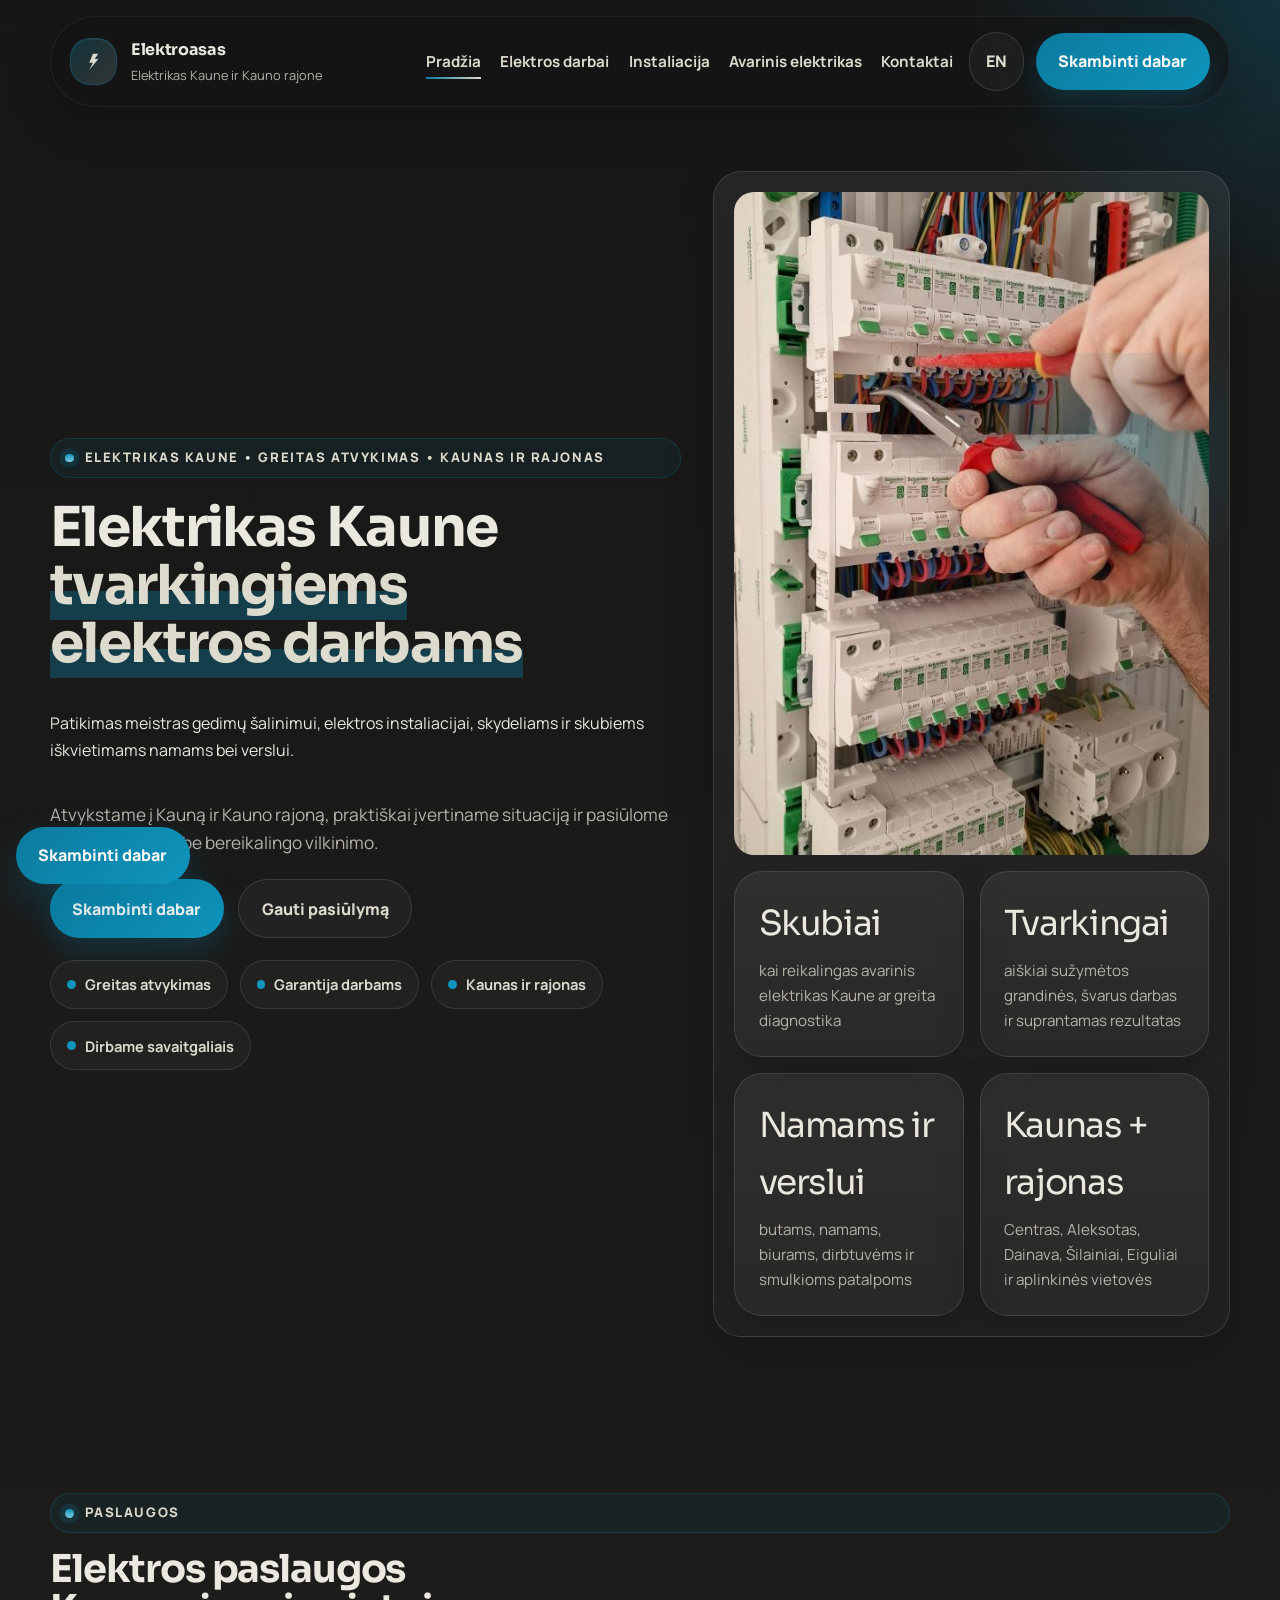
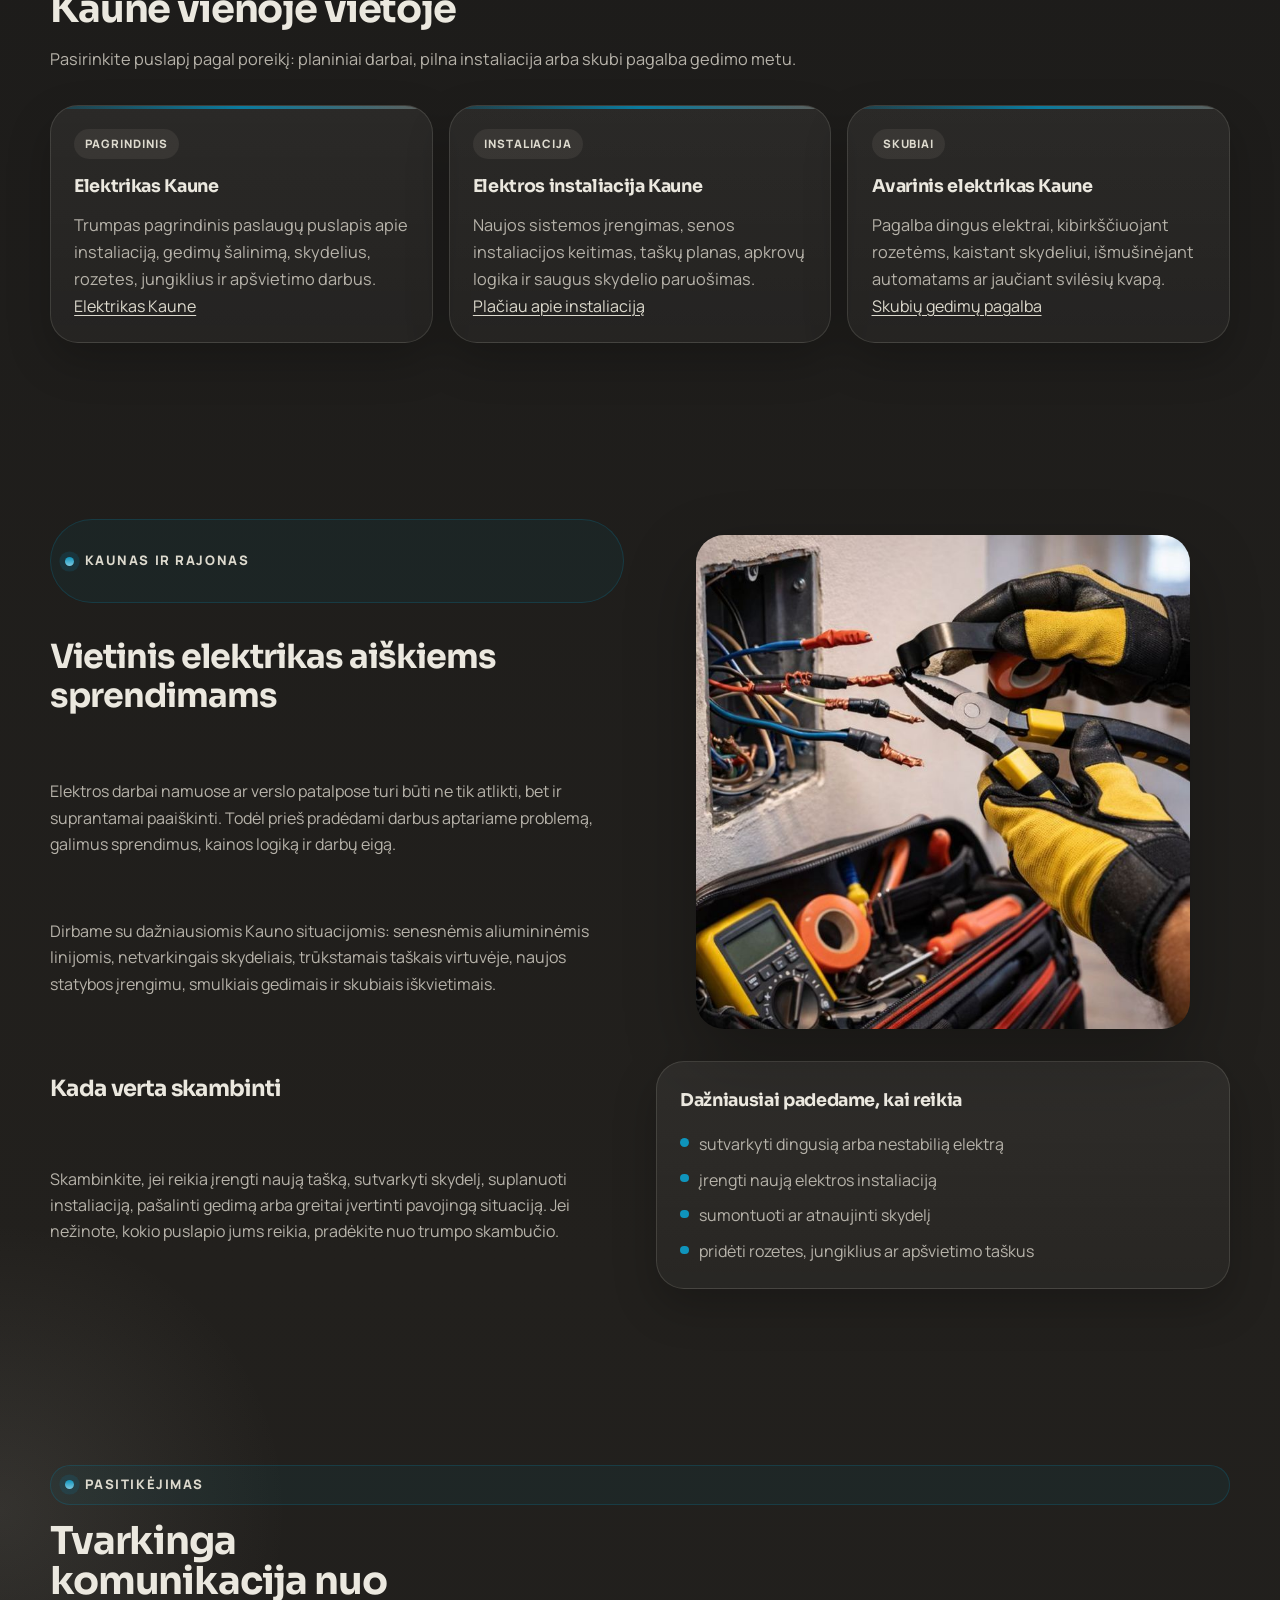
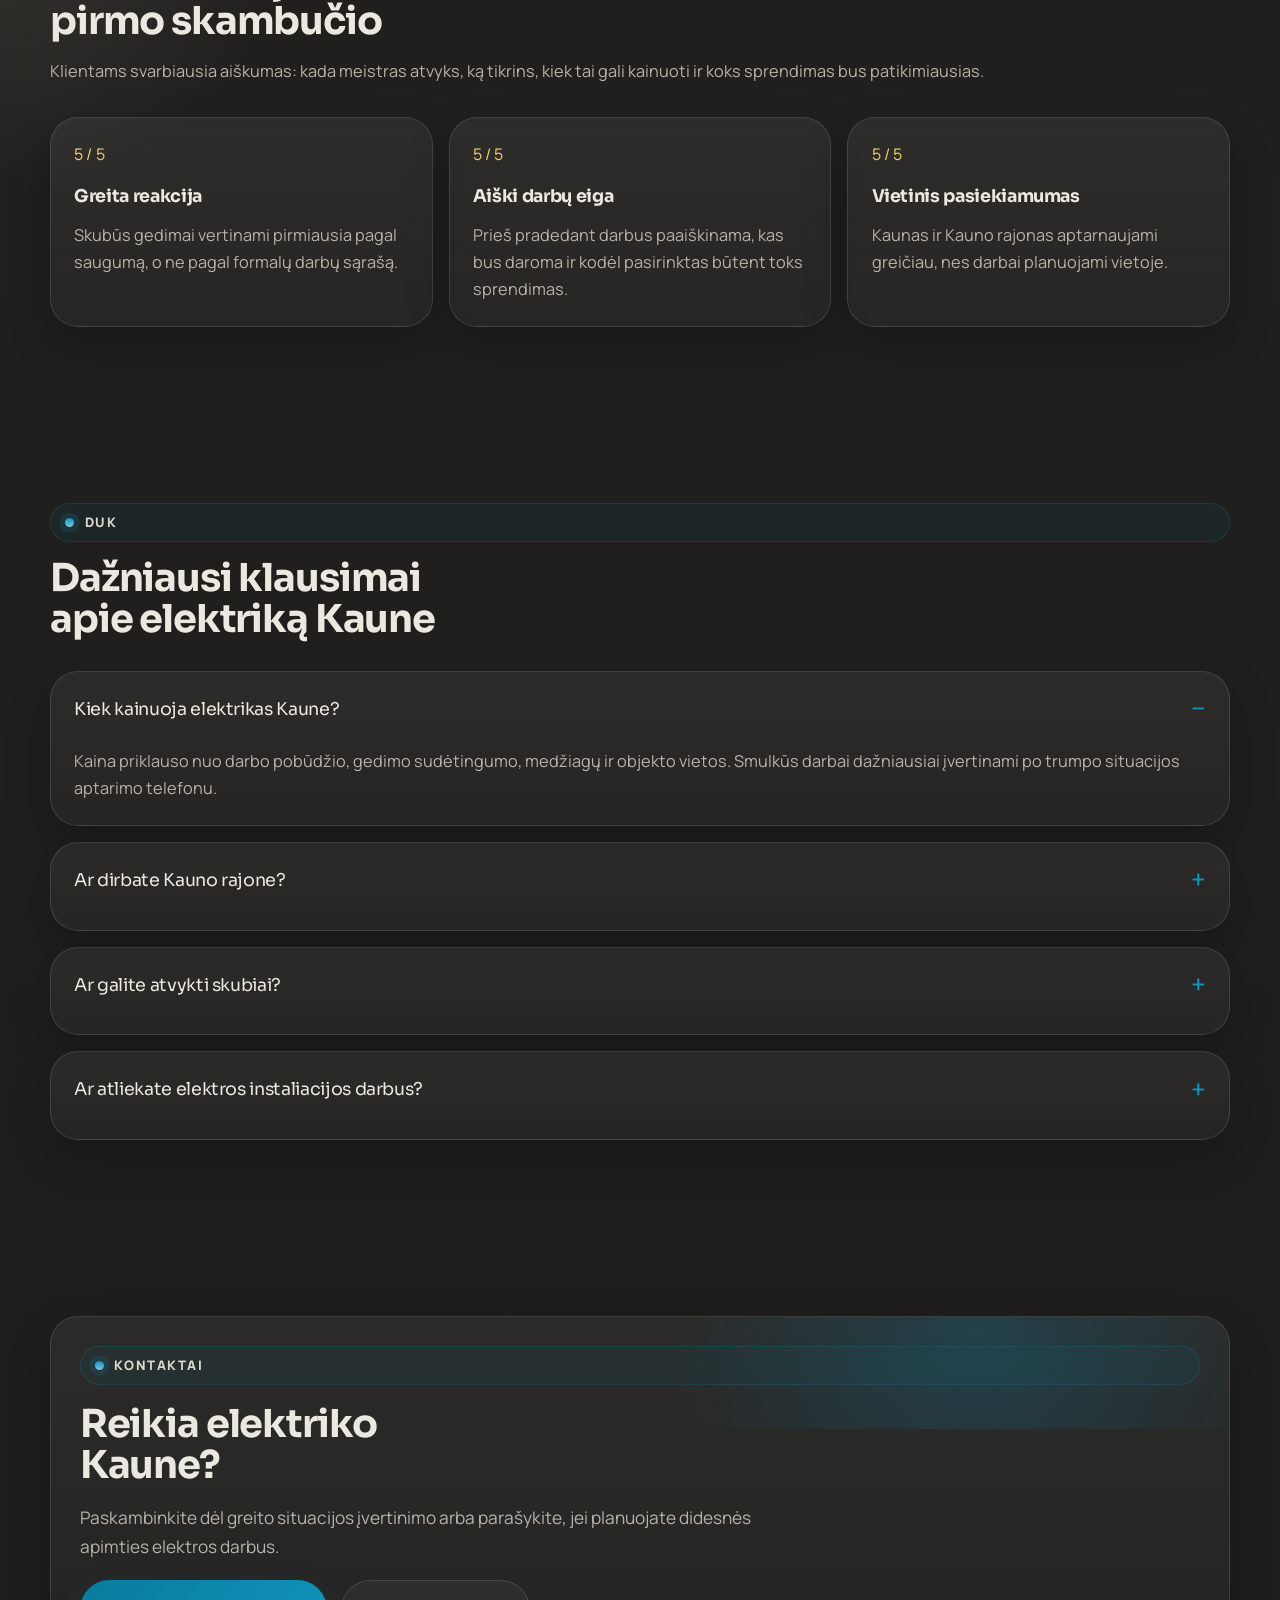
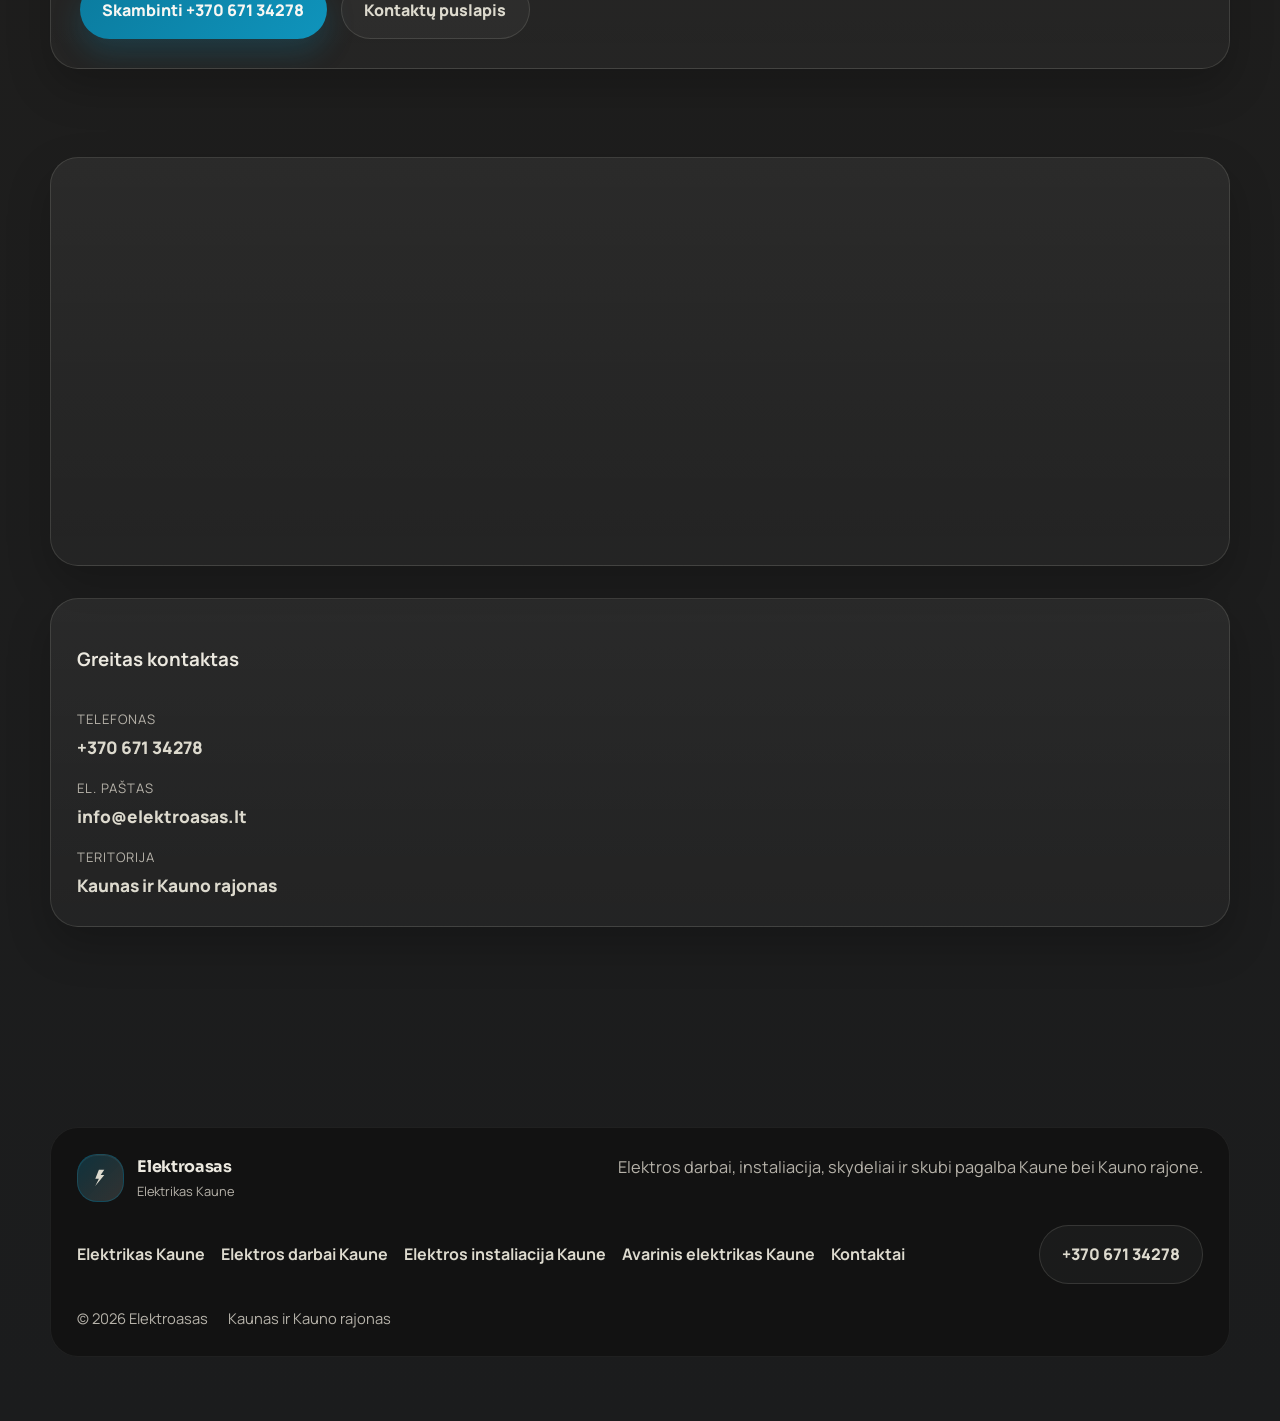
==== commit a7fe3bbb: "Update index.html" ====
--- a/index.html
+++ b/index.html
@@ -3,8 +3,8 @@
 <head>
   <meta charset="UTF-8">
   <meta name="viewport" content="width=device-width, initial-scale=1.0">
-  <title>Elektrikas Kaune | Elektroasas</title>
-  <meta name="description" content="Reikia elektriko Kaune ar Kauno rajone? Gedimai, instaliacija, skydeliai ir skubūs iškvietimai. Skambinkite Elektroasas.">
+  <title>Elektroasas | Elektrikas Kaune ir elektros darbai Kauno rajone</title>
+  <meta name="description" content="Elektroasas teikia elektriko paslaugas Kaune ir Kauno rajone: gedimų šalinimas, instaliacija, skydeliai, apšvietimas ir kiti elektros darbai.">
   <meta name="robots" content="index, follow">
   <meta name="theme-color" content="#212121">
   <meta name="format-detection" content="telephone=yes">
@@ -17,13 +17,13 @@
   <meta property="og:locale" content="lt_LT">
   <meta property="og:site_name" content="Elektroasas">
   <meta property="og:url" content="https://elektroasas.lt/">
-  <meta property="og:title" content="Elektrikas Kaune | Elektroasas">
-  <meta property="og:description" content="Reikia elektriko Kaune ar Kauno rajone? Gedimai, instaliacija, skydeliai ir skubūs iškvietimai. Skambinkite Elektroasas.">
+  <meta property="og:title" content="Elektroasas | Elektrikas Kaune ir elektros darbai Kauno rajone">
+  <meta property="og:description" content="Elektroasas teikia elektriko paslaugas Kaune ir Kauno rajone: gedimų šalinimas, instaliacija, skydeliai, apšvietimas ir kiti elektros darbai.">
   <meta property="og:image" content="https://elektroasas.lt/images/pirmas.jpg">
   <meta property="og:image:alt" content="Elektrikas Kaune tikrina elektros skydelį objekte">
   <meta name="twitter:card" content="summary_large_image">
-  <meta name="twitter:title" content="Elektrikas Kaune | Elektroasas">
-  <meta name="twitter:description" content="Reikia elektriko Kaune ar Kauno rajone? Gedimai, instaliacija, skydeliai ir skubūs iškvietimai. Skambinkite Elektroasas.">
+  <meta name="twitter:title" content="Elektroasas | Elektrikas Kaune ir elektros darbai Kauno rajone">
+  <meta name="twitter:description" content="Elektroasas teikia elektriko paslaugas Kaune ir Kauno rajone: gedimų šalinimas, instaliacija, skydeliai, apšvietimas ir kiti elektros darbai.">
   <meta name="twitter:image" content="https://elektroasas.lt/images/pirmas.jpg">
   <link rel="icon" href="assets/favicon.svg" type="image/svg+xml">
   <link rel="preconnect" href="https://fonts.googleapis.com">
@@ -58,7 +58,7 @@
         "@type": "WebPage",
         "@id": "https://elektroasas.lt/#webpage",
         "url": "https://elektroasas.lt/",
-        "name": "Elektrikas Kaune | Elektroasas",
+        "name": "Elektroasas | Elektrikas Kaune ir elektros darbai Kauno rajone",
         "isPartOf": {
           "@id": "https://elektroasas.lt/#website"
         },
@@ -80,7 +80,6 @@
         "email": "info@elektroasas.lt",
         "image": "https://elektroasas.lt/images/pirmas.jpg",
         "logo": "https://elektroasas.lt/assets/favicon.svg",
-        "priceRange": "€€",
         "address": {
           "@type": "PostalAddress",
           "addressLocality": "Kaunas",
@@ -108,6 +107,14 @@
           "@type": "OfferCatalog",
           "name": "Elektriko paslaugos Kaune",
           "itemListElement": [
+            {
+              "@type": "Offer",
+              "url": "https://elektroasas.lt/elektrikas-kaune/",
+              "itemOffered": {
+                "@type": "Service",
+                "name": "Elektrikas Kaune"
+              }
+            },
             {
               "@type": "Offer",
               "url": "https://elektroasas.lt/elektros-darbai-kaune/",
@@ -293,10 +300,10 @@
 
           <div class="cards-grid cards-3">
             <article class="service-card reveal">
-              <span class="card-tag">Darbai</span>
-              <h3>Elektros darbai Kaune</h3>
-              <p class="card-text">Instaliacija, skydeliai, laidų vedžiojimas, apšvietimo taškai ir renovacijos darbai butams, namams bei verslo patalpoms.</p>
-              <a class="text-link" href="/elektros-darbai-kaune/">Plačiau apie elektros darbus</a>
+              <span class="card-tag">Pagrindinis</span>
+              <h3>Elektrikas Kaune</h3>
+              <p class="card-text">Trumpas pagrindinis paslaugų puslapis apie instaliaciją, gedimų šalinimą, skydelius, rozetes, jungiklius ir apšvietimo darbus.</p>
+              <a class="text-link" href="/elektrikas-kaune/">Elektrikas Kaune</a>
             </article>
             <article class="service-card reveal" style="--delay: 70ms;">
               <span class="card-tag">Instaliacija</span>
@@ -457,7 +464,7 @@
           </div>
           <div class="footer-nav">
             <div class="footer-links">
-              <a href="/">Elektrikas Kaune</a>
+              <a href="/elektrikas-kaune/">Elektrikas Kaune</a>
               <a href="/elektros-darbai-kaune/">Elektros darbai Kaune</a>
               <a href="/elektros-instaliacija-kaune/">Elektros instaliacija Kaune</a>
               <a href="/avarinis-elektrikas-kaune/">Avarinis elektrikas Kaune</a>
@@ -480,4 +487,4 @@
 
   <script src="assets/app.js"></script>
 </body>
-</html>+</html>
